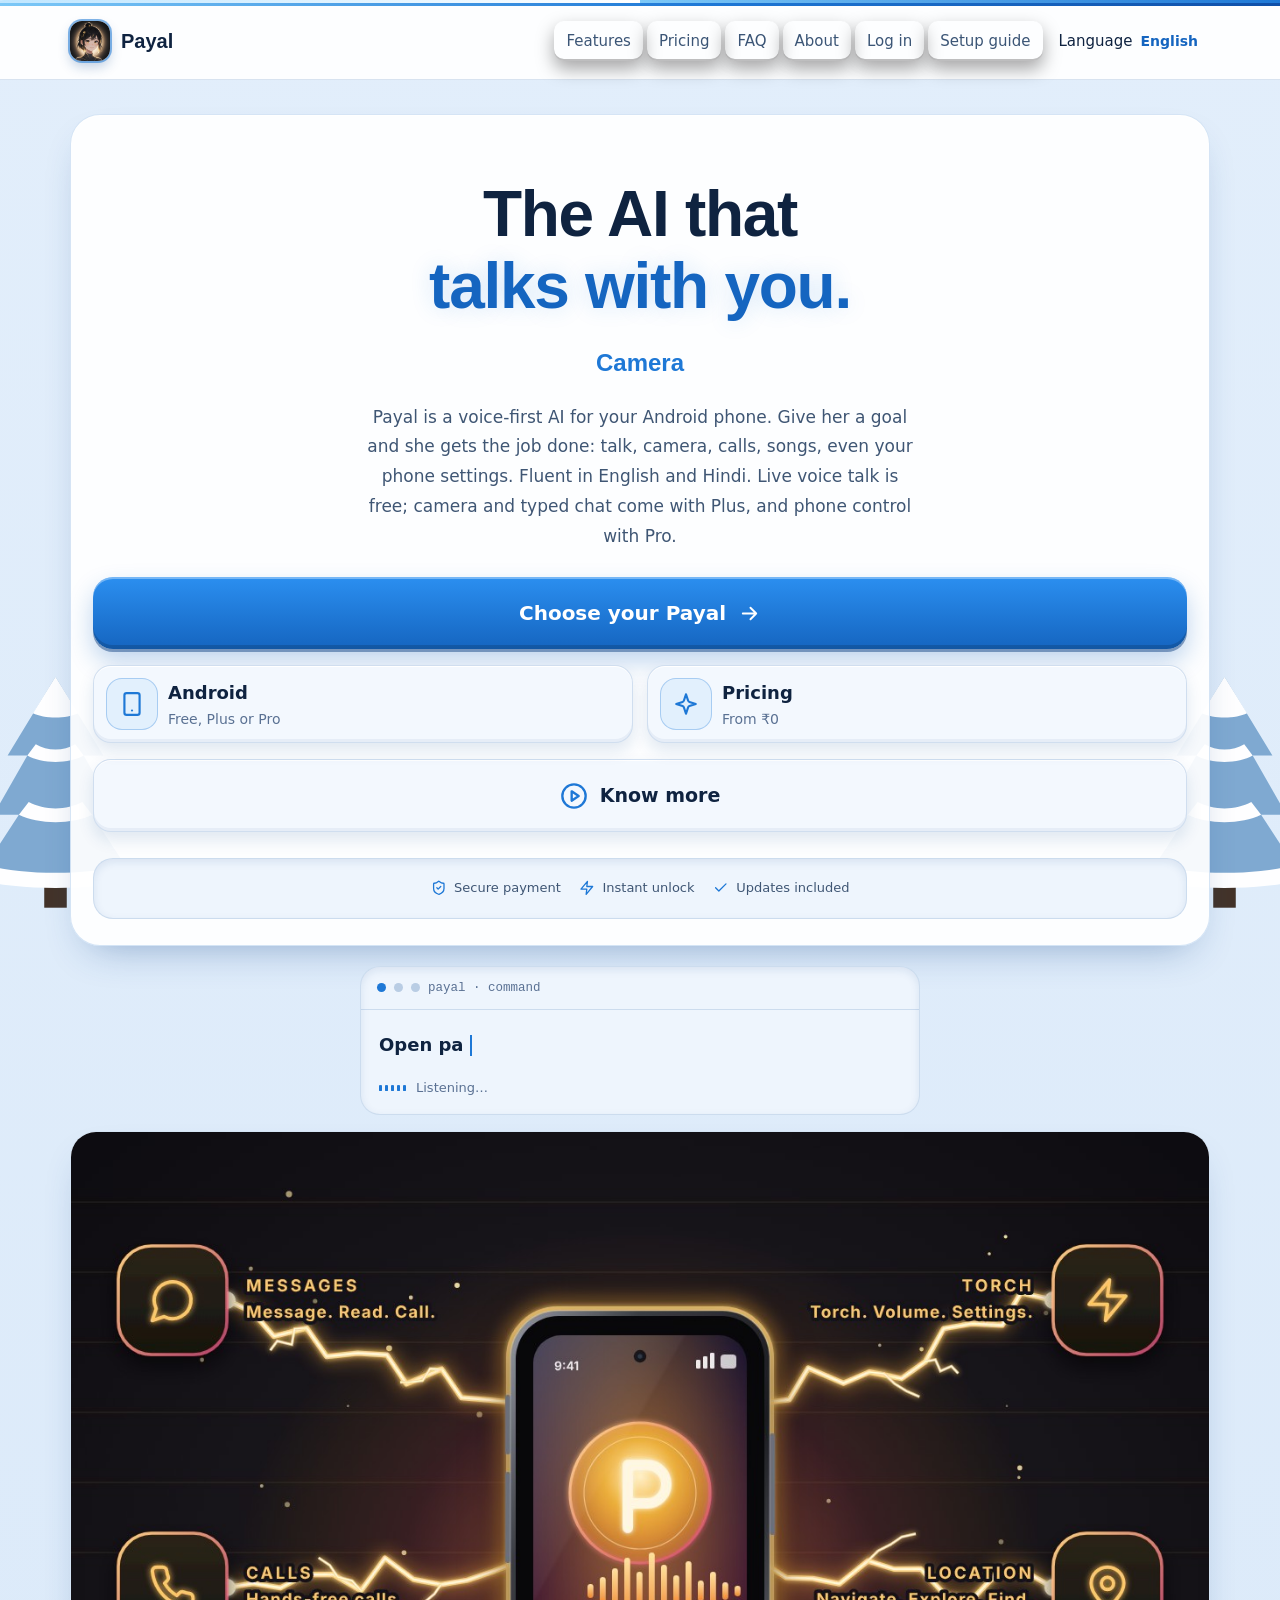
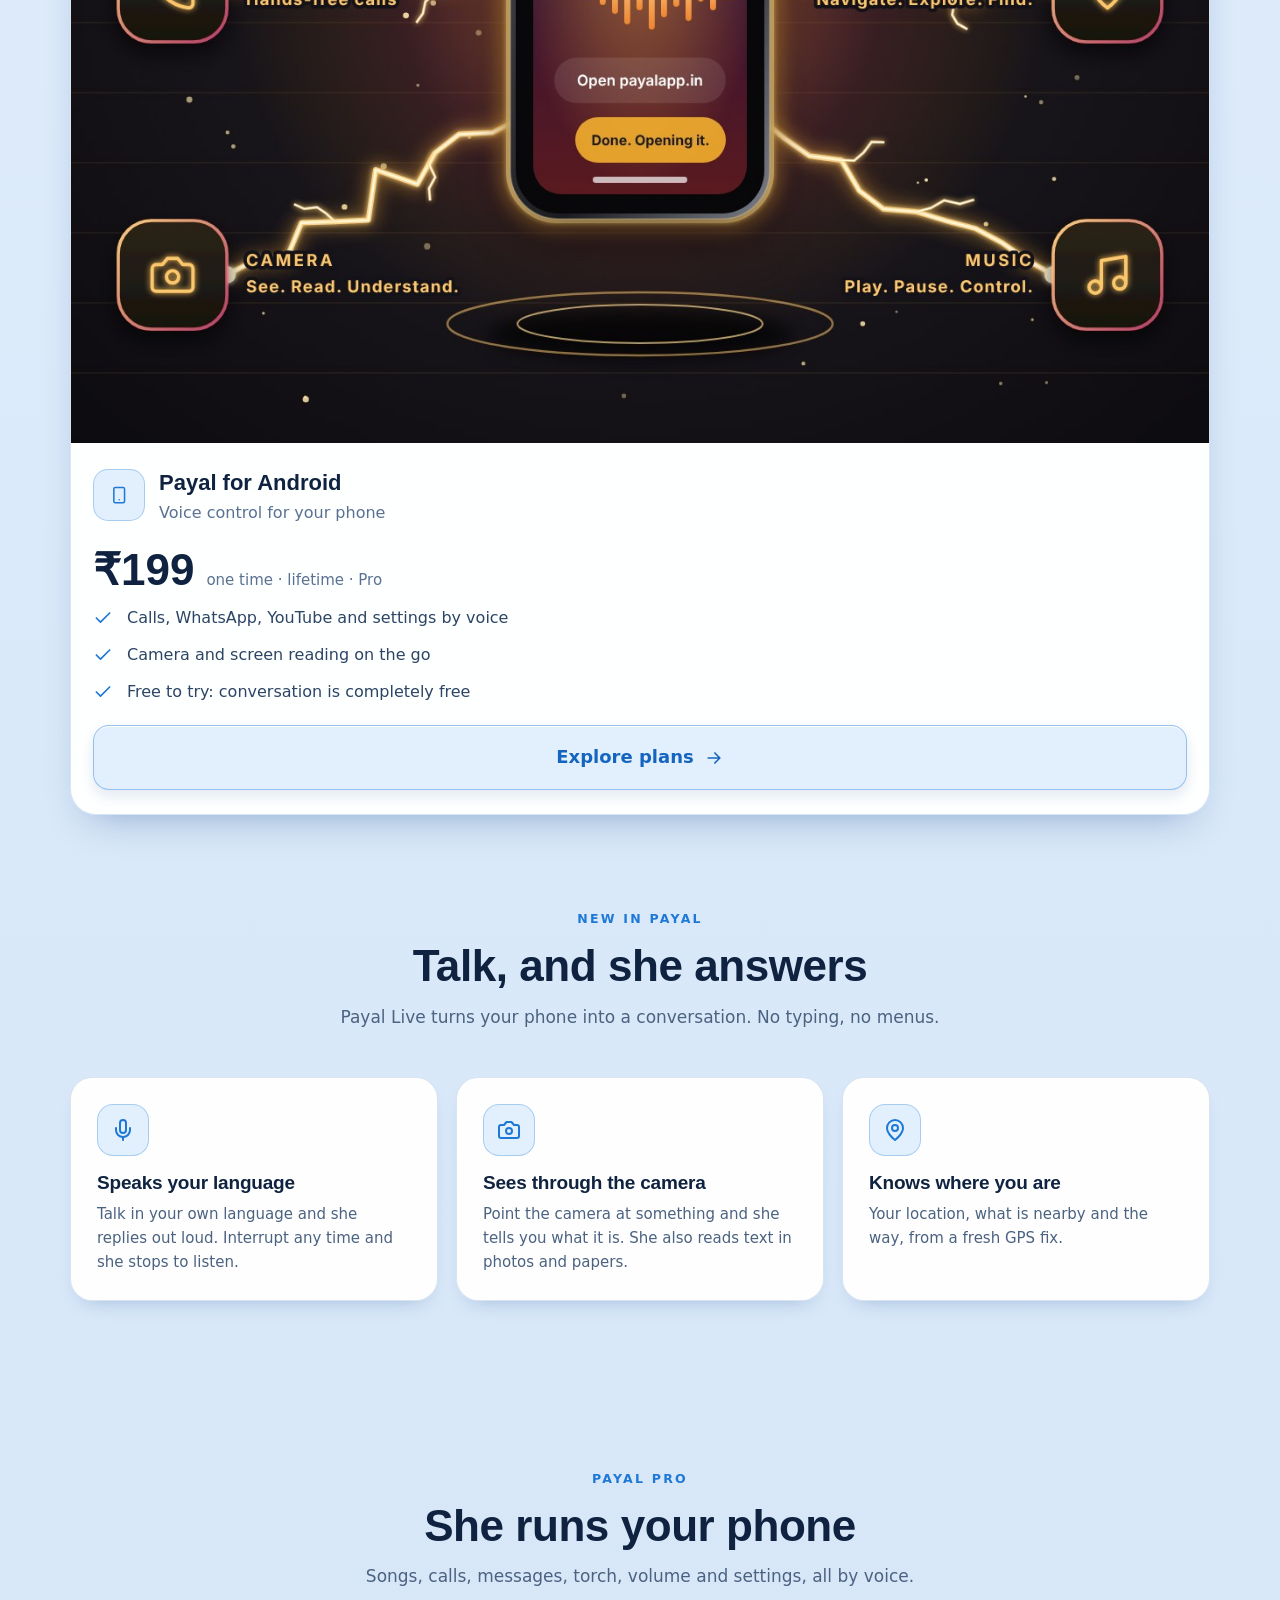
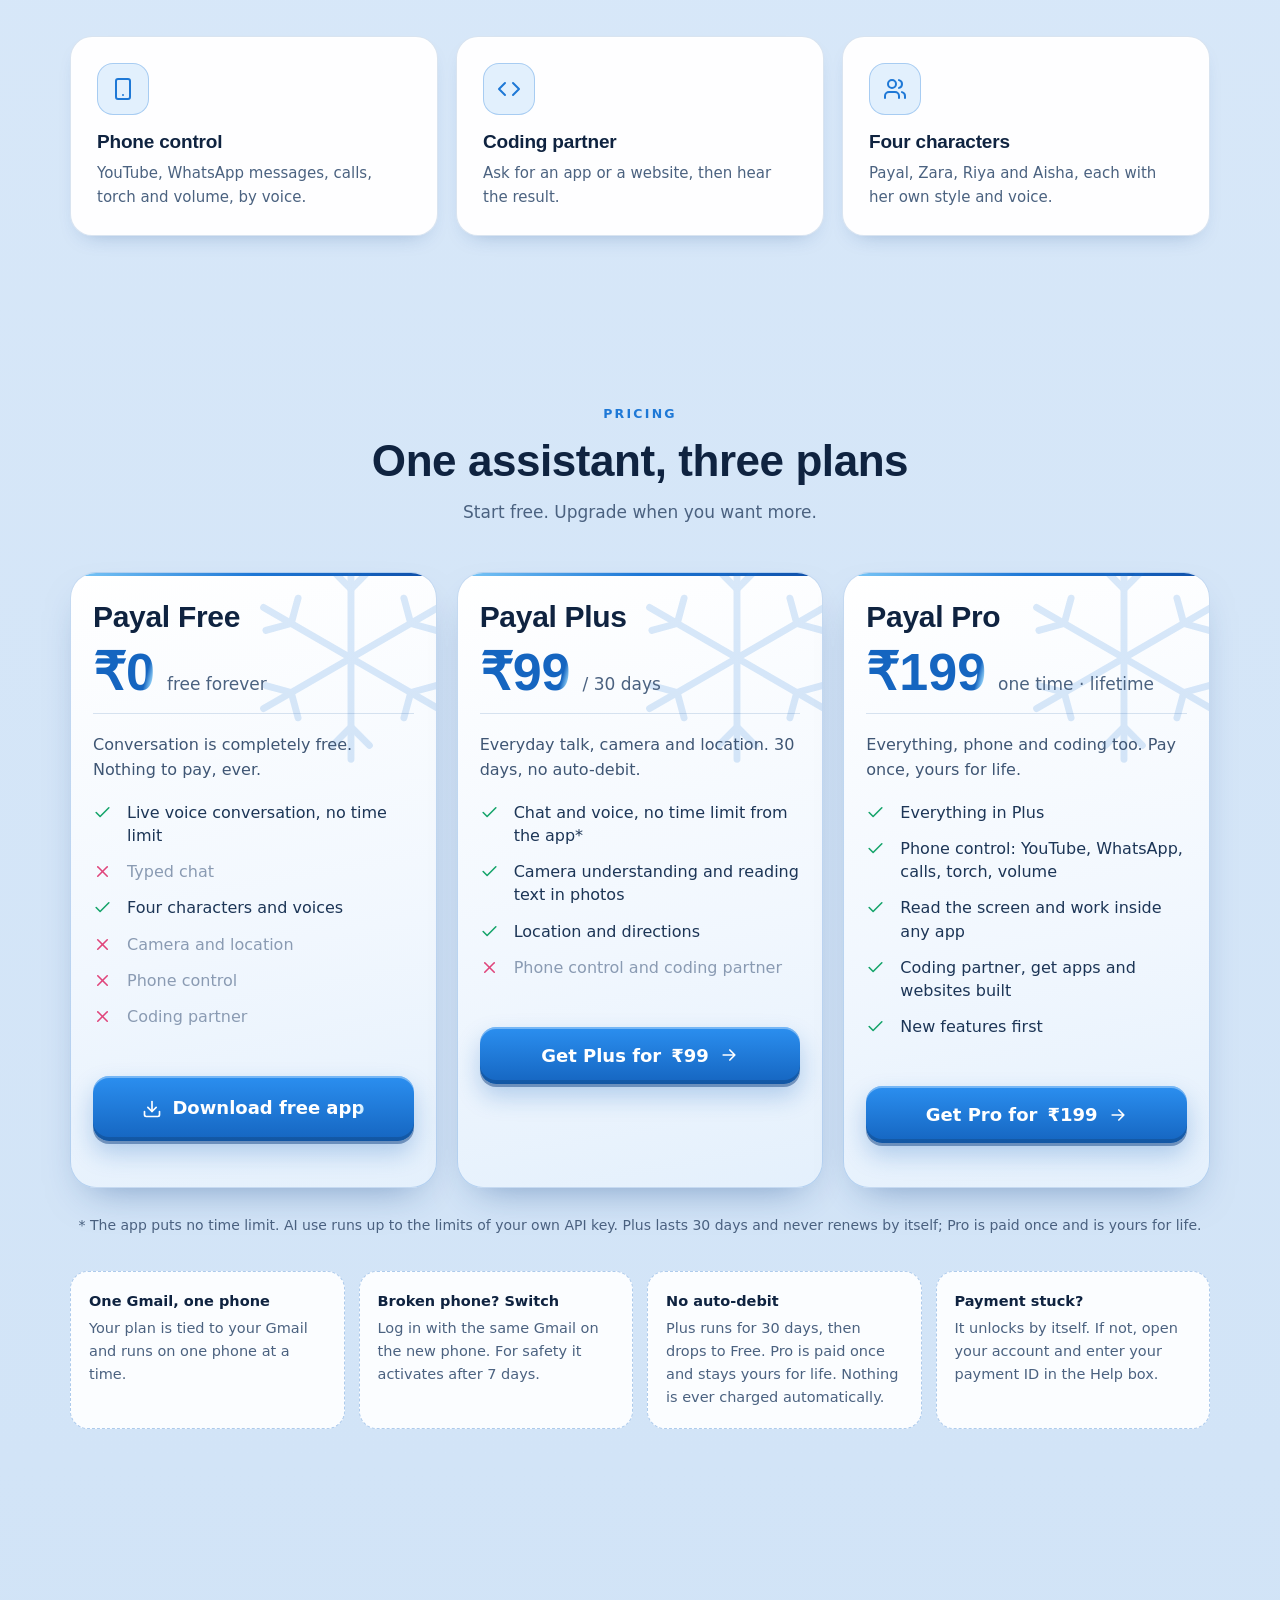
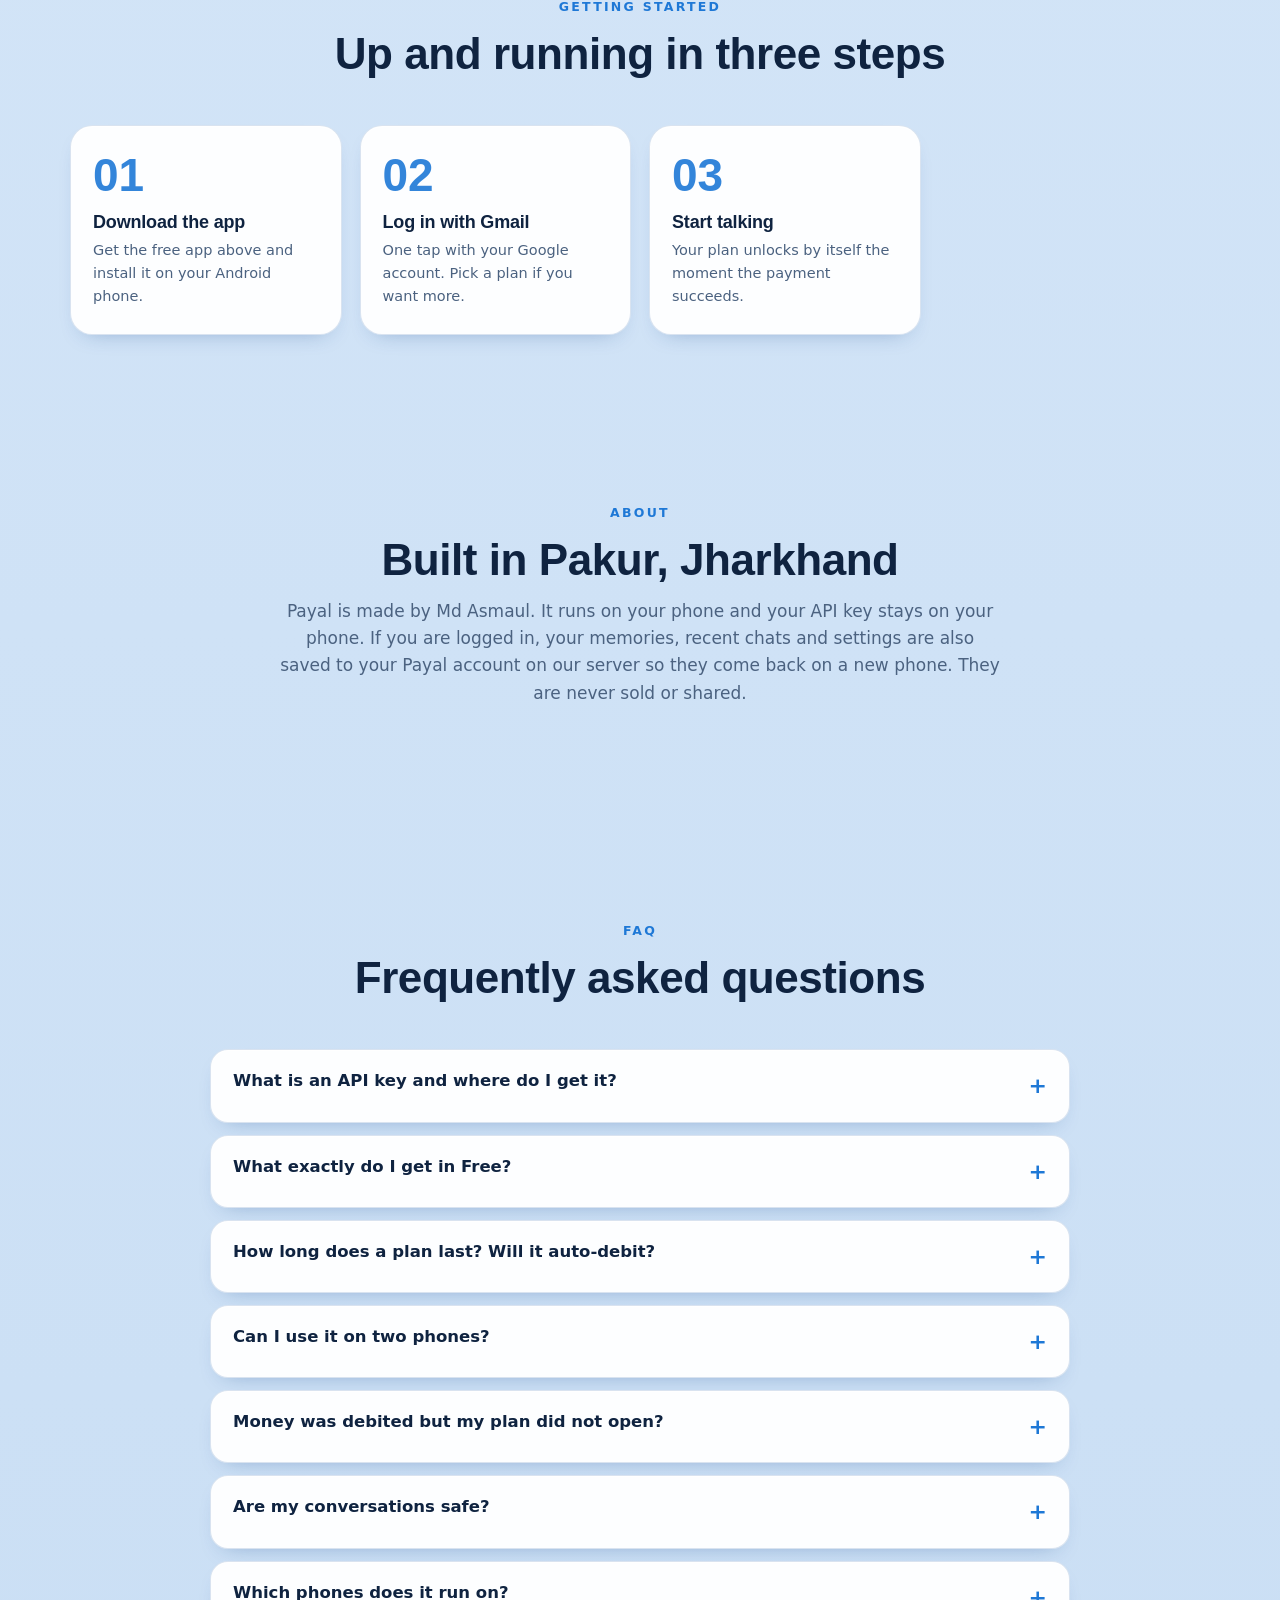
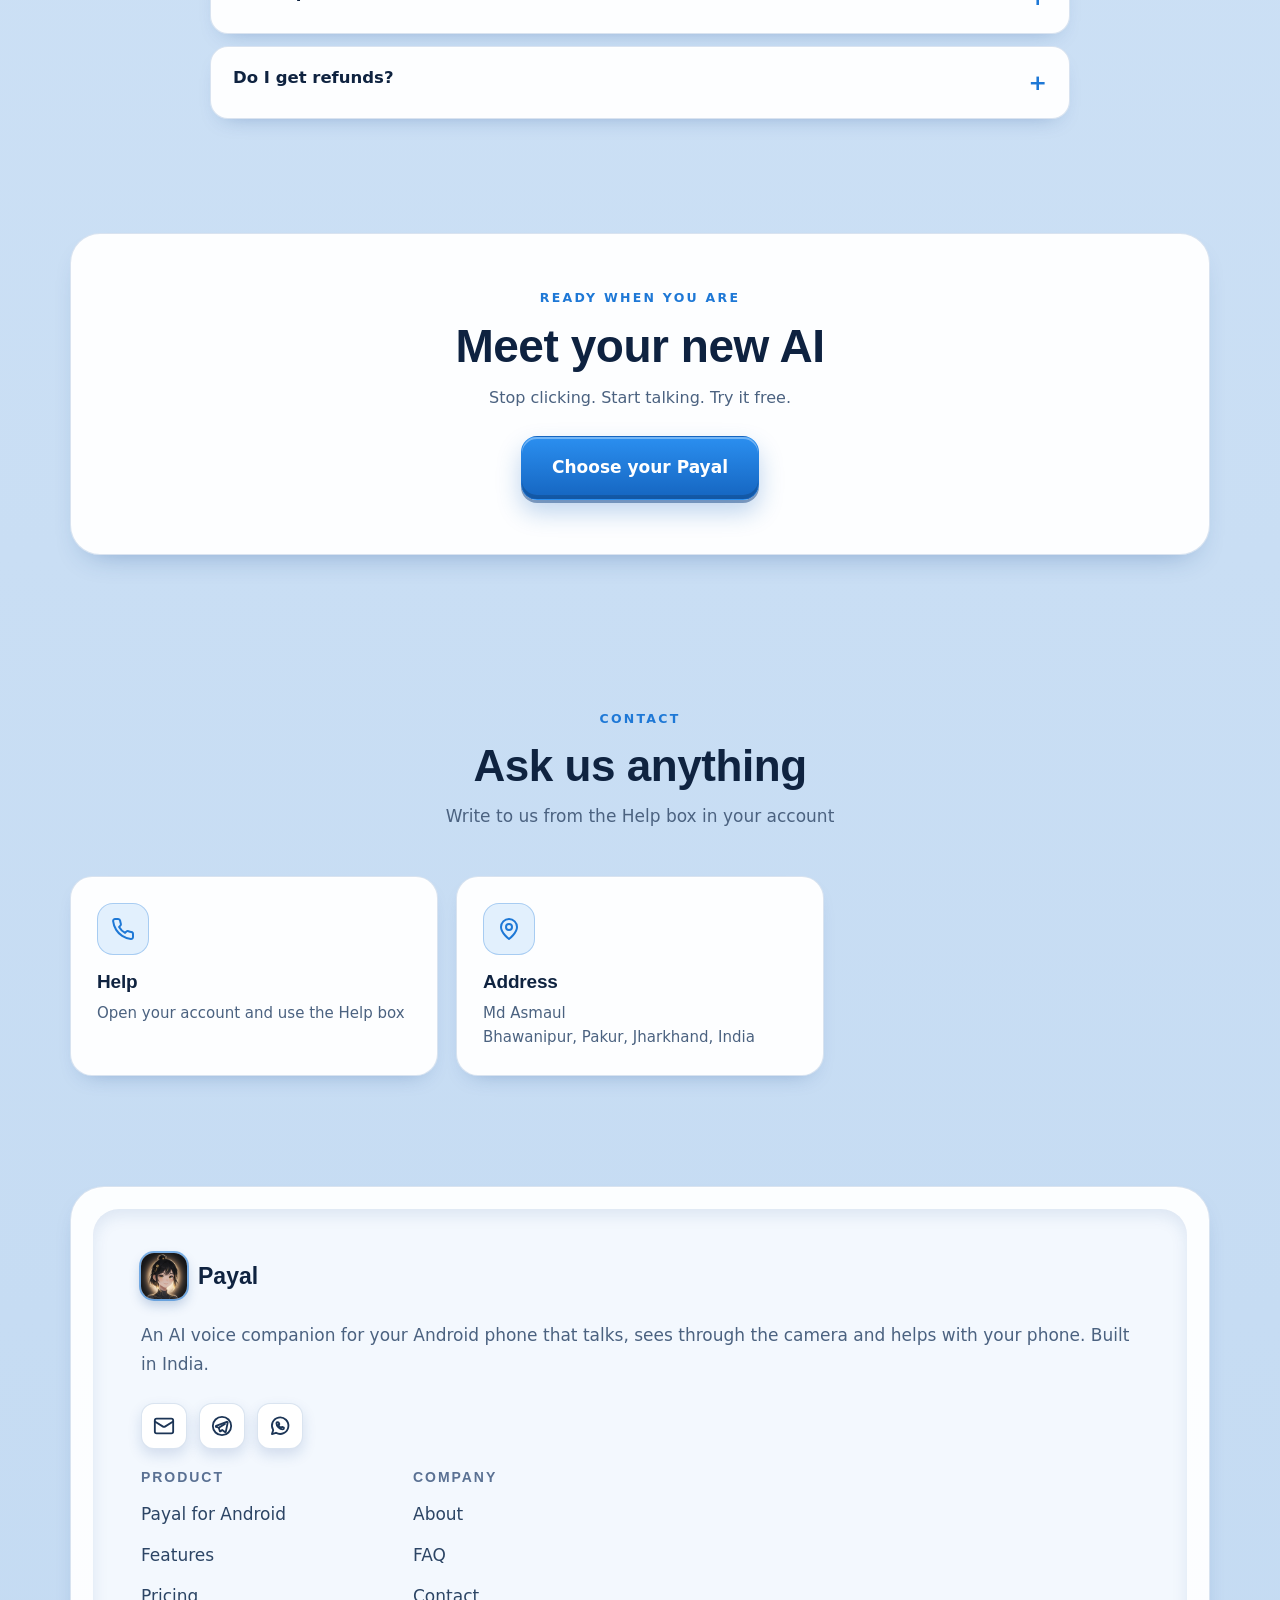
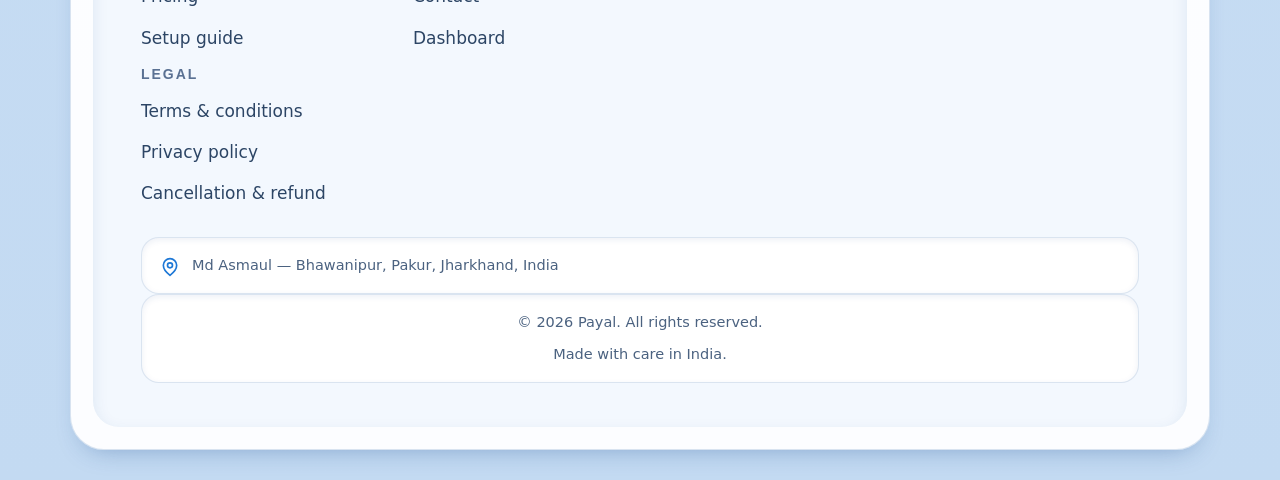
==== index.html @ 387ce3f3 "Snow now falls behind every card and text, as soft white puffs like real snow (no glass-like rings);" ====
<!doctype html>
<html lang="en">
<head>
<meta charset="utf-8">
<meta name="viewport" content="width=device-width,initial-scale=1">
<title>Payal: Your Own AI Companion | Voice, Chat, Camera</title>
<meta name="description" content="Payal is an Android AI companion: talk and chat, camera understanding and phone control. Start free, upgrade to Plus or Pro.">
<meta name="theme-color" content="#0d2342">
<meta http-equiv="Content-Security-Policy" content="default-src 'self'; script-src 'self' https://cdn.jsdelivr.net https://checkout.razorpay.com; style-src 'self' 'unsafe-inline' https://fonts.googleapis.com; font-src https://fonts.gstatic.com; img-src 'self' data: https://*.razorpay.com; connect-src 'self' https://hwfifqyssabwwdjlbqty.supabase.co https://api.razorpay.com https://lumberjack.razorpay.com; frame-src https://api.razorpay.com https://checkout.razorpay.com; base-uri 'none'; object-src 'none'; form-action 'self'">
<meta name="referrer" content="strict-origin-when-cross-origin">
<link rel="icon" href="assets/favicon.png">
<meta property="og:type" content="website">
<meta property="og:title" content="Payal: Your Own AI Companion | Voice, Chat, Camera">
<meta property="og:description" content="Payal is an Android AI companion: talk and chat, camera understanding and phone control. Start free, upgrade to Plus or Pro.">
<meta property="og:image" content="https://payalapp.in/assets/og2.jpg">
<meta property="og:image:width" content="1200">
<meta property="og:image:height" content="630">
<meta name="twitter:image" content="https://payalapp.in/assets/og2.jpg">
<meta name="twitter:card" content="summary_large_image">
<link rel="preconnect" href="https://fonts.googleapis.com">
<link rel="preconnect" href="https://fonts.gstatic.com" crossorigin>
<link href="https://fonts.googleapis.com/css2?family=Inter:wght@400;500;600;700&family=Noto+Sans+Devanagari:wght@400;500;600;700&family=Noto+Sans+Bengali:wght@400;500;600;700&family=Poppins:wght@600;700;800&display=swap" rel="stylesheet">
<link rel="stylesheet" href="assets/style.css?v=81">
<script type="application/ld+json">{"@context":"https://schema.org","@type":"SoftwareApplication","name":"Payal","operatingSystem":"Android","applicationCategory":"LifestyleApplication","offers":[{"@type":"Offer","price":"0","priceCurrency":"INR"},{"@type":"Offer","price":"99","priceCurrency":"INR"},{"@type":"Offer","price":"199","priceCurrency":"INR"}],"author":{"@type":"Person","name":"Md Asmaul"}}</script>
<link rel="stylesheet" href="assets/winter.css?v=82">
</head>
<body>
<svg width="0" height="0" style="position:absolute" aria-hidden="true"><defs>
<symbol id="i-mic" viewBox="0 0 24 24"><path d="M12 2a3 3 0 0 0-3 3v7a3 3 0 0 0 6 0V5a3 3 0 0 0-3-3Z"/><path d="M19 10v2a7 7 0 0 1-14 0v-2"/><line x1="12" x2="12" y1="19" y2="22"/></symbol>
<symbol id="i-chat" viewBox="0 0 24 24"><path d="M7.9 20A9 9 0 1 0 4 16.1L2 22Z"/></symbol>
<symbol id="i-camera" viewBox="0 0 24 24"><path d="M14.5 4h-5L7 7H4a2 2 0 0 0-2 2v9a2 2 0 0 0 2 2h16a2 2 0 0 0 2-2V9a2 2 0 0 0-2-2h-3l-2.5-3z"/><circle cx="12" cy="13" r="3"/></symbol>
<symbol id="i-phone" viewBox="0 0 24 24"><rect width="14" height="20" x="5" y="2" rx="2"/><path d="M12 18h.01"/></symbol>
<symbol id="i-code" viewBox="0 0 24 24"><polyline points="16 18 22 12 16 6"/><polyline points="8 6 2 12 8 18"/></symbol>
<symbol id="i-pin" viewBox="0 0 24 24"><path d="M20 10c0 6-8 12-8 12s-8-6-8-12a8 8 0 0 1 16 0Z"/><circle cx="12" cy="10" r="3"/></symbol>
<symbol id="i-users" viewBox="0 0 24 24"><path d="M16 21v-2a4 4 0 0 0-4-4H6a4 4 0 0 0-4 4v2"/><circle cx="9" cy="7" r="4"/><path d="M22 21v-2a4 4 0 0 0-3-3.87"/><path d="M16 3.13a4 4 0 0 1 0 7.75"/></symbol>
<symbol id="i-shield" viewBox="0 0 24 24"><path d="M20 13c0 5-3.5 7.5-7.66 8.95a1 1 0 0 1-.67-.01C7.5 20.5 4 18 4 13V6a1 1 0 0 1 1-1c2 0 4.5-1.2 6.24-2.72a1.17 1.17 0 0 1 1.52 0C14.51 3.81 17 5 19 5a1 1 0 0 1 1 1z"/><path d="m9 12 2 2 4-4"/></symbol>
<symbol id="i-download" viewBox="0 0 24 24"><path d="M21 15v4a2 2 0 0 1-2 2H5a2 2 0 0 1-2-2v-4"/><polyline points="7 10 12 15 17 10"/><line x1="12" x2="12" y1="15" y2="3"/></symbol>
<symbol id="i-zap" viewBox="0 0 24 24"><path d="M13 2 3 14h9l-1 8 10-12h-9l1-8z"/></symbol>
<symbol id="i-check" viewBox="0 0 24 24"><path d="M20 6 9 17l-5-5"/></symbol>
<symbol id="i-x" viewBox="0 0 24 24"><path d="M18 6 6 18"/><path d="m6 6 12 12"/></symbol>
<symbol id="i-eye" viewBox="0 0 24 24"><path d="M2 12s3-7 10-7 10 7 10 7-3 7-10 7-10-7-10-7Z"/><circle cx="12" cy="12" r="3"/></symbol>
<symbol id="i-call" viewBox="0 0 24 24"><path d="M22 16.92v3a2 2 0 0 1-2.18 2 19.79 19.79 0 0 1-8.63-3.07 19.5 19.5 0 0 1-6-6 19.79 19.79 0 0 1-3.07-8.67A2 2 0 0 1 4.11 2h3a2 2 0 0 1 2 1.72c.127.96.361 1.903.7 2.81a2 2 0 0 1-.45 2.11L8.09 9.91a16 16 0 0 0 6 6l1.27-1.27a2 2 0 0 1 2.11-.45c.907.339 1.85.573 2.81.7A2 2 0 0 1 22 16.92z"/></symbol>
<symbol id="i-lock" viewBox="0 0 24 24"><rect width="18" height="11" x="3" y="11" rx="2"/><path d="M7 11V7a5 5 0 0 1 10 0v4"/></symbol>
<symbol id="i-sun" viewBox="0 0 32 20"><path d="M16 10L16.00 1.40M16.00 5.01L14.51 2.88M16.00 5.01L17.49 2.88M16 10L8.55 5.70M11.68 7.51L9.09 7.73M11.68 7.51L10.58 5.15M16 10L8.55 14.30M11.68 12.49L10.58 14.85M11.68 12.49L9.09 12.27M16 10L16.00 18.60M16.00 14.99L17.49 17.12M16.00 14.99L14.51 17.12M16 10L23.45 14.30M20.32 12.49L22.91 12.27M20.32 12.49L21.42 14.85M16 10L23.45 5.70M20.32 7.51L21.42 5.15M20.32 7.51L22.91 7.73" fill="none" stroke="#7cc8f7" stroke-width="1.6" stroke-linecap="round"/><circle cx="16" cy="10" r="1.4" fill="#e8f6ff"/></symbol><symbol id="i-spark" viewBox="0 0 24 24"><path d="m12 3-1.9 5.8a2 2 0 0 1-1.3 1.3L3 12l5.8 1.9a2 2 0 0 1 1.3 1.3L12 21l1.9-5.8a2 2 0 0 1 1.3-1.3L21 12l-5.8-1.9a2 2 0 0 1-1.3-1.3z"/></symbol>
<symbol id="i-globe" viewBox="0 0 24 24"><circle cx="12" cy="12" r="10"/><path d="M2 12h20"/><path d="M12 2a15.3 15.3 0 0 1 4 10 15.3 15.3 0 0 1-4 10 15.3 15.3 0 0 1-4-10 15.3 15.3 0 0 1 4-10z"/></symbol>
<symbol id="i-menu" viewBox="0 0 24 24"><line x1="4" x2="20" y1="12" y2="12"/><line x1="4" x2="20" y1="6" y2="6"/><line x1="4" x2="20" y1="18" y2="18"/></symbol>
<symbol id="i-image" viewBox="0 0 24 24"><rect width="18" height="18" x="3" y="3" rx="2"/><circle cx="9" cy="9" r="2"/><path d="m21 15-3.1-3.1a2 2 0 0 0-2.8 0L6 21"/></symbol>
<symbol id="i-clock" viewBox="0 0 24 24"><circle cx="12" cy="12" r="10"/><polyline points="12 6 12 12 16 14"/></symbol>
<symbol id="i-play" viewBox="0 0 24 24"><circle cx="12" cy="12" r="10"/><polygon points="10 8 16 12 10 16 10 8"/></symbol><symbol id="i-telegram" viewBox="0 0 24 24"><circle cx="12" cy="12" r="10"/><path d="M17.2 7.4 5.6 11.9c-.5.2-.5.9 0 1l2.9 1 1.1 3.5c.1.4.6.5.9.3l1.7-1.4 3 2.2c.4.3.9.1 1-.4l2-9.8c.1-.6-.5-1.1-1-.9Z"/><path d="m8.5 13.9 6.7-4.2"/></symbol><symbol id="i-whatsapp" viewBox="0 0 24 24"><path d="M3.2 20.8l1.4-4.3A9 9 0 1 1 7.6 19.4Z"/><path d="M9 7.8c-.4 0-.9.5-.9 1.3 0 2.9 3.6 6.6 6.8 6.6.8 0 1.3-.5 1.3-.9v-1l-2-.9-.9 1a5.6 5.6 0 0 1-3-3l1-.9-.9-2Z"/></symbol><symbol id="i-mail" viewBox="0 0 24 24"><rect width="20" height="16" x="2" y="4" rx="2"/><path d="m22 7-8.97 5.7a1.94 1.94 0 0 1-2.06 0L2 7"/></symbol></defs></svg>
<header class="nav"><div class="wrap">
<a class="brand" href="index.html"><span class="logo"><img src="assets/favicon.png" alt="Payal"></span><span class="bt"><b>Payal</b></span></a>
<a class="btn ghost sm" id="swap" href="admin.html" hidden>Admin</a>
<button class="burger" id="burger" aria-label="Menu" aria-expanded="false"><span class="b-open"><svg class="i" aria-hidden="true"><use href="#i-menu"/></svg></span><span class="b-close"><svg class="i" aria-hidden="true"><use href="#i-x"/></svg></span></button>
<nav class="links" id="links">
<div class="mlabel">Product</div>
<a class="l pr" href="index.html#plans"><svg class="i" aria-hidden="true"><use href="#i-phone"/></svg> Payal for Android</a>
<a class="l" href="index.html#features">Features</a>
<a class="l" href="index.html#plans">Pricing</a>
<a class="l" href="index.html#faq">FAQ</a>
<a class="l" href="index.html#about">About</a>
<div class="acct" id="acct" hidden><span class="av" id="acctav">A</span><span class="an" id="acctname"></span></div>
<a class="l" id="m-dash" href="account.html">Log in</a>
<a class="l" href="help.html">Setup guide</a>
<a class="l out" id="m-out" href="#" hidden>Log out</a>
</nav></div></header>
<div class="obar" id="obar" hidden><div class="obar-in">
<div class="obar-r1"><svg class="obar-sun" viewBox="0 0 32 20" aria-hidden="true"><path d="M16 10L16.00 1.40M16.00 5.01L14.51 2.88M16.00 5.01L17.49 2.88M16 10L8.55 5.70M11.68 7.51L9.09 7.73M11.68 7.51L10.58 5.15M16 10L8.55 14.30M11.68 12.49L10.58 14.85M11.68 12.49L9.09 12.27M16 10L16.00 18.60M16.00 14.99L17.49 17.12M16.00 14.99L14.51 17.12M16 10L23.45 14.30M20.32 12.49L22.91 12.27M20.32 12.49L21.42 14.85M16 10L23.45 5.70M20.32 7.51L21.42 5.15M20.32 7.51L22.91 7.73" fill="none" stroke="#bfe6ff" stroke-width="1.6" stroke-linecap="round"/><circle cx="16" cy="10" r="1.4" fill="#ffffff"/></svg><span class="obar-t"><span>Winter Offer</span>: Payal Pro <b class="obar-p" data-p="pro" data-noi18n>&#8377;199</b></span><a class="obar-btn" href="plan.html?plan=pro"><span class="shtxt">Get it</span> <svg viewBox="0 0 24 24" aria-hidden="true"><path d="M5 12h14M13 6l6 6-6 6" fill="none" stroke="currentColor" stroke-width="2.4" stroke-linecap="round" stroke-linejoin="round"/></svg></a><button class="obar-x" type="button" aria-label="Close">&#10005;</button></div>
<div class="obar-r2"><span class="obar-pill" id="obar-after" data-noi18n></span><span class="obar-cd"><svg viewBox="0 0 24 24" aria-hidden="true"><circle cx="12" cy="13" r="8" fill="none" stroke="currentColor" stroke-width="2"/><path d="M12 9v4l2.5 2M9 2h6" fill="none" stroke="currentColor" stroke-width="2" stroke-linecap="round"/></svg><b id="obar-cd" data-noi18n>--</b></span></div>
</div></div>

<main>
<section class="hero2"><div class="wrap"><div class="herocard">
<span class="pill"><svg class="i sun" aria-hidden="true"><use href="#i-sun"/></svg> <span class="shtxt">Winter Offer</span></span>
<h1>The AI that <span class="grad">talks with you.</span></h1>
<div class="rot" id="rot" data-noi18n>Voice</div>
<p class="lead">Payal is a voice-first AI for your Android phone. Give her a goal and she gets the job done: talk, camera, calls, songs, even your phone settings. Fluent in English and Hindi. Live voice talk is free; camera and typed chat come with Plus, and phone control with Pro.</p>
<a class="bigbtn" href="#plans">Choose your Payal <svg class="i" aria-hidden="true" viewBox="0 0 24 24"><path d="M5 12h14M13 6l6 6-6 6" fill="none" stroke="currentColor" stroke-width="2" stroke-linecap="round" stroke-linejoin="round"/></svg></a>
<div class="tiles">
<a class="tile" href="#plans"><span class="tb"><svg class="i" aria-hidden="true"><use href="#i-phone"/></svg></span><span><b>Android</b><small>Free, Plus or Pro</small></span></a>
<a class="tile" href="#plans"><span class="tb"><svg class="i" aria-hidden="true"><use href="#i-spark"/></svg></span><span><b>Pricing</b><small>From ₹0</small></span></a>
</div>
<a class="wide" href="#features"><svg class="i" aria-hidden="true"><use href="#i-play"/></svg> Know more</a>
<div class="launchline" id="launchline" hidden><svg class="i sun" aria-hidden="true"><use href="#i-sun"/></svg> Winter offer ends in <b class="cd" data-cd="hms" data-noi18n>--:--:--</b></div>
<div class="badges"><span><svg class="i" aria-hidden="true"><use href="#i-shield"/></svg> Secure payment</span><span><svg class="i" aria-hidden="true"><use href="#i-zap"/></svg> Instant unlock</span><span><svg class="i" aria-hidden="true"><use href="#i-check"/></svg> Updates included</span></div>
</div></div></section>

<section class="demo"><div class="wrap"><div class="cmd" aria-hidden="true"><div class="bar"><i></i><i></i><i></i> payal &middot; command</div><div class="row1"><span id="cmdtxt" data-noi18n></span><b></b></div><div class="wv"><span><u></u><u></u><u></u><u></u><u></u></span>Listening&hellip;</div></div></div></section>

<section class="prodsec"><div class="wrap"><div class="prod rv">
<img class="prodimg" src="assets/features.jpg" width="1300" height="1040" alt="Payal handles messages, calls, camera, location, music and phone settings by voice">
<div class="prodbody">
<div class="prodhead"><span class="tb"><svg class="i" aria-hidden="true"><use href="#i-phone"/></svg></span><span><b>Payal for Android</b><small>Voice control for your phone</small></span></div>
<div class="offerlabel"><svg class="i" aria-hidden="true"><use href="#i-spark"/></svg> Winter offer</div>
<div class="prodprice"><b data-p="pro">&#8377;199</b><span>one time &middot; lifetime &middot; Pro</span></div>
<div class="after" data-after="pro" data-noi18n style="display:none"></div>
<ul class="checks"><li><svg class="i" aria-hidden="true"><use href="#i-check"/></svg><span>Calls, WhatsApp, YouTube and settings by voice</span></li><li><svg class="i" aria-hidden="true"><use href="#i-check"/></svg><span>Camera and screen reading on the go</span></li><li><svg class="i" aria-hidden="true"><use href="#i-check"/></svg><span>Free to try: conversation is completely free</span></li></ul>
<a class="exbtn" href="#plans">Explore plans <svg class="i" aria-hidden="true" viewBox="0 0 24 24"><path d="M5 12h14M13 6l6 6-6 6" fill="none" stroke="currentColor" stroke-width="2" stroke-linecap="round" stroke-linejoin="round"/></svg></a>
</div></div></div></section>

<section id="features"><div class="wrap">
<div class="sh rv"><div class="eyebrow">New in Payal</div><h2>Talk, and she answers</h2><p>Payal Live turns your phone into a conversation. No typing, no menus.</p></div>
<div class="grid g3">
<div class="card rv"><div class="ic"><svg class="i" aria-hidden="true"><use href="#i-mic"/></svg></div><h3>Speaks your language</h3><p>Talk in your own language and she replies out loud. Interrupt any time and she stops to listen.</p></div><div class="card rv"><div class="ic"><svg class="i" aria-hidden="true"><use href="#i-camera"/></svg></div><h3>Sees through the camera</h3><p>Point the camera at something and she tells you what it is. She also reads text in photos and papers.</p></div><div class="card rv"><div class="ic"><svg class="i" aria-hidden="true"><use href="#i-pin"/></svg></div><h3>Knows where you are</h3><p>Your location, what is nearby and the way, from a fresh GPS fix.</p></div>
</div>
</div></section>

<section><div class="wrap">
<div class="sh rv"><div class="eyebrow">Payal Pro</div><h2>She runs your phone</h2><p>Songs, calls, messages, torch, volume and settings, all by voice.</p></div>
<div class="grid g3">
<div class="card rv"><div class="ic"><svg class="i" aria-hidden="true"><use href="#i-phone"/></svg></div><h3>Phone control</h3><p>YouTube, WhatsApp messages, calls, torch and volume, by voice.</p></div><div class="card rv"><div class="ic"><svg class="i" aria-hidden="true"><use href="#i-code"/></svg></div><h3>Coding partner</h3><p>Ask for an app or a website, then hear the result.</p></div><div class="card rv"><div class="ic"><svg class="i" aria-hidden="true"><use href="#i-users"/></svg></div><h3>Four characters</h3><p>Payal, Zara, Riya and Aisha, each with her own style and voice.</p></div>
</div>
</div></section>

<section id="plans"><div class="wrap">
<div class="sh rv"><div class="eyebrow">Pricing</div><h2>One assistant, three plans</h2><p>Start free. Upgrade when you want more.</p></div>
<div class="grid g3 plans"><div class="plan dw rv" id="plan-free"><div class="pat"></div><div class="offer static">Free forever</div><h3>Payal Free</h3><div class="price"><span class="now" data-noi18n>&#8377;0</span><span class="mrp" data-noi18n></span><span class="per">free forever</span></div><div class="save" data-noi18n style="display:none"></div><p class="psub">Conversation is completely free. Nothing to pay, ever.</p><ul><li class=""><svg class="i" aria-hidden="true"><use href="#i-check"/></svg><span>Live voice conversation, no time limit</span></li><li class="no"><svg class="i" aria-hidden="true"><use href="#i-x"/></svg><span>Typed chat</span></li><li class=""><svg class="i" aria-hidden="true"><use href="#i-check"/></svg><span>Four characters and voices</span></li><li class="no"><svg class="i" aria-hidden="true"><use href="#i-x"/></svg><span>Camera and location</span></li><li class="no"><svg class="i" aria-hidden="true"><use href="#i-x"/></svg><span>Phone control</span></li><li class="no"><svg class="i" aria-hidden="true"><use href="#i-x"/></svg><span>Coding partner</span></li></ul><a class="btn primary cta" data-apk href="#"><svg class="i" aria-hidden="true"><use href="#i-download"/></svg> <span class="shtxt">Download free app</span></a></div><div class="plan dw rv" id="plan-plus"><div class="pat"></div><div class="offer">Winter Offer</div><h3 class="t-offer">Winter Offer: Payal Plus</h3><h3 class="t-reg">Payal Plus</h3><div class="price"><span class="now" data-noi18n>&#8377;0</span><span class="mrp" data-noi18n></span><span class="per">/ 30 days</span></div><div class="save" data-noi18n style="display:none"></div><div class="plan-cd"><small>Offer ends in</small><div class="cdl"><span><b data-cd="d" data-noi18n>00</b>d</span><span><b data-cd="h" data-noi18n>00</b>h</span><span><b data-cd="m" data-noi18n>00</b>m</span><span><b data-cd="s" data-noi18n>00</b>s</span></div><small class="endtxt" data-endtxt data-noi18n></small></div><p class="psub">Everyday talk, camera and location. 30 days, no auto-debit.</p><ul><li class=""><svg class="i" aria-hidden="true"><use href="#i-check"/></svg><span>Chat and voice, no time limit from the app*</span></li><li class=""><svg class="i" aria-hidden="true"><use href="#i-check"/></svg><span>Camera understanding and reading text in photos</span></li><li class=""><svg class="i" aria-hidden="true"><use href="#i-check"/></svg><span>Location and directions</span></li><li class="no"><svg class="i" aria-hidden="true"><use href="#i-x"/></svg><span>Phone control and coding partner</span></li></ul><button class="btn primary cta" type="button" data-buy="plus">Get Plus for <span data-p="plus">&#8377;99</span> <svg class="i" aria-hidden="true" viewBox="0 0 24 24"><path d="M5 12h14M13 6l6 6-6 6" fill="none" stroke="currentColor" stroke-width="2" stroke-linecap="round" stroke-linejoin="round"/></svg></button></div><div class="plan dw rv" id="plan-pro"><div class="pat"></div><div class="offer">Winter Offer</div><h3 class="t-offer">Winter Offer: Payal Pro</h3><h3 class="t-reg">Payal Pro</h3><div class="price"><span class="now" data-noi18n>&#8377;0</span><span class="mrp" data-noi18n></span><span class="per">one time &middot; lifetime</span></div><div class="save" data-noi18n style="display:none"></div><div class="plan-cd"><small>Offer ends in</small><div class="cdl"><span><b data-cd="d" data-noi18n>00</b>d</span><span><b data-cd="h" data-noi18n>00</b>h</span><span><b data-cd="m" data-noi18n>00</b>m</span><span><b data-cd="s" data-noi18n>00</b>s</span></div><small class="endtxt" data-endtxt data-noi18n></small></div><p class="psub">Everything, phone and coding too. Pay once, yours for life.</p><ul><li class=""><svg class="i" aria-hidden="true"><use href="#i-check"/></svg><span>Everything in Plus</span></li><li class=""><svg class="i" aria-hidden="true"><use href="#i-check"/></svg><span>Phone control: YouTube, WhatsApp, calls, torch, volume</span></li><li class=""><svg class="i" aria-hidden="true"><use href="#i-check"/></svg><span>Read the screen and work inside any app</span></li><li class=""><svg class="i" aria-hidden="true"><use href="#i-check"/></svg><span>Coding partner, get apps and websites built</span></li><li class=""><svg class="i" aria-hidden="true"><use href="#i-check"/></svg><span>New features first</span></li></ul><button class="btn primary cta" type="button" data-buy="pro">Get Pro for <span data-p="pro">&#8377;199</span> <svg class="i" aria-hidden="true" viewBox="0 0 24 24"><path d="M5 12h14M13 6l6 6-6 6" fill="none" stroke="currentColor" stroke-width="2" stroke-linecap="round" stroke-linejoin="round"/></svg></button></div></div>
<p class="fine rv">* The app puts no time limit. AI use runs up to the limits of your own API key. Plus lasts 30 days and never renews by itself; Pro is paid once and is yours for life.</p>
<div class="rules"><div class="rule rv"><b>One Gmail, one phone</b>Your plan is tied to your Gmail and runs on one phone at a time.</div><div class="rule rv"><b>Broken phone? Switch</b>Log in with the same Gmail on the new phone. For safety it activates after 7 days.</div><div class="rule rv"><b>No auto-debit</b>Plus runs for 30 days, then drops to Free. Pro is paid once and stays yours for life. Nothing is ever charged automatically.</div><div class="rule rv"><b>Payment stuck?</b>It unlocks by itself. If not, open your account and enter your payment ID in the Help box.</div></div>
</div></section>

<section id="how"><div class="wrap">
<div class="sh rv"><div class="eyebrow">Getting started</div><h2>Up and running in three steps</h2></div>
<div class="steps">
<div class="step rv"><span class="n">01</span><h3>Download the app</h3><p>Get the free app above and install it on your Android phone.</p></div>
<div class="step rv"><span class="n">02</span><h3>Log in with Gmail</h3><p>One tap with your Google account. Pick a plan if you want more.</p></div>
<div class="step rv"><span class="n">03</span><h3>Start talking</h3><p>Your plan unlocks by itself the moment the payment succeeds.</p></div>
</div>
</div></section>

<section id="about"><div class="wrap">
<div class="sh rv"><div class="eyebrow">About</div><h2>Built in Pakur, Jharkhand</h2><p>Payal is made by Md Asmaul. It runs on your phone and your API key stays on your phone. If you are logged in, your memories, recent chats and settings are also saved to your Payal account on our server so they come back on a new phone. They are never sold or shared.</p></div>
</div></section>

<section id="faq"><div class="wrap">
<div class="sh rv"><div class="eyebrow">FAQ</div><h2>Frequently asked questions</h2></div>
<div class="faq"><details class="rv"><summary>What is an API key and where do I get it?</summary><p>Payal has to connect with Google to work, so she needs your own free key from there. You can create one for free at aistudio.google.com with your Google account and paste it once in the AI Brain tab. Usage and its daily limits belong to that key.</p></details><details class="rv"><summary>What exactly do I get in Free?</summary><p>Live voice conversation is free with no time limit. Typed chat, camera, location, phone control and the coding partner come with Plus and Pro.</p></details><details class="rv"><summary>How long does a plan last? Will it auto-debit?</summary><p>Plus lasts 30 days; then your account becomes Free again and you can buy it again whenever you want. Pro is paid once and lasts for life. Nothing is ever charged automatically.</p></details><details class="rv"><summary>Can I use it on two phones?</summary><p>No. One Gmail runs on one phone at a time. If your phone breaks or you switch, log in with the same Gmail on the new phone. For safety the new phone activates after 7 days.</p></details><details class="rv"><summary>Money was debited but my plan did not open?</summary><p>Wait a little: it unlocks automatically once the payment succeeds, even after a network drop. If not, enter your payment ID or UTR number and it opens right after verification. If it still does not, open your account and write to us in the Help box, and we will fix it ourselves.</p></details><details class="rv"><summary>Are my conversations safe?</summary><p>Your API key stays on your phone. To create the reply, what you say goes through your own key to the AI service. If you are logged in, your memories, recent chats and settings are also saved to your Payal account on our server so they come back on a new phone. They are never sold or shared. Our server also keeps your account details: Gmail, Google name and photo, a device ID, your plan, payments and help messages. The full list is in the Privacy Policy.</p></details><details class="rv"><summary>Which phones does it run on?</summary><p>Android 8 or newer, with internet. Some jobs (phone control) need the Accessibility permission.</p></details><details class="rv"><summary>Do I get refunds?</summary><p>Once a digital plan is active we normally do not refund. But if you were charged twice, or charged without the plan opening and it cannot be resolved, you get a refund. See the Refund Policy.</p></details></div>
</div></section>

<section class="ready"><div class="wrap"><div class="readycard rv">
<div class="eb">Ready when you are</div><h2>Meet your new AI</h2><p>Stop clicking. Start talking. Try it free.</p>
<div class="cdbox" id="cdbox" hidden><div><b data-cd="d" data-noi18n>00</b><small>Days</small></div><div><b data-cd="h" data-noi18n>00</b><small>Hours</small></div><div><b data-cd="m" data-noi18n>00</b><small>Min</small></div><div><b data-cd="s" data-noi18n>00</b><small>Sec</small></div></div>
<div class="cta" style="justify-content:center;margin-bottom:0"><a class="btn primary lg" href="#plans">Choose your Payal</a></div>
</div></div></section>

<section id="contact"><div class="wrap">
<div class="sh rv"><div class="eyebrow">Contact</div><h2>Ask us anything</h2><p>Write to us from the Help box in your account</p></div>
<div class="grid g3">
<div class="card rv"><div class="ic"><svg class="i" aria-hidden="true"><use href="#i-call"/></svg></div><h3>Help</h3><p>Open your account and use the Help box</p></div>
<div class="card rv"><div class="ic"><svg class="i" aria-hidden="true"><use href="#i-pin"/></svg></div><h3>Address</h3><p>Md Asmaul<br>Bhawanipur, Pakur, Jharkhand, India</p></div>
</div>
</div></section>
</main>

<footer><div class="wrap"><div class="footouter"><div class="footin">
<a class="brand fbrand" href="index.html"><span class="logo"><img src="assets/favicon.png" alt="Payal"></span><span class="bt"><b>Payal</b></span></a>
<p class="fdesc">An AI voice companion for your Android phone that talks, sees through the camera and helps with your phone. Built in India.</p>
<div class="soc">
<a data-mail href="contact.html" aria-label="Email"><svg class="i" aria-hidden="true"><use href="#i-mail"/></svg></a>
<a href="https://t.me/payalapp_updates" target="_blank" rel="noopener" aria-label="Telegram: Payal App Updates"><svg class="i" aria-hidden="true"><use href="#i-telegram"/></svg></a>
<a href="https://whatsapp.com/channel/0029Vb8r6Ro65yD2i7689K3W" target="_blank" rel="noopener" aria-label="WhatsApp channel: Payal AI"><svg class="i" aria-hidden="true"><use href="#i-whatsapp"/></svg></a>
</div>
<div class="fcols">
<div><h4>Product</h4><a href="index.html#plans">Payal for Android</a><a href="index.html#features">Features</a><a href="index.html#plans">Pricing</a><a href="help.html">Setup guide</a></div>
<div><h4>Company</h4><a href="index.html#about">About</a><a href="index.html#faq">FAQ</a><a href="contact.html">Contact</a><a href="account.html">Dashboard</a></div>
</div>
<div class="flegal"><h4>Legal</h4><a href="terms.html">Terms &amp; conditions</a><a href="privacy.html">Privacy policy</a><a href="refund.html">Cancellation &amp; refund</a></div>
<div class="addrcard"><svg class="i" aria-hidden="true"><use href="#i-pin"/></svg><div class="at">Md Asmaul &mdash; Bhawanipur, Pakur, Jharkhand, India</div></div>
<div class="festive"><svg class="i sun" aria-hidden="true"><use href="#i-sun"/></svg> Winter Offer</div>
<div class="copycard"><span>&copy; <span data-year></span> Payal. All rights reserved.</span><span>Made with care in India.</span></div>
</div></div></div></footer>
<script src="assets/config.js?v=81"></script>
<script src="assets/login.js?v=81"></script>
<script src="assets/i18n-data.js?v=81"></script>
<script src="assets/i18n.js?v=81"></script>
<script src="assets/app.js?v=81"></script>
<script src="assets/orb.js?v=81"></script>
<script src="assets/home.js?v=81"></script>
<script src="assets/snow.js?v=82"></script>
</body></html>
---- assets/style.css ----
:root{
  --bg:#1b1a1e;--bg2:#222126;--card:#2a292f;--card2:#222126;--line:rgba(255,255,255,.09);--line2:rgba(255,138,42,.30);
  --text:#f3efe8;--muted:#a7a3ad;--cyan:#ff8a2a;--violet:#d9531c;--pink:#ffc46e;--gold:#ff8a2a;--gold2:#ffc46e;--green:#3ddc97;
  --grad:linear-gradient(180deg,#ffa046,#e8601c);
  --shadow:0 24px 50px -22px rgba(0,0,0,.75),0 2px 0 rgba(255,255,255,.04) inset;
  --r:22px;--max:1180px;
}
*{box-sizing:border-box;margin:0;padding:0}
html{scroll-behavior:smooth;-webkit-text-size-adjust:100%;scroll-padding-top:78px}
body{background:var(--bg);color:var(--text);font-family:'Inter','Noto Sans Devanagari',system-ui,sans-serif;line-height:1.6;overflow-x:hidden}
body:before{content:"";position:fixed;inset:0;z-index:-2;background:radial-gradient(circle 60vw at 85% 0%,rgba(255,138,42,.10),transparent),radial-gradient(circle 55vw at 0% 60%,rgba(255,196,110,.05),transparent),linear-gradient(180deg,#201f24,#1b1a1e 60%,#18171b)}
img{max-width:100%;display:block}
a{color:inherit;text-decoration:none}
h1,h2,h3,h4{font-family:'Poppins','Noto Sans Devanagari',sans-serif;line-height:1.15;letter-spacing:-.01em}
.wrap{max-width:var(--max);margin:0 auto;padding:0 20px}
html[lang=hi] .en{display:none!important}
html[lang=en] .hi{display:none!important}
.grad{background:linear-gradient(180deg,#ffc88a,#ff8a2a);-webkit-background-clip:text;background-clip:text;color:transparent;-webkit-text-fill-color:transparent}
.mono{font-family:ui-monospace,Menlo,Consolas,monospace}
.i{width:1.15em;height:1.15em;stroke:currentColor;fill:none;stroke-width:2;stroke-linecap:round;stroke-linejoin:round;flex:none}

/* nav */
.nav{position:sticky;top:0;z-index:50;backdrop-filter:blur(18px);-webkit-backdrop-filter:blur(18px);background:rgba(34,33,38,.86);border-bottom:1px solid var(--line)}
.nav .wrap{display:flex;align-items:center;gap:14px;height:68px}
.brand{display:flex;align-items:center;gap:11px;font-family:'Poppins',sans-serif;font-weight:700;font-size:20px}
.brand img{width:38px;height:38px;border-radius:12px;box-shadow:0 0 0 2px rgba(255,138,42,.55)}
.links{display:flex;gap:4px;margin-left:auto;align-items:center}
.links a.l{padding:8px 12px;border-radius:10px;color:var(--muted);font-size:15px;font-weight:500;transition:.2s}
.links a.l:hover{color:#fff;background:rgba(255,255,255,.06)}
.lang{border:1px solid var(--line);background:transparent;color:var(--text);padding:7px 12px;border-radius:999px;font-size:13px;cursor:pointer;font-weight:600}
.lang:hover{border-color:var(--gold)}
.burger{display:none;margin-left:8px;background:var(--card);border:1px solid var(--line);color:#fff;border-radius:14px;width:48px;height:48px;font-size:22px;cursor:pointer;box-shadow:var(--shadow)}
.dl-top{display:none;margin-left:auto}
.btn{display:inline-flex;align-items:center;justify-content:center;gap:9px;padding:14px 24px;border-radius:14px;font-weight:700;font-size:15.5px;border:1px solid transparent;cursor:pointer;transition:transform .15s,box-shadow .2s,background .2s,filter .2s;font-family:inherit;white-space:nowrap}
.btn:active{transform:scale(.97)}
.btn.primary{background:var(--grad);color:#1c1403;box-shadow:0 12px 26px -10px rgba(255,138,42,.65),0 1px 0 rgba(255,255,255,.45) inset}
.btn.primary:hover{filter:brightness(1.07);transform:translateY(-1px)}
.btn.ghost{background:var(--card);border-color:var(--line);color:#fff;box-shadow:var(--shadow)}
.btn.ghost:hover{background:#34333a}
.btn.outline{background:transparent;border-color:var(--line2);color:var(--gold2)}
.btn.green{background:#25d366;color:#06240f}
.btn.sm{padding:9px 15px;font-size:14px;border-radius:12px}
.btn.lg{padding:17px 30px;font-size:17px;border-radius:16px}

/* hero */
.hero{padding:62px 0 34px}
.hero .wrap{display:grid;grid-template-columns:1.05fr .95fr;gap:34px;align-items:center}
.chip{display:inline-flex;align-items:center;gap:9px;padding:7px 14px;border-radius:999px;border:1px solid var(--line2);background:rgba(255,138,42,.07);font-size:12.5px;color:var(--gold2);font-weight:700;letter-spacing:.12em;text-transform:uppercase}
.chip i{width:8px;height:8px;border-radius:50%;background:var(--green);box-shadow:0 0 0 0 rgba(61,220,151,.7);animation:pulse 1.8s infinite}
@keyframes pulse{70%{box-shadow:0 0 0 9px rgba(61,220,151,0)}100%{box-shadow:0 0 0 0 rgba(61,220,151,0)}}
.hero h1{font-size:clamp(40px,6.4vw,72px);margin:20px 0 16px;font-weight:800}
.hero p.lead{font-size:clamp(16px,2vw,19px);color:var(--muted);max-width:560px}
.cta{display:flex;flex-wrap:wrap;gap:12px;margin:26px 0 20px}
.badges{display:flex;flex-wrap:wrap;gap:10px;padding:12px 14px;border-radius:18px;background:var(--card2);border:1px solid var(--line);max-width:560px}
.badges span{display:inline-flex;align-items:center;gap:8px;font-size:13.5px;color:var(--muted);padding:3px 8px}
.badges .i{color:var(--gold);width:1.2em;height:1.2em}
.cmd{margin-top:18px;max-width:560px;border-radius:20px;background:#17161a;border:1px solid var(--line);box-shadow:var(--shadow);overflow:hidden}
.cmd .bar{display:flex;align-items:center;gap:8px;padding:11px 16px;border-bottom:1px solid var(--line);font-size:12.5px;color:var(--muted);font-family:ui-monospace,Menlo,Consolas,monospace}
.cmd .bar i{width:9px;height:9px;border-radius:50%;background:#4a4852}
.cmd .bar i:first-child{background:var(--gold)}
.cmd .row1{padding:18px 18px 8px;font-size:18px;font-weight:600;min-height:62px;display:flex;align-items:center;gap:6px}
.cmd .row1 b{display:inline-block;width:2px;height:1.2em;background:var(--gold);animation:blink 1s steps(2) infinite}
@keyframes blink{50%{opacity:0}}
.cmd .wv{display:flex;align-items:center;gap:10px;padding:6px 18px 16px;color:var(--muted);font-size:13px}
.cmd .wv span{display:inline-flex;gap:3px;align-items:center;height:18px}
.cmd .wv u{display:block;width:3px;border-radius:3px;background:var(--gold);height:6px;animation:bar 1.1s ease-in-out infinite}
.cmd .wv u:nth-child(2){animation-delay:.15s}.cmd .wv u:nth-child(3){animation-delay:.3s}.cmd .wv u:nth-child(4){animation-delay:.45s}.cmd .wv u:nth-child(5){animation-delay:.6s}
@keyframes bar{50%{height:18px}}
.stage{position:relative;aspect-ratio:1/1.12;max-width:520px;margin:0 auto;width:100%}
.stage .photo{position:absolute;inset:0 0 14% 0;-webkit-mask-image:radial-gradient(circle at 50% 46%,#000 52%,transparent 74%);mask-image:radial-gradient(circle at 50% 46%,#000 52%,transparent 74%);animation:float 7s ease-in-out infinite}
.stage .photo img{width:100%;height:100%;object-fit:cover}
@keyframes float{50%{transform:translateY(-8px)}}
.stage canvas{position:absolute;left:50%;bottom:-2%;transform:translateX(-50%);width:62%;aspect-ratio:1;cursor:pointer}
.stage .tag{position:absolute;display:inline-flex;align-items:center;gap:8px;padding:8px 13px;border-radius:14px;background:rgba(27,26,30,.82);border:1px solid var(--line2);backdrop-filter:blur(10px);font-size:13px;font-weight:600;box-shadow:0 10px 30px -10px #000}
.stage .tag .i{color:var(--gold)}
.t1{left:-2%;top:16%;animation:float 6s ease-in-out infinite}.t2{right:-3%;top:34%;animation:float 8s ease-in-out infinite .6s}.t3{left:2%;bottom:30%;animation:float 7s ease-in-out infinite 1.2s}
.hint{position:absolute;bottom:-26px;left:0;right:0;text-align:center;font-size:12px;color:var(--muted)}

/* sections */
section{padding:84px 0;position:relative}
.sh{text-align:center;max-width:720px;margin:0 auto 46px}
.sh .eyebrow,.eb{color:var(--gold);font-weight:700;letter-spacing:.18em;font-size:12.5px;text-transform:uppercase}
.sh h2{font-size:clamp(28px,4.4vw,44px);margin:12px 0 12px;font-weight:800}
.sh p{color:var(--muted);font-size:17px}
.grid{display:grid;gap:18px}
.g2{grid-template-columns:repeat(2,1fr)}.g3{grid-template-columns:repeat(3,1fr)}.g4{grid-template-columns:repeat(4,1fr)}
.card{background:var(--card);border:1px solid var(--line);border-radius:var(--r);padding:26px;box-shadow:var(--shadow);transition:transform .25s,border-color .25s}
.card:hover{transform:translateY(-3px);border-color:var(--line2)}
.ic{width:52px;height:52px;border-radius:16px;display:grid;place-items:center;font-size:24px;margin-bottom:16px;background:#1b1a1e;border:1px solid var(--line2);color:var(--gold);box-shadow:inset 0 1px 0 rgba(255,255,255,.05)}
.ic .i{width:24px;height:24px}
.card h3{font-size:19px;margin-bottom:8px}
.card p{color:var(--muted);font-size:15px}
.card .ex{display:block;margin-top:14px;color:var(--gold2);font-size:14px;font-weight:600}

/* download strip */
.dlstrip{padding:20px 0 6px}
.dlcard{display:grid;grid-template-columns:auto 1fr auto;gap:22px;align-items:center;padding:26px 28px;border-radius:26px;background:linear-gradient(135deg,#2c2a31,#25232a);border:1px solid var(--line2);box-shadow:var(--shadow)}
.dlcard .ico{width:64px;height:64px;border-radius:18px;background:var(--grad);display:grid;place-items:center;color:#1c1403}
.dlcard .ico .i{width:30px;height:30px}
.dlcard h2{font-size:clamp(22px,3vw,30px);margin-bottom:6px}
.dlcard p{color:var(--muted);font-size:15px}
.dlmeta{display:flex;flex-wrap:wrap;gap:8px 18px;margin-top:12px;font-size:13.5px;color:var(--muted)}
.dlmeta b{color:#fff;font-weight:600}
.dlcard .acts{display:grid;gap:10px;justify-items:stretch;min-width:230px}
.dlcard .small{font-size:13px;color:var(--muted);text-align:center}

/* feature groups */
.fg{margin-top:44px}
.fg:first-of-type{margin-top:0}
.fg>.eb{display:block;margin:0 0 16px 4px}

/* plans */
.plans{align-items:stretch}
.plan{position:relative;display:flex;flex-direction:column;padding:30px 26px;border-radius:26px;background:var(--card);border:1px solid var(--line);box-shadow:var(--shadow)}
.plan.pop{background:linear-gradient(180deg,#34302a,#2a292f);border-color:var(--gold)}
.ribbon{position:absolute;top:-13px;left:50%;transform:translateX(-50%);background:var(--grad);color:#1c1403;font-weight:800;font-size:12.5px;padding:6px 14px;border-radius:999px;white-space:nowrap}
.plan h3{font-size:22px}
.plan .sub{color:var(--muted);font-size:14.5px;min-height:44px;margin-top:4px}
.price{margin:18px 0 4px;display:flex;align-items:baseline;gap:10px;flex-wrap:wrap}
.price .now{font-family:'Poppins',sans-serif;font-size:46px;font-weight:800}
.price .mrp{color:var(--muted);text-decoration:line-through;font-size:20px}
.price .per{color:var(--muted);font-size:15px}
.save{display:inline-block;background:rgba(61,220,151,.12);color:var(--green);border:1px solid rgba(61,220,151,.3);padding:4px 11px;border-radius:999px;font-size:13px;font-weight:700;margin-bottom:6px}
.offer{font-size:13px;color:var(--gold2);font-weight:600;margin-bottom:14px;min-height:20px}
.plan ul{list-style:none;margin:16px 0 24px;display:grid;gap:11px;flex:1}
.plan li{display:flex;gap:10px;font-size:15px}
.plan li:before{content:"✓";color:var(--green);font-weight:800}
.plan li.no{color:#78747f}.plan li.no:before{content:"✕";color:#625e69}
.plan .btn{width:100%}
.fine{margin-top:26px;text-align:center;color:var(--muted);font-size:14px}
.rules{display:grid;grid-template-columns:repeat(4,1fr);gap:14px;margin-top:34px}
.rule{padding:18px;border-radius:18px;border:1px dashed rgba(255,255,255,.16);font-size:14.5px;color:var(--muted)}
.rule b{display:block;color:#fff;margin-bottom:4px}

/* compare */
.cmp{margin:46px auto 0;max-width:900px;border-radius:24px;background:var(--card);border:1px solid var(--line);box-shadow:var(--shadow);overflow:hidden}
.cmp h3{padding:22px 24px 6px;font-size:22px}
.cmp>p{padding:0 24px 16px;color:var(--muted);font-size:14.5px}
.cmp table{width:100%;border-collapse:collapse;font-size:14.5px}
.cmp th,.cmp td{padding:13px 12px;border-top:1px solid var(--line);text-align:center}
.cmp th:first-child,.cmp td:first-child{text-align:left;padding-left:24px;color:#e8e4dd}
.cmp thead th{border-top:0;color:var(--muted);font-weight:700;font-size:13px;letter-spacing:.1em;text-transform:uppercase;background:#242329}
.cmp .c-plus{background:rgba(255,138,42,.08)}
.cmp thead .c-plus{color:var(--gold2)}
.cmp .yes{color:var(--green)}.cmp .no{color:#625e69}
.cmp .yes .i,.cmp .no .i{width:20px;height:20px}
.cmp td small{display:block;color:var(--muted);font-size:12px}

/* steps */
.steps{display:grid;grid-template-columns:repeat(4,1fr);gap:18px}
.step{position:relative;padding:26px 22px;border-radius:var(--r);background:var(--card);border:1px solid var(--line);box-shadow:var(--shadow)}
.step .n{font-family:'Poppins',sans-serif;font-weight:800;font-size:46px;line-height:1;color:var(--gold);opacity:.9;margin-bottom:14px;display:block}
.step h3{font-size:18px;margin:0 0 6px}.step p{color:var(--muted);font-size:14.5px}

/* old download block (kept for other pages) */
.dl{display:grid;grid-template-columns:1.1fr .9fr;gap:26px;align-items:center;padding:36px;border-radius:30px;background:var(--card);border:1px solid var(--line)}
.meta{display:grid;grid-template-columns:1fr 1fr;gap:12px;margin:18px 0}
.meta div{padding:12px 14px;border-radius:14px;background:rgba(0,0,0,.25);border:1px solid var(--line);font-size:13.5px;color:var(--muted)}
.meta b{display:block;color:#fff;font-size:15px}
.sha{word-break:break-all;font-size:11.5px;color:var(--muted);margin-top:10px}
.install{padding:22px;border-radius:20px;background:rgba(0,0,0,.25);border:1px solid var(--line)}
.install ol{padding-left:20px;display:grid;gap:9px;color:var(--muted);font-size:15px}

/* faq */
.faq{max-width:860px;margin:0 auto;display:grid;gap:12px}
details{border:1px solid var(--line);border-radius:18px;background:var(--card);padding:0 22px;box-shadow:var(--shadow)}
summary{cursor:pointer;padding:18px 0;font-weight:700;font-size:16.5px;list-style:none;display:flex;justify-content:space-between;gap:12px}
summary::-webkit-details-marker{display:none}
summary:after{content:"+";font-size:22px;color:var(--gold);transition:.2s}
details[open] summary:after{transform:rotate(45deg)}
details p{padding:0 0 18px;color:var(--muted);font-size:15.5px}

/* ready cta */
.ready{padding:30px 0 70px}
.readycard{text-align:center;padding:54px 24px;border-radius:30px;background:linear-gradient(180deg,#2e2c33,#252429);border:1px solid var(--line);box-shadow:var(--shadow)}
.readycard h2{font-size:clamp(28px,4.6vw,46px);margin:12px 0 12px}
.readycard p{color:var(--muted);max-width:520px;margin:0 auto 26px}

/* creator */
.creator{display:grid;grid-template-columns:auto 1fr;gap:34px;align-items:center;padding:36px;border-radius:30px;background:linear-gradient(135deg,#2c2a31,#25232a);border:1px solid var(--line);box-shadow:var(--shadow)}
.cp{position:relative;width:200px;height:200px}
.cp img{position:absolute;inset:16px;width:168px;height:168px;border-radius:50%;object-fit:cover}
.cp .r1,.cp .r2{position:absolute;inset:0;border-radius:50%;animation:spin 4.2s linear infinite;
 background:conic-gradient(from 0deg,transparent 0 55%,#ff8a2a 88%,#ffe3a6 98%,transparent 100%);
 -webkit-mask:radial-gradient(circle,transparent calc(50% - 3px),#000 calc(50% - 2px));mask:radial-gradient(circle,transparent calc(50% - 3px),#000 calc(50% - 2px))}
.cp .r2{inset:6px;animation:spin 2.6s linear infinite reverse;background:conic-gradient(from 0deg,transparent 0 75%,#ffc46e 95%,transparent 100%);-webkit-mask:radial-gradient(circle,transparent calc(50% - 2px),#000 calc(50% - 1px));mask:radial-gradient(circle,transparent calc(50% - 2px),#000 calc(50% - 1px))}
@keyframes spin{to{transform:rotate(360deg)}}
.creator .role{color:var(--gold);font-weight:700;letter-spacing:.2em;font-size:12px}
.creator h3{font-size:34px;margin:6px 0}
.creator p{color:#c9c4cd}

/* footer */
footer{border-top:1px solid var(--line);padding:50px 0 36px;background:#16151a}
.fgrid{display:grid;grid-template-columns:1.5fr 1fr 1fr 1fr;gap:30px}
.fgrid h4{font-size:13px;margin-bottom:12px;color:var(--muted);letter-spacing:.14em;text-transform:uppercase;font-weight:700}
.fgrid a{display:block;color:#d8d4dc;font-size:14.5px;padding:5px 0}
.fgrid a:hover{color:var(--gold2)}
.fgrid .fb p{color:var(--muted);margin-top:12px;max-width:340px;font-size:14.5px}
.soc{display:flex;gap:10px;margin:16px 0 12px}
.soc a{width:46px;height:46px;border-radius:13px;background:var(--card);border:1px solid var(--line);display:grid;place-items:center;padding:0;box-shadow:var(--shadow);color:#e6e2ea}
.soc a:hover{border-color:var(--gold)}
.fgrid a.fline{display:flex;align-items:center;gap:9px;color:#d8d4dc;font-size:14px}
.fgrid a.fline .i{color:#3ddc97}
.addr{margin-top:14px;padding:14px 16px;border-radius:16px;background:var(--card);border:1px solid var(--line);font-size:13.5px;color:var(--muted);display:flex;gap:10px;max-width:360px}
.addr .i{color:var(--gold);margin-top:3px}
.addr b{color:#fff;font-weight:600}
.copy{margin-top:30px;padding-top:20px;border-top:1px solid var(--line);color:var(--muted);font-size:13.5px;display:flex;justify-content:space-between;gap:12px;flex-wrap:wrap}

/* modal */
.modal{position:fixed;inset:0;z-index:100;display:none;place-items:center;background:rgba(8,8,10,.72);backdrop-filter:blur(8px);padding:20px}
.modal.on{display:grid}
.mbox{max-width:460px;width:100%;background:#25242a;border:1px solid var(--line2);border-radius:24px;padding:30px;text-align:center;box-shadow:0 30px 80px -20px #000}
.mbox h3{font-size:24px;margin-bottom:10px}
.mbox p{color:var(--muted);margin-bottom:20px}
.mbox .row{display:grid;gap:10px}

/* legal pages */
.doc{max-width:820px;margin:0 auto;padding:60px 20px 90px}
.doc h1{font-size:clamp(30px,5vw,44px);margin-bottom:8px}
.doc .upd{color:var(--muted);font-size:14px;margin-bottom:30px}
.doc h2{font-size:22px;margin:30px 0 10px}
.doc p,.doc li{color:#cfcad4;font-size:16px;margin-bottom:10px}
.doc ul{padding-left:22px}

/* floating download pill (phones) */
.fdl{position:fixed;left:50%;bottom:16px;transform:translate(-50%,120px);z-index:45;transition:transform .35s ease;display:none}
.fdl.on{transform:translate(-50%,0)}

/* reveal */
.rv{opacity:0;transform:translateY(22px);transition:opacity .7s ease,transform .7s ease}
.rv.in{opacity:1;transform:none}
@media (prefers-reduced-motion:reduce){*{animation:none!important;transition:none!important}.rv{opacity:1;transform:none}}

@media (max-width:980px){
  .hero .wrap,.dl,.creator{grid-template-columns:1fr}
  .g3,.steps,.rules,.g4{grid-template-columns:1fr 1fr}
  .fgrid{grid-template-columns:1fr 1fr}
  .creator{justify-items:center;text-align:center}
  .dlcard{grid-template-columns:auto 1fr}
  .dlcard .acts{grid-column:1/-1}
}
@media (max-width:720px){
  .burger{display:block}
  .dl-top{display:inline-flex}
  .links{display:none;position:absolute;top:68px;left:0;right:0;flex-direction:column;align-items:stretch;gap:8px;padding:14px 16px 20px;background:rgba(27,26,30,.98);border-bottom:1px solid var(--line);margin:0}
  .links.open{display:flex}
  .links a.l{padding:15px 16px;border-radius:14px;background:var(--card);border:1px solid var(--line);color:#f3efe8;font-size:16px}
  .links .lang{padding:13px;border-radius:14px}
  .links .btn.primary{padding:15px}
  .g2,.g3,.steps,.rules,.g4,.fgrid{grid-template-columns:1fr}
  section{padding:62px 0}
  .hero{padding-top:30px}
  .stage .tag{font-size:12px;padding:6px 10px}
  .dl,.creator{padding:24px}
  .meta{grid-template-columns:1fr 1fr}
  .dlcard{grid-template-columns:1fr;padding:22px;gap:16px}
  .dlcard .ico{width:54px;height:54px}
  .cmp th,.cmp td{padding:11px 6px;font-size:13px}
  .cmp th:first-child,.cmp td:first-child{padding-left:14px}
  .fdl{display:inline-flex}
}
[hidden]{display:none!important}

/* ---- Maya-style header and centred hero card ---- */
.nav{background:#2a292e;border-bottom:1px solid rgba(255,255,255,.08)}
.nav::before{content:"";position:absolute;left:0;right:0;top:0;height:3px;background:linear-gradient(90deg,#ff8a2a 0,#f0852e 55%,#e0457b 100%)}
.brand .logo{width:40px;height:40px;border-radius:12px;background:linear-gradient(180deg,#ffa046,#ff8a2a);color:#1b1a1e;display:inline-flex;align-items:center;justify-content:center;font-family:'Poppins',sans-serif;font-weight:800;font-size:22px;box-shadow:none}
.brand .bt{font-weight:400;color:#cfcdd4}.brand .bt b{font-weight:700;color:#fff}
.nav .dl-top{display:none}
.hero2{padding:22px 0 14px}
.herocard{background:#353438;border:1px solid rgba(255,255,255,.1);border-radius:30px;padding:36px 22px 26px;text-align:center;box-shadow:0 18px 50px rgba(0,0,0,.35)}
.pill{display:inline-flex;align-items:center;gap:10px;padding:10px 26px;border-radius:999px;border:1px solid rgba(255,138,42,.4);background:#3b2430;color:#f3ecf5;font-weight:700;font-size:15px}
.pill .i{color:var(--gold)}
.herocard h1{font-size:clamp(38px,9vw,64px);font-weight:800;margin:28px 0 12px;line-height:1.12;letter-spacing:-.02em}
.herocard h1 .grad{display:block;-webkit-text-fill-color:#ffa046;color:#ffa046;background:none;text-shadow:0 0 28px rgba(255,138,42,.45)}
.rot{font-family:'Poppins',sans-serif;font-weight:600;font-size:24px;color:var(--gold);margin:22px 0 20px;min-height:36px}
.herocard .lead{margin:0 auto 26px;max-width:560px;color:#9c9aa3;font-size:17px;line-height:1.75}
.bigbtn{display:flex;align-items:center;justify-content:center;gap:12px;width:100%;padding:20px 18px;border-radius:20px;background:linear-gradient(180deg,#ff9a3a,#f2701c);color:#1b1a1e;font-weight:700;font-size:20px;box-shadow:0 10px 26px rgba(255,138,42,.25)}
.tiles{display:grid;grid-template-columns:1fr 1fr;gap:14px;margin:16px 0}
.tile{display:flex;align-items:center;gap:14px;padding:14px;border-radius:18px;background:#3d3c41;border:1px solid rgba(255,255,255,.06);text-align:left;min-width:0}
.tile .tb{flex:none;width:60px;height:60px;border-radius:16px;background:#4a4437;border:1px solid rgba(255,138,42,.25);display:flex;align-items:center;justify-content:center;color:var(--gold)}
.tile .tb .i{width:26px;height:26px}
.tile b{display:block;font-size:18px;font-weight:700;color:#fff}
.tile small{display:block;font-size:14px;color:#a4a2ab;white-space:nowrap;overflow:hidden;text-overflow:ellipsis}
.wide{display:flex;align-items:center;justify-content:center;gap:12px;width:100%;padding:20px;border-radius:18px;background:#3d3c41;color:#fff;font-weight:700;font-size:19px;border:1px solid rgba(255,255,255,.06)}
.wide .i{color:var(--gold);width:28px;height:28px}
.herocard .badges{margin:26px auto 0;justify-content:center;max-width:none;background:#1f1e23;border-radius:20px;padding:16px}
.herocard .cmd{margin:22px auto 0;text-align:left}
@media(max-width:420px){.tile b{font-size:16px}.tile .tb{width:52px;height:52px}}
.nav .burger{margin-left:auto;width:54px;height:54px}
.nav .wrap{height:76px}
.tile{padding:12px;gap:10px}.tile .tb{width:52px;height:52px}
.herocard .badges{gap:4px 6px}.herocard .badges span{padding:3px 6px;font-size:13px}

/* ---- phone sizing to match the reference (everything smaller, one screen shows the whole hero) ---- */
.brand .logo{background:none;border:0;padding:0;overflow:hidden;box-shadow:0 0 0 2px rgba(255,138,42,.6)}
.brand .logo img{width:100%;height:100%;object-fit:cover;border-radius:0;box-shadow:none}
.demo{padding:6px 0 10px}.demo .cmd{margin:0 auto}
@media(max-width:720px){
html{zoom:.72}
.nav .wrap{height:64px;padding-left:20px;padding-right:20px}
.brand .logo{width:38px;height:38px;border-radius:11px}
.brand{font-size:19px}
.nav .burger{width:46px;height:46px;border-radius:12px}
.hero2{padding:16px 0 10px}.hero2 .wrap{padding-left:24px;padding-right:24px}
.herocard{padding:28px 20px 22px;border-radius:26px}
.pill{padding:8px 22px;font-size:15px}
.herocard h1{font-size:38px;margin:22px 0 8px}
.rot{font-size:20px;margin:14px 0 14px;min-height:28px}
.herocard .lead{font-size:17px;line-height:1.65;margin-bottom:20px}
.bigbtn{padding:16px;font-size:17px;border-radius:16px}
.tiles{gap:12px;margin:14px 0}
.tile{padding:10px 12px;border-radius:15px}.tile .tb{width:44px;height:44px;border-radius:12px}.tile .tb .i{width:22px;height:22px}
.tile b{font-size:16px}.tile small{font-size:13px}
.wide{padding:16px;font-size:16px;border-radius:15px}.wide .i{width:22px;height:22px}
.herocard .badges{margin-top:20px;padding:12px}.herocard .badges span{font-size:14px}
}

/* ---- offer strip and countdown ---- */
.offerbar{display:flex;flex-wrap:wrap;align-items:center;justify-content:center;gap:4px 10px;padding:9px 14px;background:linear-gradient(90deg,#3b2430,#4a3520);border-bottom:1px solid rgba(255,138,42,.35);color:#ffe3a8;font-size:14px;text-align:center}
.offerbar .i{color:var(--gold)}.offerbar b{color:#fff}.offerbar .cd{font-variant-numeric:tabular-nums;color:var(--gold2)}
.offerbar .ofsep{opacity:.5}
.launchline{display:flex;align-items:center;justify-content:center;gap:8px;margin:18px 0 0;color:#ffc88a;font-size:15px;font-weight:600}
.launchline .i{color:var(--gold)}.launchline .cd{font-variant-numeric:tabular-nums;color:#fff}
.cdbox{display:flex;justify-content:center;gap:12px;margin:6px 0 22px}
.cdbox div{min-width:64px;padding:12px 8px;border-radius:14px;background:#17161a;border:1px solid rgba(255,255,255,.09)}
.cdbox b{display:block;font-family:'Poppins',sans-serif;font-size:26px;color:var(--gold2);font-variant-numeric:tabular-nums;line-height:1.1}
.cdbox small{font-size:11px;letter-spacing:.1em;text-transform:uppercase;color:var(--muted)}
.cdbox[hidden],.launchline[hidden],.offerbar[hidden]{display:none!important}

/* ---- Maya-style footer ---- */
footer{padding:26px 0 30px;border:0;background:transparent}
.footouter{background:#353438;border:1px solid rgba(255,255,255,.08);border-radius:34px;padding:22px}
.footin{background:#1f1e23;border-radius:26px;padding:34px 26px 26px;box-shadow:inset 0 0 0 1px rgba(255,255,255,.04)}
.fbrand{margin-bottom:22px}.fbrand .logo{width:46px;height:46px;border-radius:13px}.fbrand .bt{font-size:23px}
.fdesc{color:#a7a5ae;font-size:17px;line-height:1.7;margin:0 0 24px}
.footin .soc{display:flex;gap:12px;flex-wrap:wrap;margin:0 0 20px}
.footin .soc a{width:46px;height:46px;border-radius:13px;background:#2b2a30;border:1px solid rgba(255,255,255,.06);box-shadow:0 6px 14px rgba(0,0,0,.35);display:flex;align-items:center;justify-content:center;color:#d9d7de}
.footin .soc .i{width:22px;height:22px}
.footin .fline{display:flex;align-items:center;gap:10px;color:#c2c0c9;font-size:16px;margin-bottom:30px}.footin .fline .i{color:var(--gold)}
.fcols{display:grid;grid-template-columns:1fr 1fr;gap:24px}
.footin h4{font-family:'Inter',sans-serif;font-size:14px;letter-spacing:.14em;text-transform:uppercase;color:#bfbdc6;margin:0 0 16px;font-weight:700}
.footin .fcols a,.footin .flegal a{display:block;color:#bdbbc4;font-size:17px;margin-bottom:14px}
.flegal{margin-top:26px}
.addrcard{margin-top:30px;padding:16px 18px;border-radius:18px;background:#2b2a30;border:1px solid rgba(255,255,255,.07);color:#b4b2bb;font-size:14.5px;line-height:1.55;display:grid;grid-template-columns:22px 1fr;gap:4px 10px}
.addrcard .i{color:var(--gold);width:20px;height:20px;margin-top:3px}.addrcard .ap{grid-column:2;margin-top:2px}
.festive{display:flex;align-items:center;justify-content:center;gap:14px;margin:34px 0 22px;font-family:'Poppins',sans-serif;font-weight:700;font-size:23px;color:#ffb066}
.festive .i{color:var(--gold);width:24px;height:24px}
.copycard{padding:16px;border-radius:18px;background:#2b2a30;border:1px solid rgba(255,255,255,.07);text-align:center;color:#a7a5ae;font-size:14.5px;display:grid;gap:8px}
@media(min-width:900px){.footin{padding:44px 48px}.flegal{margin-top:0}.fcols{max-width:520px}}

/* ---- Maya-style mobile menu ---- */
.mlabel,.acct,.b-close{display:none}
.links .l .i{width:20px;height:20px}
@media(max-width:720px){
  .burger .b-open,.burger .b-close{display:inline-flex}
  .burger .b-close{display:none}
  .burger.open .b-open{display:none}.burger.open .b-close{display:inline-flex}
  .links{top:100%;background:#37363a;border-bottom:1px solid rgba(255,255,255,.08);padding:20px 16px 24px;gap:9px;box-shadow:0 20px 40px rgba(0,0,0,.5);max-height:calc(100vh - 70px);overflow:auto}
  .mlabel{display:block;font-size:14px;letter-spacing:.1em;text-transform:uppercase;color:#a9a7b0;margin:2px 2px 4px}
  .links a.l{display:flex;align-items:center;gap:14px;padding:15px 16px;border-radius:14px;background:#202024;border:1px solid rgba(255,255,255,.06);box-shadow:0 4px 10px rgba(0,0,0,.35);color:#d6d4db;font-size:17px;font-weight:500}
  .links a.l.pr{color:#e8e6ec}.links a.l.pr .i{color:#e8e6ec}
  .links a.l.out{color:#d92d2d}
  .acct{display:flex;align-items:center;gap:12px;margin:14px 2px 4px;color:#e8e6ec;font-size:18px}
  .acct[hidden]{display:none}
  .acct .av{width:38px;height:38px;border-radius:10px;background:#c2185b;color:#fff;display:inline-flex;align-items:center;justify-content:center;font-weight:700;font-size:18px}
  .links a.l[hidden]{display:none}
}
@media(min-width:721px){.links a.l.pr{display:none}.links a.l.out{display:none}}

/* ---- product card + offer pill (matches reference) ---- */
.prodsec{padding:6px 0 10px}
.prod{background:#353438;border:1px solid rgba(255,255,255,.08);border-radius:26px;overflow:hidden;box-shadow:0 18px 50px rgba(0,0,0,.35)}
.prodimg{display:block;width:100%;height:auto}
.prodbody{padding:22px 22px 24px}
.prodhead{display:flex;align-items:center;gap:14px;margin-bottom:22px}
.prodhead .tb{flex:none;width:52px;height:52px;border-radius:15px;background:#2a2930;border:1px solid rgba(255,255,255,.1);display:flex;align-items:center;justify-content:center;color:var(--gold)}
.prodhead b{display:block;font-family:'Poppins',sans-serif;font-size:22px;color:#fff}
.prodhead small{display:block;color:#a9a7b0;font-size:16px}
.offerlabel,.plan .offer{display:flex;align-items:center;gap:8px;font-weight:700;font-size:14px;letter-spacing:.14em;text-transform:uppercase;color:var(--gold);margin:0 0 10px}
.offerlabel .i{width:16px;height:16px}
.prodprice{display:flex;align-items:baseline;gap:12px;margin-bottom:14px}
.prodprice b{font-family:'Poppins',sans-serif;font-size:44px;color:#fff;line-height:1}
.prodprice span{color:#a9a7b0;font-size:15px}
.after,.plan .save{display:inline-block;padding:8px 16px;border-radius:999px;background:linear-gradient(90deg,#3a1f3d,#1f2240);border:1px solid rgba(255,138,42,.45);color:#ffc88a;font-weight:700;font-size:15px;box-shadow:0 0 18px rgba(255,138,42,.12);margin:0 0 18px}
.checks{list-style:none;padding:0;margin:0 0 22px;display:grid;gap:14px}
.checks li{display:grid;grid-template-columns:22px 1fr;gap:12px;color:#c9c7d0;font-size:16px;line-height:1.45}
.checks .i{color:var(--gold);width:20px;height:20px;margin-top:2px}
.exbtn{display:flex;align-items:center;justify-content:center;gap:10px;padding:17px;border-radius:16px;background:#3b3425;border:1px solid rgba(255,138,42,.4);color:var(--gold2);font-weight:700;font-size:18px}
.exbtn .i{width:20px;height:20px}
.plan .mrp{display:none!important}
.offer-over .after,.offer-over .plan .save,.offer-over .plan .offer,.offer-over .offerlabel,.offer-over [data-after],.offer-over .herocard>.pill,.offer-over .festive{display:none!important}
.plan .save{width:fit-content;max-width:100%}

/* ---- heavy Diwali plan cards ---- */
.plans{grid-template-columns:1fr;gap:20px}
@media(min-width:900px){.plans{grid-template-columns:repeat(3,1fr)}}
.plan.dw{position:relative;overflow:hidden;padding:26px 22px 24px;border-radius:26px;border:1px solid rgba(255,138,42,.35);background:linear-gradient(160deg,#5a1233 0%,#35173f 48%,#1c2050 100%);box-shadow:0 20px 50px rgba(0,0,0,.4),0 0 0 1px rgba(255,255,255,.03) inset;transform:none}
.plan.dw::before{content:"";position:absolute;left:0;right:0;top:0;height:3px;background:linear-gradient(90deg,#ff8a2a,#f0852e,#e0457b)}
.plan.dw .pat{position:absolute;right:-30px;top:-30px;width:230px;height:230px;background:url(rangoli.svg) center/contain no-repeat;opacity:.28;pointer-events:none}
.plan.dw>*{position:relative}.plan.dw>.pat{position:absolute}
.plan.dw .offer{display:flex;align-items:center;gap:10px;margin:0 0 14px;font-size:15px;letter-spacing:.16em;text-transform:uppercase;font-weight:700;color:#ffb066}
.plan.dw .offer::before{content:"";width:30px;height:19px;flex:0 0 auto;background:url("data:image/svg+xml,<svg xmlns='http://www.w3.org/2000/svg' viewBox='0 0 32 20'><circle cx='16' cy='12' r='7' fill='%23ffb347'/><circle cx='16' cy='12' r='4.2' fill='%23ffe08a'/><path d='M3 15h26M6 18.5h20' stroke='%23ff8a2a' stroke-width='1.8' stroke-linecap='round' fill='none'/></svg>") center/contain no-repeat;filter:drop-shadow(0 0 6px rgba(255,138,42,.6))}
.plan.dw h3{font-family:'Poppins',sans-serif;font-size:30px;line-height:1.18;color:#fff;margin:0 0 6px;padding-right:46px}
.plan.dw .price{display:flex;align-items:baseline;gap:12px;margin:6px 0 14px}
.plan.dw .now{font-family:'Poppins',sans-serif;font-weight:800;font-size:52px;line-height:1;color:#ffb066;text-shadow:0 0 22px rgba(255,138,42,.4)}
.plan.dw .per{color:#cfc8d8;font-size:17px}
.plan.dw .save{margin:0 0 16px;font-size:16px}
.plan-cd{margin:0 0 18px;padding:16px 18px;border-radius:18px;border:1px solid rgba(255,255,255,.14);background:rgba(10,8,20,.35)}
.plan-cd small{display:block;color:#cbc4d6;font-size:15px}
.plan-cd .cdl{display:flex;gap:10px;margin:12px 0}
.plan-cd .cdl span{display:inline-flex;align-items:baseline;gap:4px;padding:10px 12px;border-radius:12px;border:1px solid rgba(255,255,255,.16);background:rgba(255,255,255,.04);color:#a9a2b6;font-size:15px}
.plan-cd .cdl b{font-family:'JetBrains Mono',ui-monospace,Menlo,monospace;font-size:21px;color:#fff;font-variant-numeric:tabular-nums}
.psub{margin:0 0 18px;padding-top:18px;border-top:1px solid rgba(255,255,255,.12);color:#cfc8d8;font-size:16px;line-height:1.6}
.plan.dw ul{list-style:none;padding:0;margin:0 0 22px;display:grid;gap:13px}
.plan.dw li{display:grid;grid-template-columns:22px 1fr;gap:12px;color:#ece8f3;font-size:16px;line-height:1.45}
.plan.dw li .i{width:19px;height:19px;margin-top:2px;color:#3ddc97}
.plan.dw li.no{color:#8f88a0}.plan.dw li.no .i{color:#e0457b}
.plan.dw .cta{display:flex;align-items:center;justify-content:center;gap:10px;width:100%;padding:18px;border-radius:16px;font-size:18px;font-weight:700;border:0;cursor:pointer;background:linear-gradient(180deg,#ff9a3a,#f2701c);color:#1b1a1e;box-shadow:0 10px 26px rgba(255,138,42,.28)}
.plan.dw .cta .i{width:20px;height:20px}
.plan.dw .t-reg{display:none}
.offer-over .plan.dw .t-offer{display:none}.offer-over .plan.dw .t-reg{display:block}
.offer-over .plan-cd,.offer-over .plan.dw .offer:not(.static){display:none!important}
.plan.dw li:before,.plan.dw li.no:before{content:none!important;display:none!important}
.plan.dw li{display:grid;grid-template-columns:22px minmax(0,1fr);align-items:start}
.plan.dw ul{flex:none;margin:0 0 22px}

/* ---- soft 3D look: raised parts get a light top edge, recessed parts get an inner shadow ---- */
.herocard,.prod,.footouter{box-shadow:inset 0 1px 0 rgba(255,255,255,.14),inset 0 -2px 0 rgba(0,0,0,.25),0 26px 60px rgba(0,0,0,.5)}
.plan.dw{box-shadow:inset 0 1px 0 rgba(255,255,255,.16),inset 0 -2px 0 rgba(0,0,0,.3),0 26px 60px rgba(0,0,0,.5)}
.bigbtn,.exbtn,.plan.dw .cta,.btn.primary{box-shadow:inset 0 2px 0 rgba(255,255,255,.5),inset 0 -4px 0 rgba(0,0,0,.2),0 12px 24px rgba(255,138,42,.28),0 3px 0 rgba(120,70,0,.5)}
.exbtn{box-shadow:inset 0 1px 0 rgba(255,255,255,.18),inset 0 -3px 0 rgba(0,0,0,.25),0 8px 18px rgba(0,0,0,.4)}
.tile,.wide,.prodhead .tb,.tile .tb{box-shadow:inset 0 1px 0 rgba(255,255,255,.14),inset 0 -3px 0 rgba(0,0,0,.28),0 8px 16px rgba(0,0,0,.4)}
.herocard .badges,.cmd,.plan-cd,.footin,.addrcard,.copycard{background-image:linear-gradient(180deg,rgba(0,0,0,.18),rgba(0,0,0,0) 40%);box-shadow:inset 0 8px 18px rgba(0,0,0,.65),inset 0 -1px 0 rgba(255,255,255,.08),inset 0 0 0 1px rgba(0,0,0,.35)}
.footin{box-shadow:inset 0 14px 34px rgba(0,0,0,.7),inset 0 -1px 0 rgba(255,255,255,.06)}
.addrcard,.copycard{box-shadow:inset 0 5px 12px rgba(0,0,0,.45),inset 0 -1px 0 rgba(255,255,255,.07)}
.cdbox div,.plan-cd .cdl span{box-shadow:inset 0 3px 8px rgba(0,0,0,.5),inset 0 -1px 0 rgba(255,255,255,.1)}
.links a.l,.card,.step,.rule,.faq details{box-shadow:inset 0 1px 0 rgba(255,255,255,.08),inset 0 -2px 0 rgba(0,0,0,.25),0 8px 18px rgba(0,0,0,.35)}
.burger{box-shadow:inset 0 1px 0 rgba(255,255,255,.14),inset 0 -3px 0 rgba(0,0,0,.3),0 6px 14px rgba(0,0,0,.4)}
.brand .logo{box-shadow:0 0 0 2px rgba(255,138,42,.6),0 6px 12px rgba(0,0,0,.45)}

/* Big slowly-turning blurred rangoli wheel behind the whole page */
body:after{content:"";position:fixed;left:50%;top:50%;width:115vmax;height:115vmax;margin:-57.5vmax 0 0 -57.5vmax;z-index:-1;pointer-events:none;background:url(rangoli.svg) center/contain no-repeat;opacity:.38;filter:blur(2.5px) drop-shadow(0 0 6px rgba(255,138,42,.35));animation:wheelturn 45s linear infinite;will-change:transform}
@keyframes wheelturn{to{transform:rotate(360deg)}}
@media (prefers-reduced-motion:reduce){body:after{animation:none}}

/* Page background = same colours as the plan cards, full screen (corners differ) */
body:before{background:
 radial-gradient(circle 75vmax at 0% 0%,rgba(122,24,66,.95),transparent 70%),
 radial-gradient(circle 70vmax at 100% 100%,rgba(30,40,120,.95),transparent 70%),
 radial-gradient(circle 60vmax at 100% 0%,rgba(80,30,100,.8),transparent 70%),
 radial-gradient(circle 60vmax at 0% 100%,rgba(48,26,92,.85),transparent 70%),
 linear-gradient(160deg,#4a0f2b 0%,#2c1236 48%,#161a45 100%)}
body:after{opacity:.30;animation-duration:80s}

/* Wheel: small, same size as on the plan card, fixed in the top-right corner */
body:after{width:170px;height:170px;margin:0;left:auto;top:78px;right:-34px;opacity:.55;filter:blur(1.2px);animation-duration:60s}

/* ===== GLASS-LOOK (solid grey/black parts become see-through like .rule). Remove this block to go back to the solid look. ===== */
.nav{background:rgba(25,14,34,.55)!important;backdrop-filter:blur(16px);-webkit-backdrop-filter:blur(16px)}
.herocard,.prod,.footouter,.card,.step,.faq details,.tile,.wide{background-color:rgba(255,255,255,.07)!important;backdrop-filter:blur(10px);-webkit-backdrop-filter:blur(10px)}
.tile,.wide{background-color:rgba(255,255,255,.08)!important}
.herocard .badges,.cmd,.footin,.addrcard,.copycard{background-color:rgba(8,4,16,.34)!important}
.footouter{background-color:rgba(255,255,255,.06)!important}

/* Ready section = glass like the other cards */
.readycard{background:rgba(255,255,255,.07)!important;backdrop-filter:blur(10px);-webkit-backdrop-filter:blur(10px)}

/* Language chooser in menu */
.langbox{display:block}
.langbtn{display:flex;justify-content:space-between;align-items:center;width:100%;text-align:left;cursor:pointer;font-family:inherit}
.langbtn .lcur{color:var(--gold2);font-weight:600;font-size:14px}
.langlist{display:grid;gap:8px;margin-top:8px}
.langlist button{padding:13px 16px;border-radius:12px;border:1px solid var(--line);background:rgba(255,255,255,.05);color:#f3efe8;font-size:16px;font-family:inherit;text-align:left;cursor:pointer}
.langlist button.on{border-color:rgba(255,138,42,.6);color:var(--gold2)}
@media(min-width:721px){.langbox{position:relative}.langlist{position:absolute;right:0;top:100%;min-width:160px;z-index:60;background:#26242b;padding:8px;border-radius:14px}}
@media(max-width:720px){.langbtn{padding:15px 16px;border-radius:14px;background:var(--card);border:1px solid var(--line);color:#f3efe8;font-size:16px;font-weight:500;box-shadow:inset 0 1px 0 rgba(255,255,255,.08),inset 0 -2px 0 rgba(0,0,0,.25),0 8px 18px rgba(0,0,0,.35)}}
@media(min-width:721px){.langbtn{padding:8px 12px;border-radius:10px;background:none;border:0;color:var(--muted);font-size:15px;gap:8px}}

/* Language list = same look as the other menu items */
.langlist button{background:var(--card);border:1px solid var(--line);color:#f3efe8;box-shadow:inset 0 1px 0 rgba(255,255,255,.08),inset 0 -2px 0 rgba(0,0,0,.25),0 8px 18px rgba(0,0,0,.35)}
.langlist button.on{border-color:rgba(255,138,42,.55);color:var(--gold2)}
.langlist button.on:after{content:"\2713";float:right;color:var(--gold2)}

/* Smooth scrolling: no live blur on phones (it was heavy). Same see-through colours, just no blur. */
.nav,.herocard,.prod,.footouter,.card,.step,.faq details,.tile,.wide,.readycard{backdrop-filter:none!important;-webkit-backdrop-filter:none!important}
body:after{filter:none!important;will-change:auto}
.nav{background:rgba(32,18,42,.94)!important}

/* ===== SMOOTH SCROLL (phone speed): same look, lighter work for the phone ===== */
html,body{overflow-x:clip}
/* waveform bars: animate with transform (cheap) instead of height (re-layout every frame) */
.cmd .wv u{height:18px;transform:scaleY(.34);animation:barY 1.1s ease-in-out infinite}
@keyframes barY{50%{transform:scaleY(1)}}
/* smaller shadows = much cheaper to paint */
.herocard,.prod,.footouter{box-shadow:inset 0 1px 0 rgba(255,255,255,.14),inset 0 -2px 0 rgba(0,0,0,.25),0 12px 26px rgba(0,0,0,.45)}
.plan.dw{box-shadow:inset 0 1px 0 rgba(255,255,255,.16),inset 0 -2px 0 rgba(0,0,0,.3),0 12px 28px rgba(0,0,0,.45)}
/* cards that scroll in: keep them on the GPU only while they animate */
.rv{will-change:auto}
@media (max-width:720px){
  .card:hover,.step:hover{transform:none}
  *{-webkit-tap-highlight-color:transparent}
}

/* Kartik Purnima season: moonlit blue-gold tint on the festive patterns */
body:after{filter:hue-rotate(28deg) saturate(1.1)}
.plan.dw .pat{filter:hue-rotate(28deg) saturate(1.1)}

/* ---- festival sale strip (under the header, scrolls away with the page) ---- */
body{border-top:3px solid transparent;border-image:linear-gradient(90deg,#9fb4ff 0%,#fff1c2 50%,#f4c560 50%,#e8892c 100%) 1}
.obar[hidden]{display:none!important}
.obar{background:linear-gradient(100deg,#141a3d 0%,#1c1f4a 45%,#2a1e3c 100%);border-bottom:1px solid rgba(244,197,96,.35)}
.obar-in{max-width:var(--max);margin:0 auto;padding:10px 16px 11px;display:flex;flex-direction:column;gap:8px}
.obar-r1,.obar-r2{display:flex;align-items:center;gap:10px}
.obar-sun{width:30px;height:20px;flex:0 0 auto}
.obar-t{flex:1;min-width:0;font-family:'Poppins',sans-serif;font-weight:700;font-size:16px;color:#fff;line-height:1.25}
.obar-p{color:#ffd76a;font-weight:800}
.obar-btn{display:inline-flex;align-items:center;gap:6px;flex:0 0 auto;padding:9px 16px;border-radius:12px;background:linear-gradient(180deg,#ffe08a,#f0b43c);color:#2a1a00;font-weight:800;font-size:15px;text-decoration:none;box-shadow:0 6px 18px -8px rgba(255,120,30,.8)}
.obar-btn svg{width:17px;height:17px}
.obar-x{flex:0 0 auto;width:34px;height:34px;border:0;background:transparent;color:#c9bcc4;font-size:18px;cursor:pointer;border-radius:50%}
.obar-x:hover{background:rgba(255,255,255,.08);color:#fff}
.obar-r2{justify-content:space-between}
.obar-pill{display:inline-block;padding:3px 12px;border-radius:999px;background:linear-gradient(90deg,#1e2a5a,#3a2a1a);border:1px solid rgba(244,197,96,.6);color:#ffe7a3;font-weight:700;font-size:13.5px;white-space:nowrap}
.obar-pill:empty{display:none}
.obar-cd{display:inline-flex;align-items:center;gap:6px;margin-left:auto;color:#fff;font-family:ui-monospace,'SFMono-Regular',Menlo,monospace;font-weight:700;font-size:15px;font-variant-numeric:tabular-nums;white-space:nowrap}
.obar-cd svg{width:18px;height:18px;color:#ffd76a}
@media (min-width:760px){.obar-in{flex-direction:row;align-items:center}.obar-r1{flex:1}.obar-r2{order:-1;flex:0 0 auto;display:none}.obar-in .obar-r2{display:flex;order:0}}
@media (min-width:760px){.obar-in{position:relative;padding-right:58px}.obar-x{position:absolute;right:12px;top:50%;transform:translateY(-50%)}}

.i.sun{width:1.6em;height:1em;flex:0 0 auto}

/* moving shine: exactly ONE thin, soft light runs through each line of letters; the next starts only when it has left.
   Same steady speed everywhere (app.js sets each line's time from its width). Never over a whole button or box. */
@keyframes payalSweep{from{background-position:100% 0}to{background-position:0% 0}}
.shtxt,.festive,.plan.dw .offer,.plan .now,.price .now,.obar-t,.obar-p,.launchline,.plan.dw .t-offer{
  --bw:3%;
  background-image:linear-gradient(105deg,var(--c1) 0,var(--c1) calc(50% - var(--bw)),var(--c2) 50%,var(--c1) calc(50% + var(--bw)),var(--c1) 100%);
  -webkit-background-clip:text;background-clip:text;-webkit-text-fill-color:transparent;
  background-size:200% 100%;background-repeat:repeat-x;animation:payalSweep 4s linear infinite}
.festive,.plan.dw .offer,.plan .now,.price .now{--c1:#ffb066;--c2:#ffe3c6}
.plan.dw .t-offer,.obar-t,.pill .shtxt{--c1:#f6f2ec;--c2:#8f8a93}
.obar-p{--c1:#ffa046;--c2:#ffe1c0}
.launchline{--c1:#ffc88a;--c2:#fff0dc}
.launchline b{-webkit-text-fill-color:#fff}
.obar-btn .shtxt,[data-apk] .shtxt{--c1:#2a1100;--c2:#a8602c}
@media (prefers-reduced-motion:reduce){.shtxt,.festive,.plan.dw .offer,.plan .now,.price .now,.obar-t,.obar-p,.launchline,.plan.dw .t-offer{animation:none}}
---- assets/winter.css ----
/* ===== WINTER LOOK (light, icy blue, snow). Loaded after style.css and account.css on every page.
   To go back to the old look, remove the winter.css line from the pages. ===== */
:root{
  --bg:#e9f2fc;--bg2:#dfeaf8;--card:#ffffff;--card2:#f3f8fe;--line:rgba(30,90,160,.16);--line2:rgba(30,110,200,.35);
  --text:#0e2240;--muted:#4b6280;--cyan:#1e78d6;--violet:#1565c0;--pink:#4fb3f6;--gold:#1e78d6;--gold2:#1565c0;--green:#15a46a;
  --grad:linear-gradient(180deg,#2b8ff0,#1565c0);
  --shadow:0 14px 30px -18px rgba(20,70,140,.45);
  --ice:#7cc8f7;--navy:#0f2340;
}
html{color-scheme:light;background:
 linear-gradient(180deg,#e2eefb 0%,#d2e4f7 55%,#c3daf2 100%) #d6e7f8}
/* body is its own layer above the corner trees, so the trees always stay behind every card and line of text */
body{background:transparent!important;color:var(--text);position:relative;z-index:1}
body:before{display:none!important}
body{border-image:linear-gradient(90deg,#bfe6ff 0%,#ffffff 50%,#7cc8f7 50%,#1e78d6 100%) 1}

/* falling snow is drawn by snow.js on one small canvas (light for phones) */
body:after{display:none!important;animation:none!important}

/* snowy pine trees in the bottom corners */
html:before,html:after{content:"";position:fixed;bottom:-8px;width:84px;height:120px;z-index:0;pointer-events:none;opacity:.95;
 background:url("data:image/svg+xml,%3Csvg xmlns='http://www.w3.org/2000/svg' viewBox='0 0 120 170'%3E%3Cpath d='M60 6 26 62h14L16 104h18L4 150h112L86 104h18L80 62h14Z' fill='%237aa6cf'/%3E%3Crect x='52' y='148' width='16' height='22' fill='%233a2a1e'/%3E%3Cpath d='M60 6 44 32c8 4 24 4 32 0Z M40 62c10 6 30 6 40 0l-6-8c-8 5-20 5-28 0Z M34 104c14 7 38 7 52 0l-7-9c-11 6-27 6-38 0Z M4 150c30 8 82 8 112 0l-8-10c-26 7-70 7-96 0Z' fill='%23ffffff'/%3E%3C/svg%3E") bottom/contain no-repeat}
@media(max-width:720px){html:before,html:after{width:66px;height:96px;opacity:.8}}
html:before{left:-30px}
html:after{right:-30px;transform:scaleX(-1)}
@media(min-width:900px){html:before,html:after{width:170px;height:240px}}

/* header */
.nav{background:rgba(255,255,255,.92)!important;border-bottom:1px solid var(--line)}
.nav::before{background:linear-gradient(90deg,#7cc8f7 0,#1e78d6 55%,#0f4fa8 100%)}
.brand .bt{color:#3b5576}.brand .bt b{color:var(--navy)}
.brand .logo{box-shadow:0 0 0 2px rgba(30,120,214,.55),0 6px 12px rgba(20,70,140,.25)}
.burger{background:#fff;border:1px solid var(--line);color:var(--navy);box-shadow:inset 0 1px 0 #fff,inset 0 -3px 0 rgba(20,70,140,.08),0 6px 14px rgba(20,70,140,.18)}
.links a.l{color:#3b5576}.links a.l:hover{color:var(--navy);background:rgba(30,120,214,.08)}
.lang,.langbtn{color:var(--text)}
@media(max-width:720px){
  .links{background:#f4f9ff!important;border-bottom:1px solid var(--line);box-shadow:0 20px 40px rgba(20,70,140,.25)}
  .mlabel{color:#5a7193}
  .links a.l{background:#fff;border:1px solid var(--line);color:#1c3556;box-shadow:inset 0 1px 0 #fff,inset 0 -2px 0 rgba(20,70,140,.06),0 6px 14px rgba(20,70,140,.12)}
  .links a.l.pr,.links a.l.pr .i{color:var(--navy)}
  .acct{color:var(--navy)}
  .acct .amail{color:#5a7193}
  .langbtn{background:#fff!important;border:1px solid var(--line)!important;color:#1c3556!important;box-shadow:0 6px 14px rgba(20,70,140,.12)!important}
}
.langlist button{background:#fff;border:1px solid var(--line);color:#1c3556;box-shadow:0 6px 14px rgba(20,70,140,.12)}
.langlist button.on{border-color:rgba(30,120,214,.6);color:var(--gold2)}
@media(min-width:721px){.langlist{background:#fff}}

/* offer strip: dark navy like a winter night, icicles hanging under it */
.obar{position:relative;background:linear-gradient(100deg,#0d2342 0%,#123259 55%,#0f2a4d 100%);border-bottom:0;z-index:2}
.obar::after{content:"";position:absolute;left:0;right:0;top:100%;height:34px;pointer-events:none;
 background:url("data:image/svg+xml,%3Csvg xmlns='http://www.w3.org/2000/svg' viewBox='0 0 120 34'%3E%3Cpath d='M0 0h120v6h-3l-3 16-3-16h-5l-2 9-2-9h-6l-4 26-4-26h-5l-2 9-2-9h-7l-3 18-3-18h-5l-2 8-2-8h-6l-4 24-4-24h-5l-2 11-2-11h-6l-3 15-3-15h-4l-2 7-2-7H0Z' fill='%23f4fbff' stroke='%239cc9ee' stroke-width='1'/%3E%3Cpath d='M0 0h120v4H0Z' fill='%23ffffff'/%3E%3C/svg%3E") top left/120px 34px repeat-x;filter:drop-shadow(0 4px 4px rgba(20,70,140,.22))}
.obar-t{color:#fff}
.obar-p{color:#ffd76a}
.obar-btn{background:linear-gradient(180deg,#9bd8fb,#6cbdf3);color:#0b2547;box-shadow:inset 0 1px 0 rgba(255,255,255,.7),0 6px 16px -8px rgba(124,200,247,.9)}
.obar-x{color:#b9cde4}.obar-x:hover{background:rgba(255,255,255,.1);color:#fff}
.obar-pill{background:#0b1d38;border:1px solid rgba(124,200,247,.65);color:#e3f3ff}
.obar-cd svg{color:#7cc8f7}
.obar-btn .shtxt{--c1:#0b2547;--c2:#3e7fbf}

/* hero */
.hero2{padding-top:34px}
.herocard{background:rgba(255,255,255,.93)!important;border:1px solid rgba(30,110,200,.18);
 box-shadow:inset 0 1px 0 #fff,0 18px 40px -20px rgba(20,70,140,.45)!important}
.pill{background:#e2f0fd;border:1px solid rgba(30,120,214,.35);color:var(--navy)}
.pill .shtxt{--c1:#123259;--c2:#7cc8f7}
.herocard h1{color:var(--navy)}
.herocard h1 .grad{-webkit-text-fill-color:#1565c0;color:#1565c0;text-shadow:0 0 22px rgba(30,120,214,.18)}
.rot{color:var(--gold)}
.herocard .lead{color:#3f5674}
.bigbtn{background:linear-gradient(180deg,#2b8ff0,#1565c0);color:#fff}
.bigbtn,.exbtn,.plan.dw .cta,.btn.primary{box-shadow:inset 0 2px 0 rgba(255,255,255,.35),inset 0 -4px 0 rgba(0,0,0,.15),0 12px 24px rgba(21,101,192,.28),0 3px 0 rgba(10,50,110,.45)}
.btn.primary{background:var(--grad);color:#fff}
.btn.ghost{background:#fff;border-color:var(--line);color:var(--navy)}
.btn.outline{color:var(--gold2)}
.tile,.wide{background:#f3f8fe!important;border:1px solid var(--line);box-shadow:inset 0 1px 0 #fff,inset 0 -3px 0 rgba(20,70,140,.06),0 8px 16px rgba(20,70,140,.12)!important}
.tile .tb,.prodhead .tb{background:#e2f0fd;border:1px solid rgba(30,120,214,.3);color:var(--gold);box-shadow:none!important}
.tile b,.wide{color:var(--navy)}
.tile small{color:#5a7193}
.herocard .badges,.cmd{background:#eef5fd!important;background-image:none!important;border:1px solid var(--line);box-shadow:inset 0 3px 8px rgba(20,70,140,.1)!important}
.badges span{color:#3f5674}
.cmd .bar{color:#5a7193}.cmd .bar i{background:#b9cde4}.cmd .row1{color:var(--navy)}.cmd .wv{color:#5a7193}
.launchline{--c1:#1565c0;--c2:#9bd8fb}
.launchline b{-webkit-text-fill-color:var(--navy)}
.cdbox div{background:#fff;border:1px solid var(--line);box-shadow:inset 0 3px 8px rgba(20,70,140,.1)}
.cdbox b{color:var(--gold2)}

/* product card */
.prod{background:rgba(255,255,255,.96)!important;border:1px solid rgba(30,110,200,.18);box-shadow:inset 0 1px 0 #fff,0 18px 40px -20px rgba(20,70,140,.45)!important}
.prodhead b{color:var(--navy)}.prodhead small{color:#5a7193}
.offerlabel{color:var(--gold)}
.prodprice b{color:var(--navy)}.prodprice span{color:#5a7193}
.after,.plan .save{background:#0f2340;border:1px solid rgba(124,200,247,.6);color:#e3f3ff;box-shadow:0 6px 14px -8px rgba(15,35,64,.6)}
.checks li{color:#2c4565}
.checks .i{color:var(--gold)}
.exbtn{background:#e2f0fd;border:1px solid rgba(30,120,214,.4);color:var(--gold2);box-shadow:inset 0 1px 0 #fff,0 6px 14px rgba(20,70,140,.12)!important}

/* sections and cards */
.sh p,.card p,.step p,.rule,details p,.fine{color:#4b6280}
.card,.step,.faq details,details{background:rgba(255,255,255,.96)!important;border:1px solid var(--line);box-shadow:inset 0 1px 0 #fff,0 10px 22px -14px rgba(20,70,140,.4)!important}
.ic{background:#e2f0fd;border:1px solid rgba(30,120,214,.3);color:var(--gold)}
.rule{border:1px dashed rgba(30,110,200,.35);background:rgba(255,255,255,.9);box-shadow:none!important}
.rule b{color:var(--navy)}
.card h3,.step h3,summary,.sh h2{color:var(--navy)}
.dlcard{background:linear-gradient(135deg,#ffffff,#eef5fd);border:1px solid var(--line)}
.dlmeta b,.meta b,.addr b{color:var(--navy)}
.meta div,.install{background:#f3f8fe}
.cmp{background:#fff}
.cmp th:first-child,.cmp td:first-child{color:#1c3556}
.cmp thead th{background:#eef5fd}
.cmp .c-plus{background:rgba(30,120,214,.06)}
.readycard{background:rgba(255,255,255,.96)!important;border:1px solid var(--line)}
.readycard p{color:#4b6280}
.stage .tag{background:rgba(255,255,255,.9);color:var(--navy);box-shadow:0 10px 30px -12px rgba(20,70,140,.5)}
.creator{background:linear-gradient(135deg,#ffffff,#eef5fd)}
.creator p{color:#3f5674}
.mbox{background:#fff;color:var(--text);box-shadow:0 30px 80px -20px rgba(20,70,140,.5)}
.modal{background:rgba(15,35,64,.55)}
.doc p,.doc li{color:#2c4565}

/* plan cards: frosted white with an icy top line and a faint big snowflake */
.plan.dw{background:linear-gradient(170deg,#ffffff 0%,#f1f7fe 60%,#e4f0fc 100%);border:1px solid rgba(30,110,200,.25);
 box-shadow:inset 0 1px 0 #fff,0 18px 40px -20px rgba(20,70,140,.5)!important}
.plan.dw::before{background:linear-gradient(90deg,#7cc8f7,#1e78d6,#0f4fa8)}
.plan.dw .pat{filter:none!important;opacity:.16;background:url("data:image/svg+xml,%3Csvg xmlns='http://www.w3.org/2000/svg' viewBox='0 0 100 100'%3E%3Cg stroke='%231e78d6' stroke-width='3' stroke-linecap='round' fill='none'%3E%3Cpath d='M50 6v88M12 28l76 44M12 72l76-44'/%3E%3Cpath d='M50 20l-8-8M50 20l8-8M50 80l-8 8M50 80l8 8M24 35l-11 3M24 35l3-11M76 65l11-3M76 65l-3 11M24 65l-11-3M24 65l3 11M76 35l11 3M76 35l-3-11'/%3E%3C/g%3E%3C/svg%3E") center/contain no-repeat}
.plan.dw .offer{color:var(--gold)}
.plan.dw .offer::before{background:url("data:image/svg+xml,%3Csvg xmlns='http://www.w3.org/2000/svg' viewBox='0 0 24 24'%3E%3Cg stroke='%231e78d6' stroke-width='2' stroke-linecap='round' fill='none'%3E%3Cpath d='M12 2v20M3.3 7l17.4 10M3.3 17L20.7 7'/%3E%3Cpath d='M12 6l-2.5-2.5M12 6l2.5-2.5M12 18l-2.5 2.5M12 18l2.5 2.5'/%3E%3C/g%3E%3C/svg%3E") center/contain no-repeat;width:22px;height:22px;filter:none}
.plan.dw h3{color:var(--navy)}
.plan.dw .now{color:#1565c0;text-shadow:none}
.plan.dw .per{color:#4b6280}
.plan-cd{background:#eef5fd!important;background-image:none!important;border:1px solid var(--line);box-shadow:inset 0 3px 8px rgba(20,70,140,.08)!important}
.plan-cd small{color:#4b6280}
.plan-cd .cdl span{background:#fff;border:1px solid var(--line);color:#5a7193;box-shadow:inset 0 2px 6px rgba(20,70,140,.08)}
.plan-cd .cdl b{color:var(--navy)}
.psub{color:#3f5674;border-top:1px solid var(--line)}
.plan.dw li{color:#1c3556}
.plan.dw li .i{color:var(--green)}
.plan.dw li.no{color:#8a9bb3}.plan.dw li.no .i{color:#e0457b}
.plan.dw .cta{background:linear-gradient(180deg,#2b8ff0,#1565c0);color:#fff}
.plan li.no{color:#8a9bb3}

/* moving shine colours for a light page */
.festive,.plan.dw .offer,.plan .now,.price .now{--c1:#1565c0;--c2:#9bd8fb}
.plan.dw .t-offer{--c1:#0f2340;--c2:#7cc8f7}
.obar-t{--c1:#ffffff;--c2:#7cc8f7}
.obar-p{--c1:#ffd76a;--c2:#fff6d6}

/* footer */
.footouter{background:rgba(255,255,255,.95)!important;border:1px solid var(--line);box-shadow:inset 0 1px 0 #fff,0 12px 26px -14px rgba(20,70,140,.4)!important}
.footin{background:#f3f8fe!important;background-image:none!important;box-shadow:inset 0 6px 16px rgba(20,70,140,.1)!important}
.fdesc{color:#4b6280}
.footin .soc a{background:#fff;border:1px solid var(--line);box-shadow:0 6px 14px rgba(20,70,140,.15);color:#1c3556}
.footin .fline{color:#3f5674}
.footin h4{color:#5a7193}
.footin .fcols a,.footin .flegal a{color:#2c4565}
.addrcard,.copycard{background:#fff!important;background-image:none!important;border:1px solid var(--line);color:#4b6280;box-shadow:inset 0 2px 6px rgba(20,70,140,.08)!important}
.festive{color:var(--gold2)}
.festive .i{width:30px;height:22px}

/* account and plan pages */
.acc .card p{color:#3f5674}
.frm select,.frm input,.frm textarea{border:1px solid var(--line);background:#fff;color:var(--text)}
.mini{color:#4b6280}.mini b{color:var(--navy)}
.mini .plink,.plink,.planpg .back{color:var(--gold2)}
.planbig .rows li{color:#1c3556}
.planbig .rows li.no{color:#8a9bb3}
.planbig .psub{color:#3f5674}
.planbig .pnote{color:#5a7193}
.planbig .cdh{color:var(--gold2)}
.pstat{border:1px solid var(--line);background:#fff;color:var(--text)}
.pstat.err{background:#fdecee;border-color:rgba(220,60,60,.45);color:#9b1c1c}
.pstat.ok{background:#e6f8ef;border-color:rgba(21,164,106,.45);color:#0d6b45}
.pstat.info{background:#e2f0fd;border-color:rgba(30,120,214,.45);color:#123259}
.qrbox{border-top:1px solid var(--line)}
.qrbox h4{color:var(--navy)}.qrhelp,.qrcd{color:#3f5674}.qramt{color:var(--gold2)}
.gift{border-color:rgba(30,120,214,.45)}

/* help page */
.hstep{border:1px solid var(--line)!important;background:rgba(255,255,255,.75)!important}
.hstep b.n{background:linear-gradient(135deg,#7cc8f7,#1e78d6)!important;color:#fff!important}
.note{border-left-color:#1e78d6!important;background:rgba(30,120,214,.07)!important}
.obar-btn .shtxt{--c1:#0b2547;--c2:#3e7fbf}[data-apk] .shtxt,.btn.primary .shtxt{--c1:#ffffff;--c2:#bfe6ff}
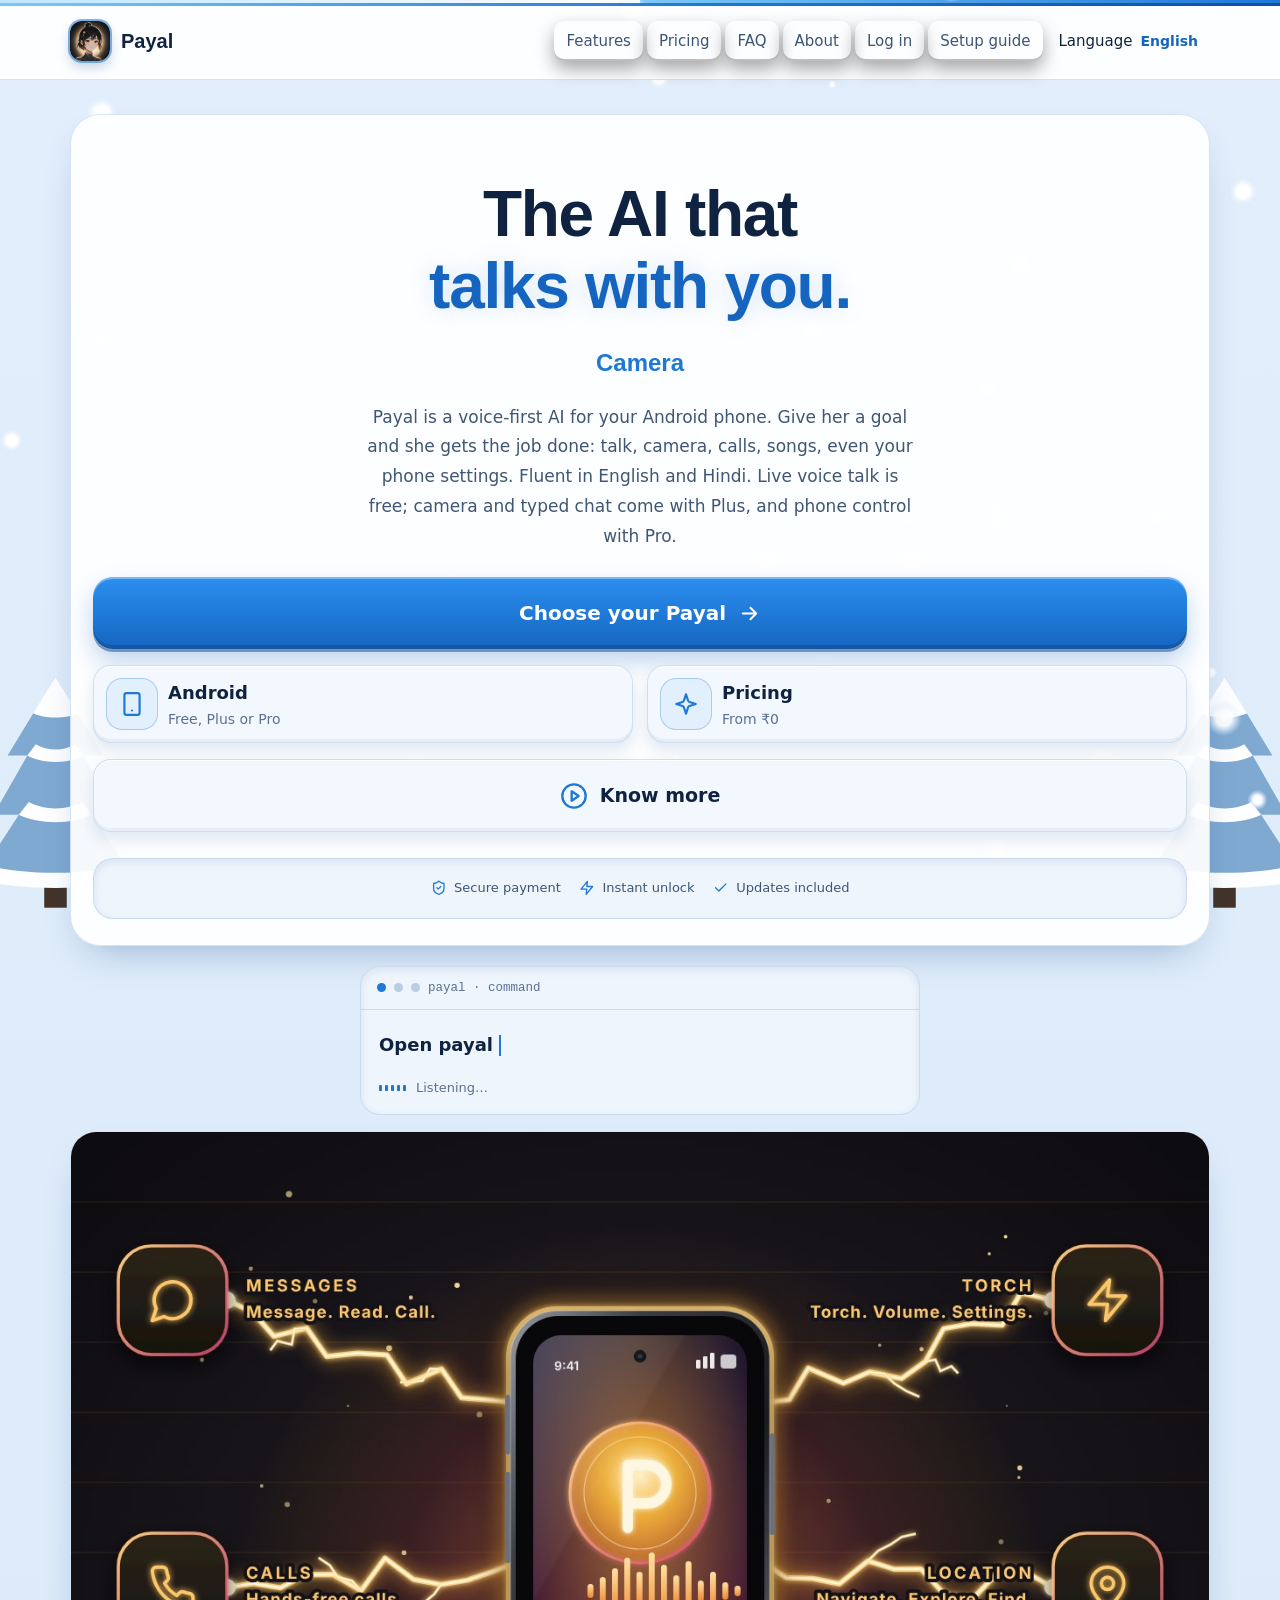
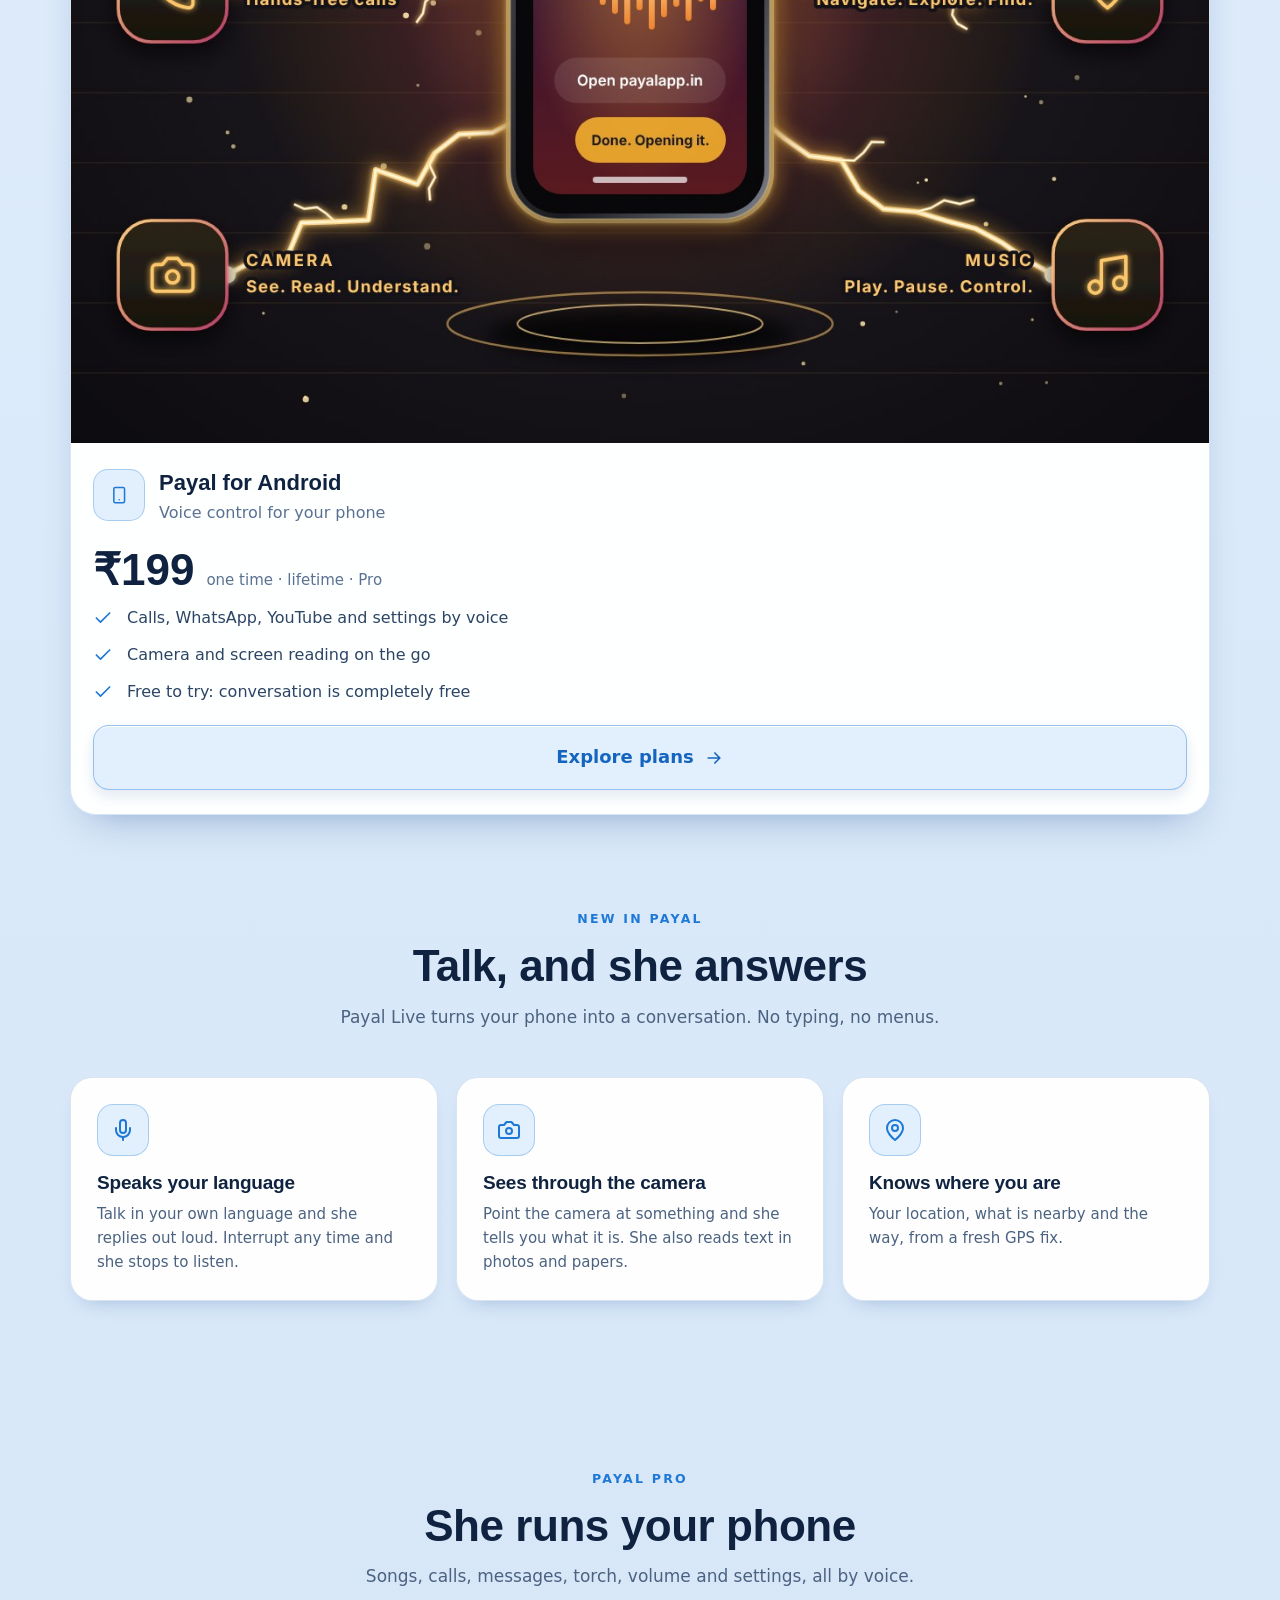
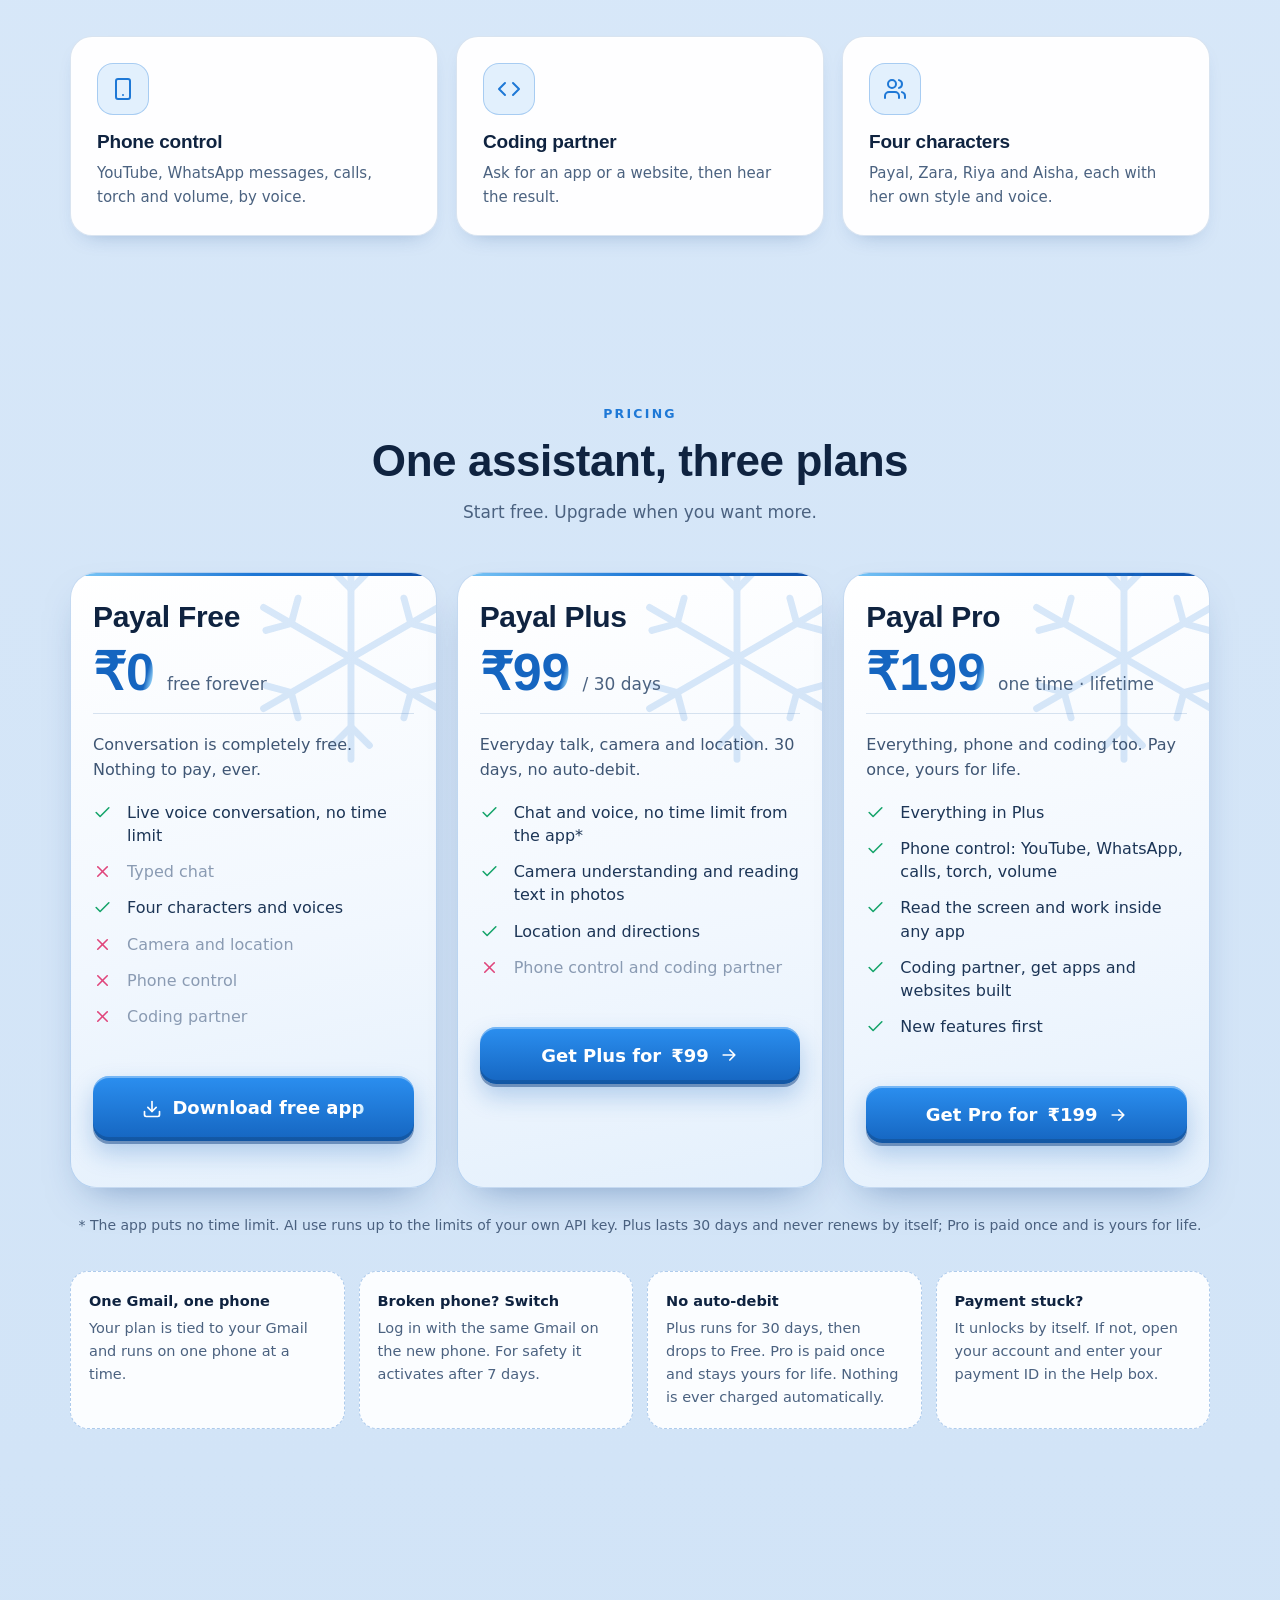
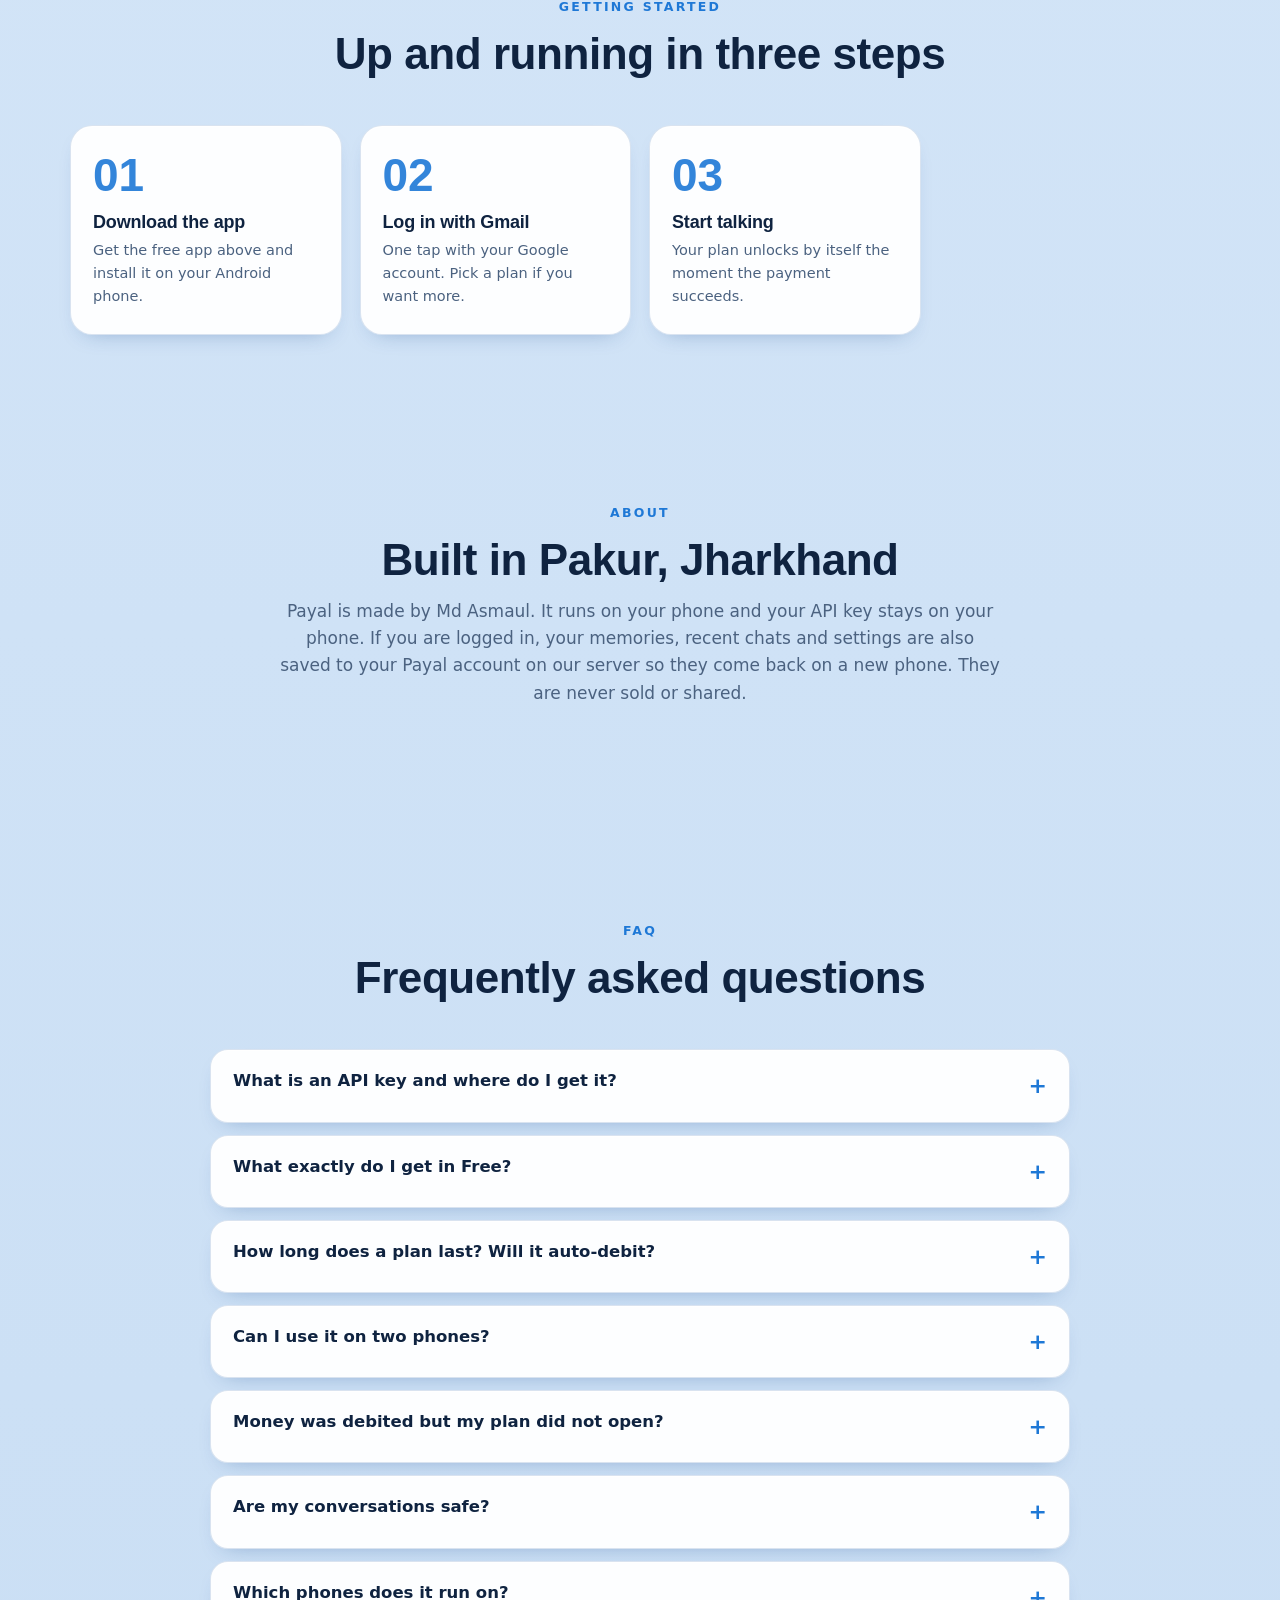
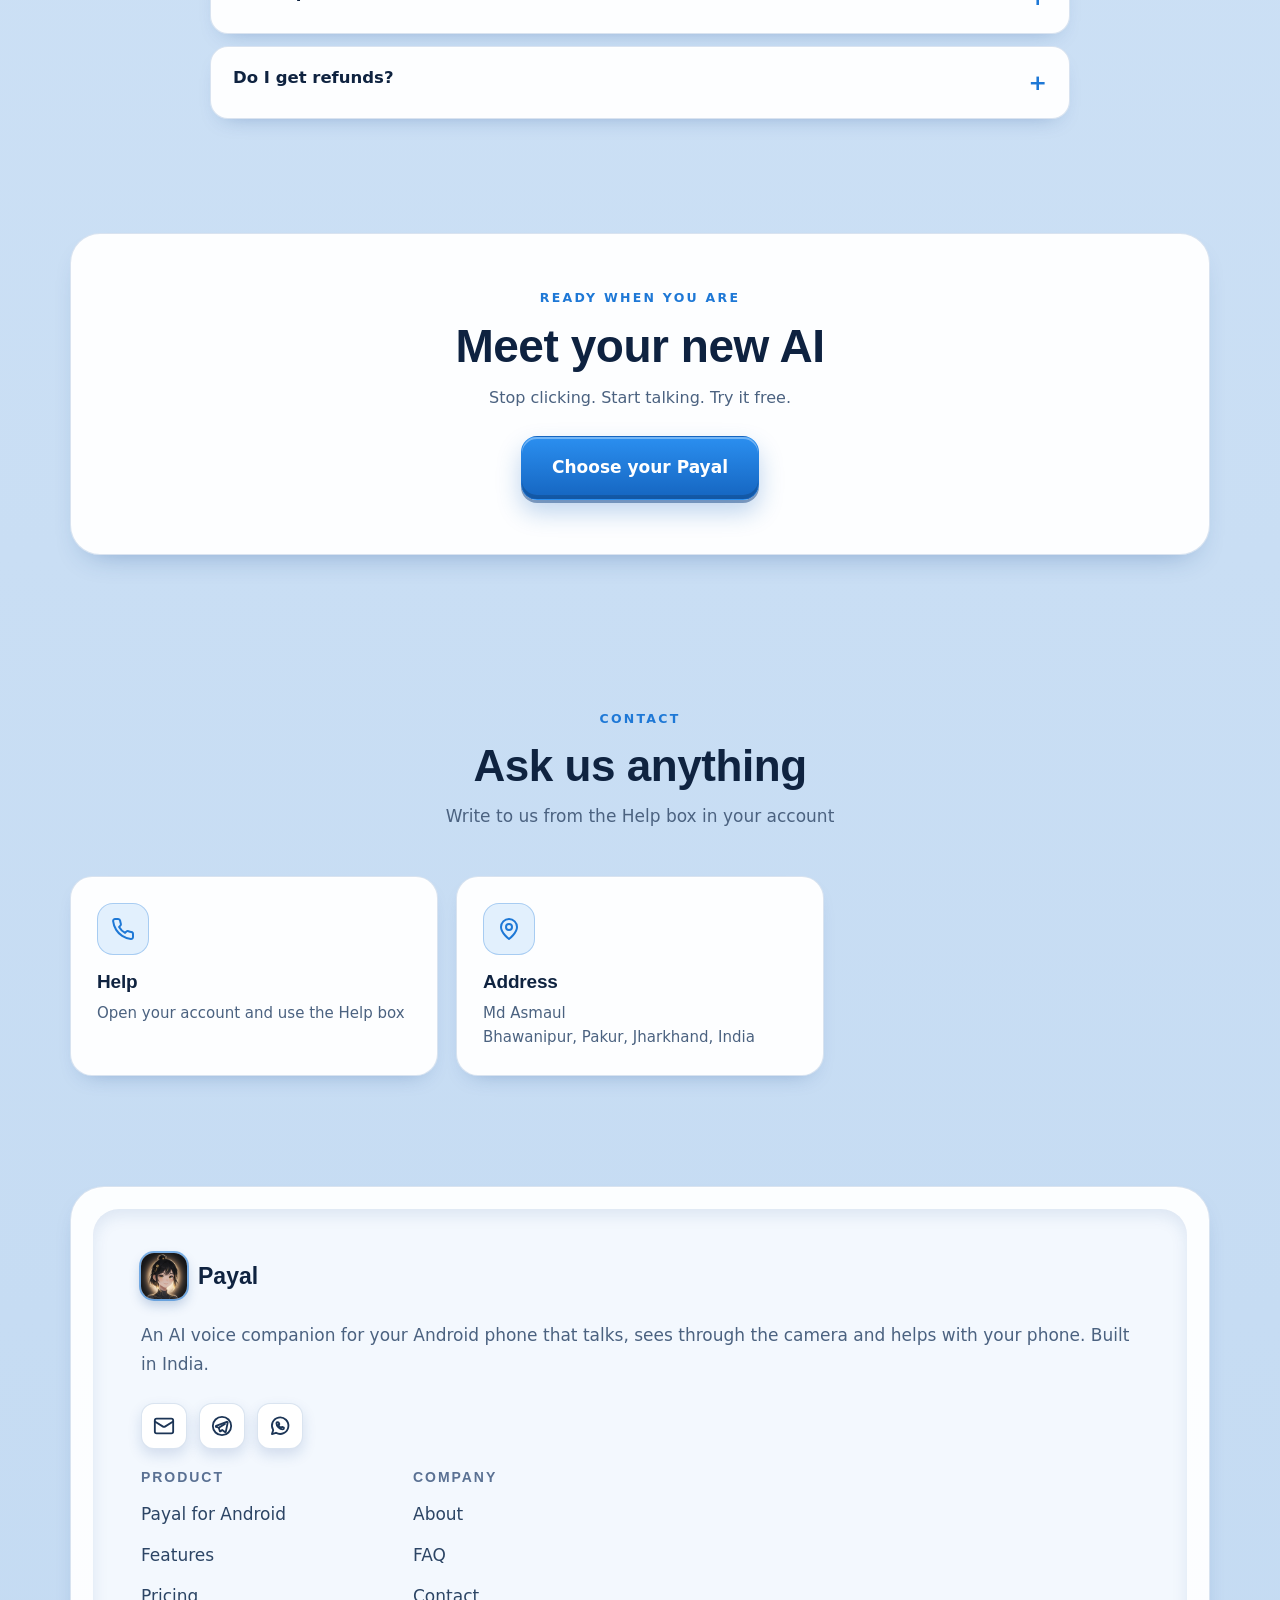
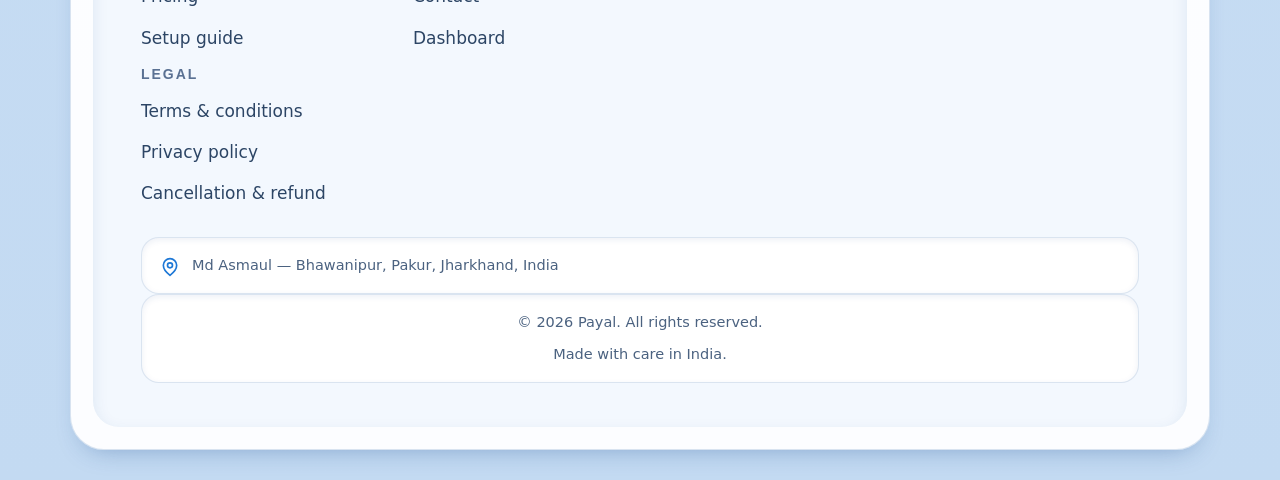
==== commit bb048dd7: "Site gives the new app: Payal 1.0.49 (payal153), 28 MB, new SHA-256; FAQ says the key goes on the Br" ====
--- a/index.html
+++ b/index.html
@@ -133,7 +133,7 @@
 
 <section id="faq"><div class="wrap">
 <div class="sh rv"><div class="eyebrow">FAQ</div><h2>Frequently asked questions</h2></div>
-<div class="faq"><details class="rv"><summary>What is an API key and where do I get it?</summary><p>Payal has to connect with Google to work, so she needs your own free key from there. You can create one for free at aistudio.google.com with your Google account and paste it once in the AI Brain tab. Usage and its daily limits belong to that key.</p></details><details class="rv"><summary>What exactly do I get in Free?</summary><p>Live voice conversation is free with no time limit. Typed chat, camera, location, phone control and the coding partner come with Plus and Pro.</p></details><details class="rv"><summary>How long does a plan last? Will it auto-debit?</summary><p>Plus lasts 30 days; then your account becomes Free again and you can buy it again whenever you want. Pro is paid once and lasts for life. Nothing is ever charged automatically.</p></details><details class="rv"><summary>Can I use it on two phones?</summary><p>No. One Gmail runs on one phone at a time. If your phone breaks or you switch, log in with the same Gmail on the new phone. For safety the new phone activates after 7 days.</p></details><details class="rv"><summary>Money was debited but my plan did not open?</summary><p>Wait a little: it unlocks automatically once the payment succeeds, even after a network drop. If not, enter your payment ID or UTR number and it opens right after verification. If it still does not, open your account and write to us in the Help box, and we will fix it ourselves.</p></details><details class="rv"><summary>Are my conversations safe?</summary><p>Your API key stays on your phone. To create the reply, what you say goes through your own key to the AI service. If you are logged in, your memories, recent chats and settings are also saved to your Payal account on our server so they come back on a new phone. They are never sold or shared. Our server also keeps your account details: Gmail, Google name and photo, a device ID, your plan, payments and help messages. The full list is in the Privacy Policy.</p></details><details class="rv"><summary>Which phones does it run on?</summary><p>Android 8 or newer, with internet. Some jobs (phone control) need the Accessibility permission.</p></details><details class="rv"><summary>Do I get refunds?</summary><p>Once a digital plan is active we normally do not refund. But if you were charged twice, or charged without the plan opening and it cannot be resolved, you get a refund. See the Refund Policy.</p></details></div>
+<div class="faq"><details class="rv"><summary>What is an API key and where do I get it?</summary><p>Payal has to connect with Google to work, so she needs your own free key from there. You can create one for free at aistudio.google.com with your Google account and paste it once on the Brain page (tap Payal's photo at the top of the app's home screen). Usage and its daily limits belong to that key.</p></details><details class="rv"><summary>What exactly do I get in Free?</summary><p>Live voice conversation is free with no time limit. Typed chat, camera, location, phone control and the coding partner come with Plus and Pro.</p></details><details class="rv"><summary>How long does a plan last? Will it auto-debit?</summary><p>Plus lasts 30 days; then your account becomes Free again and you can buy it again whenever you want. Pro is paid once and lasts for life. Nothing is ever charged automatically.</p></details><details class="rv"><summary>Can I use it on two phones?</summary><p>No. One Gmail runs on one phone at a time. If your phone breaks or you switch, log in with the same Gmail on the new phone. For safety the new phone activates after 7 days.</p></details><details class="rv"><summary>Money was debited but my plan did not open?</summary><p>Wait a little: it unlocks automatically once the payment succeeds, even after a network drop. If not, enter your payment ID or UTR number and it opens right after verification. If it still does not, open your account and write to us in the Help box, and we will fix it ourselves.</p></details><details class="rv"><summary>Are my conversations safe?</summary><p>Your API key stays on your phone. To create the reply, what you say goes through your own key to the AI service. If you are logged in, your memories, recent chats and settings are also saved to your Payal account on our server so they come back on a new phone. They are never sold or shared. Our server also keeps your account details: Gmail, Google name and photo, a device ID, your plan, payments and help messages. The full list is in the Privacy Policy.</p></details><details class="rv"><summary>Which phones does it run on?</summary><p>Android 8 or newer, with internet. Some jobs (phone control) need the Accessibility permission.</p></details><details class="rv"><summary>Do I get refunds?</summary><p>Once a digital plan is active we normally do not refund. But if you were charged twice, or charged without the plan opening and it cannot be resolved, you get a refund. See the Refund Policy.</p></details></div>
 </div></section>
 
 <section class="ready"><div class="wrap"><div class="readycard rv">
@@ -168,9 +168,9 @@
 <div class="festive"><svg class="i sun" aria-hidden="true"><use href="#i-sun"/></svg> Winter Offer</div>
 <div class="copycard"><span>&copy; <span data-year></span> Payal. All rights reserved.</span><span>Made with care in India.</span></div>
 </div></div></div></footer>
-<script src="assets/config.js?v=81"></script>
+<script src="assets/config.js?v=83"></script>
 <script src="assets/login.js?v=81"></script>
-<script src="assets/i18n-data.js?v=81"></script>
+<script src="assets/i18n-data.js?v=83"></script>
 <script src="assets/i18n.js?v=81"></script>
 <script src="assets/app.js?v=81"></script>
 <script src="assets/orb.js?v=81"></script>
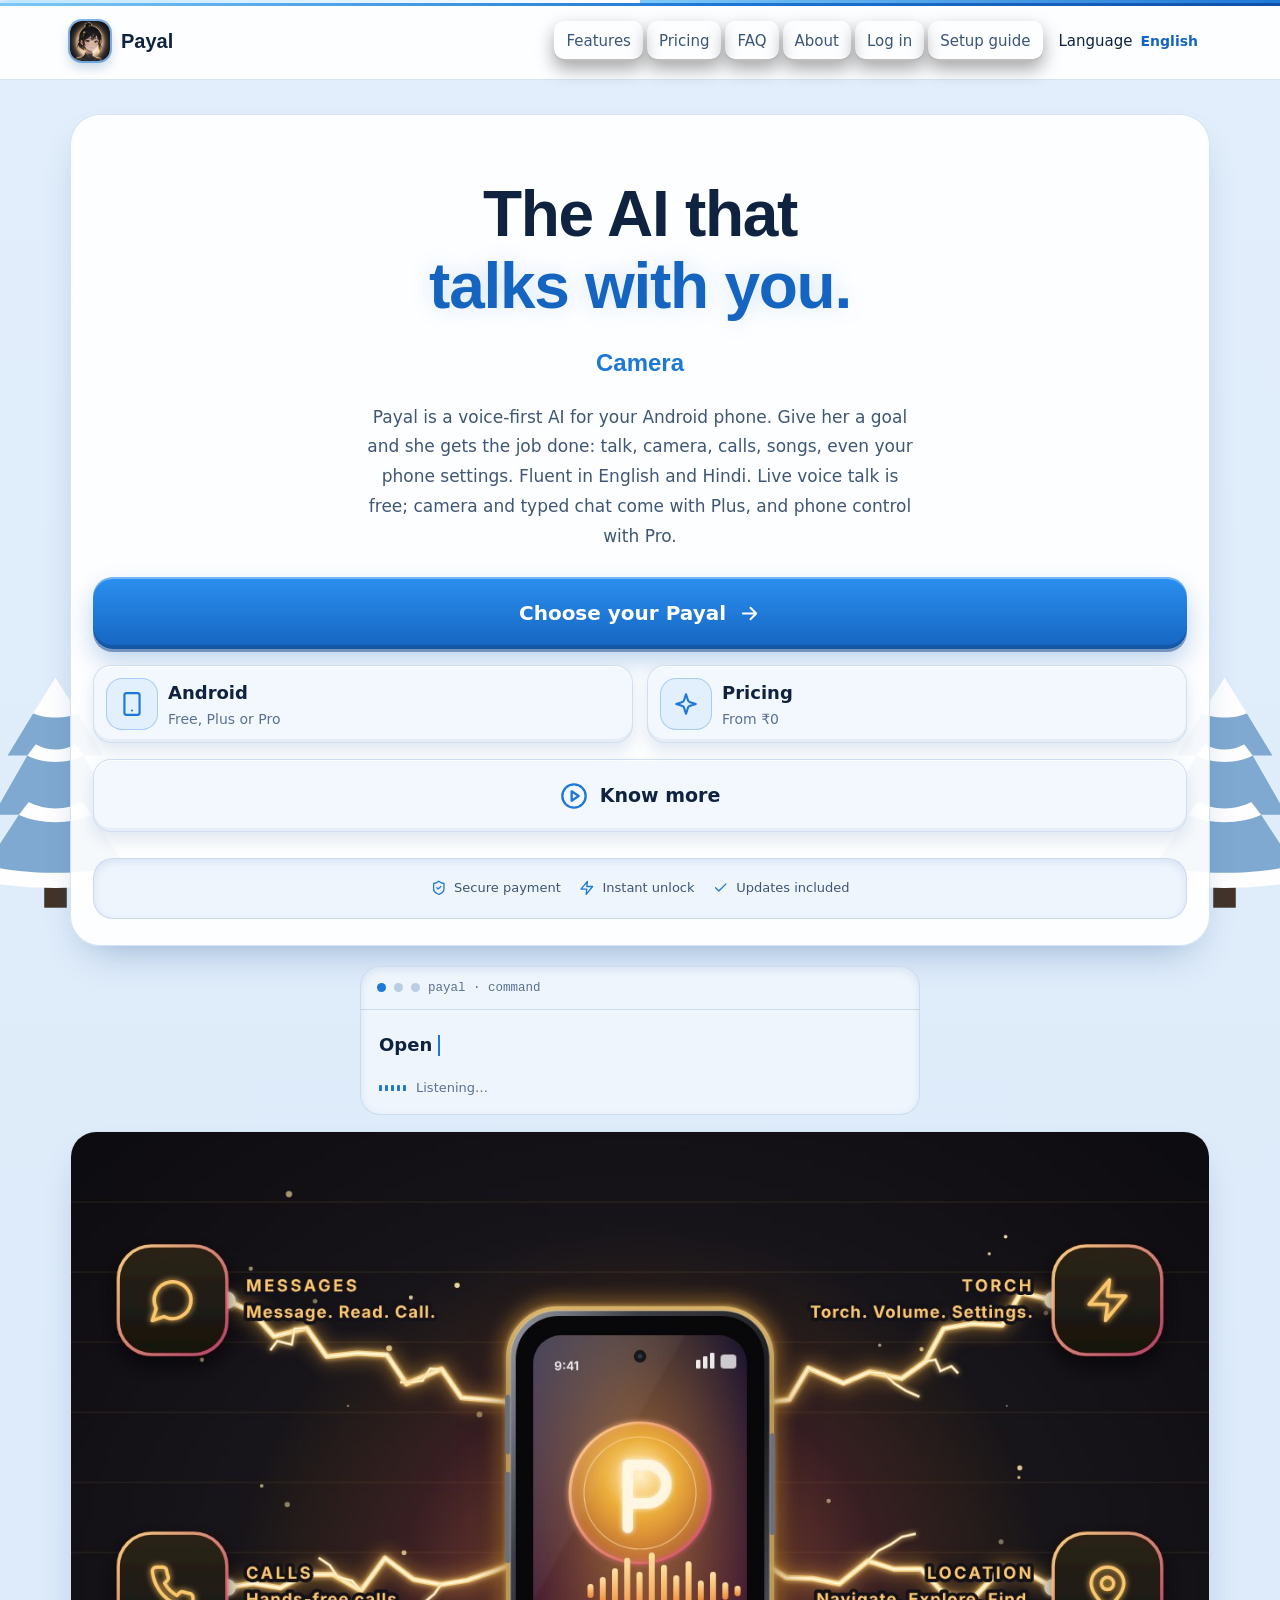
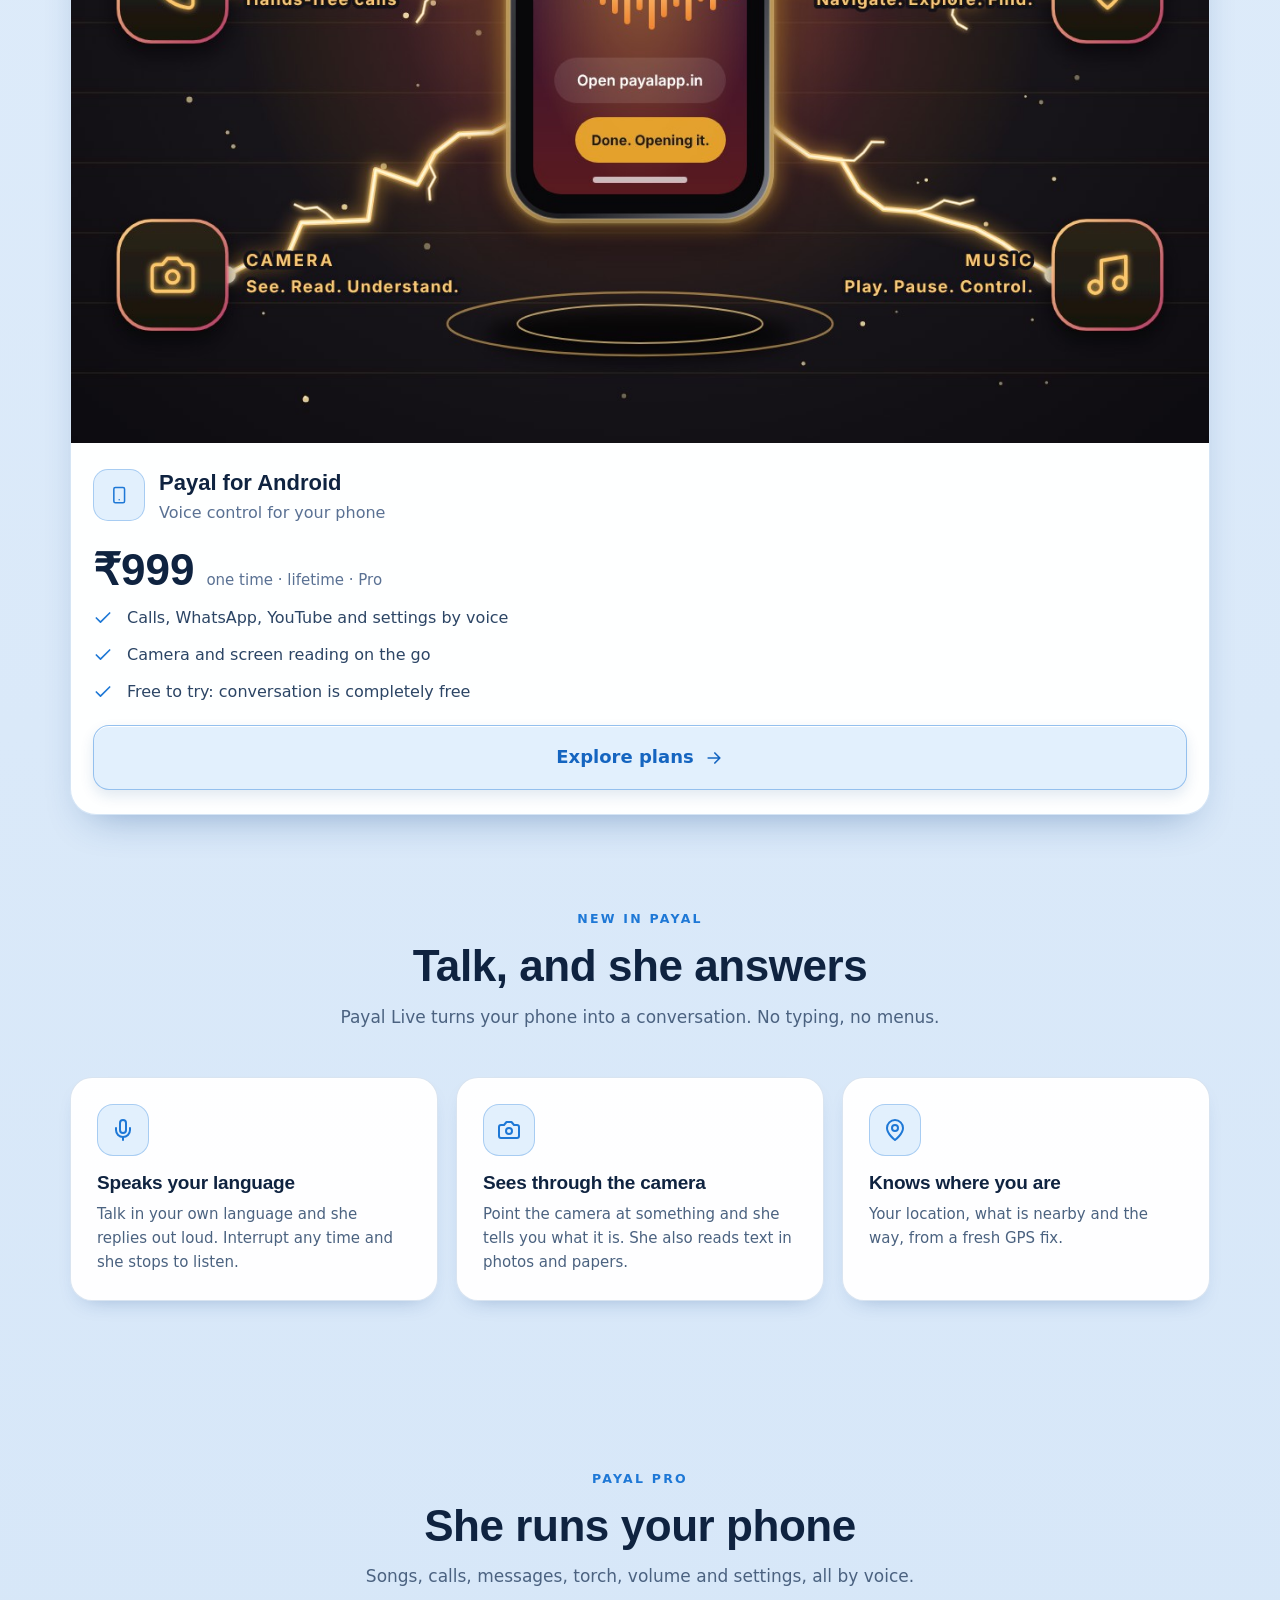
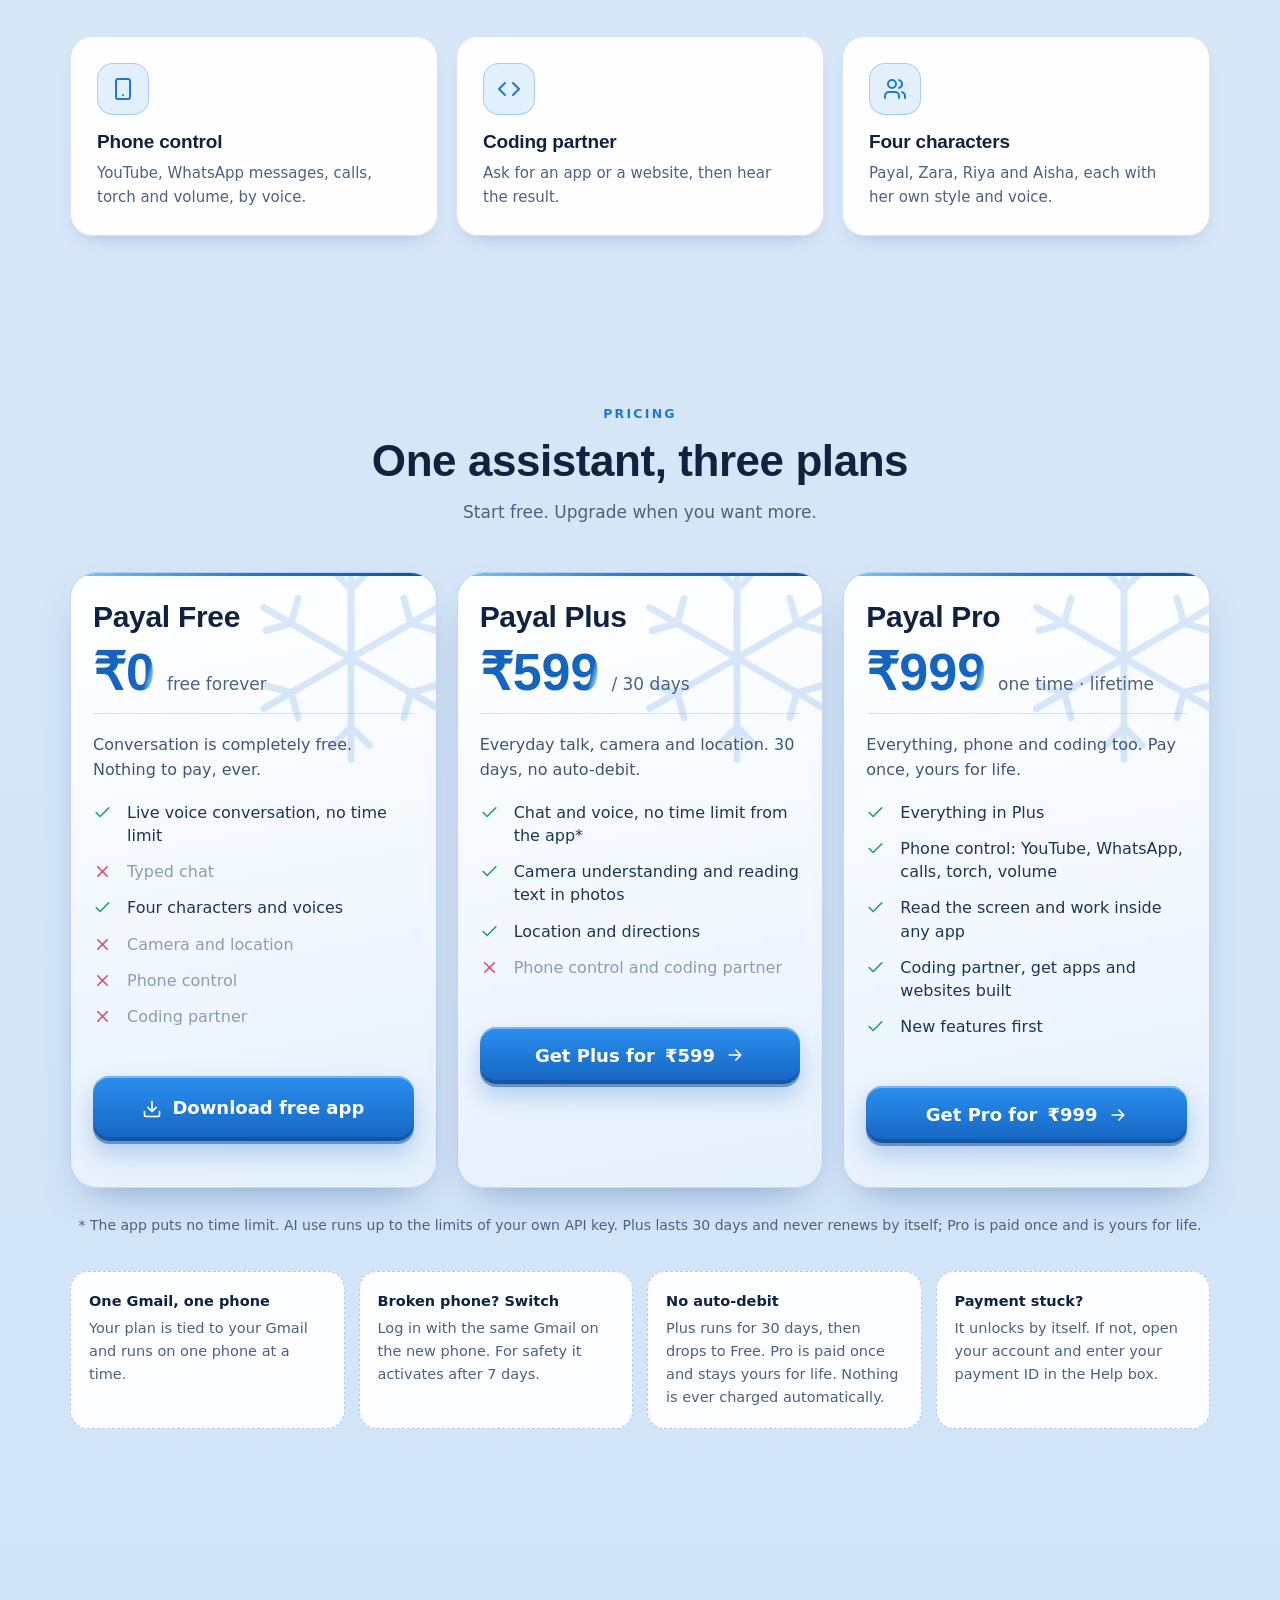
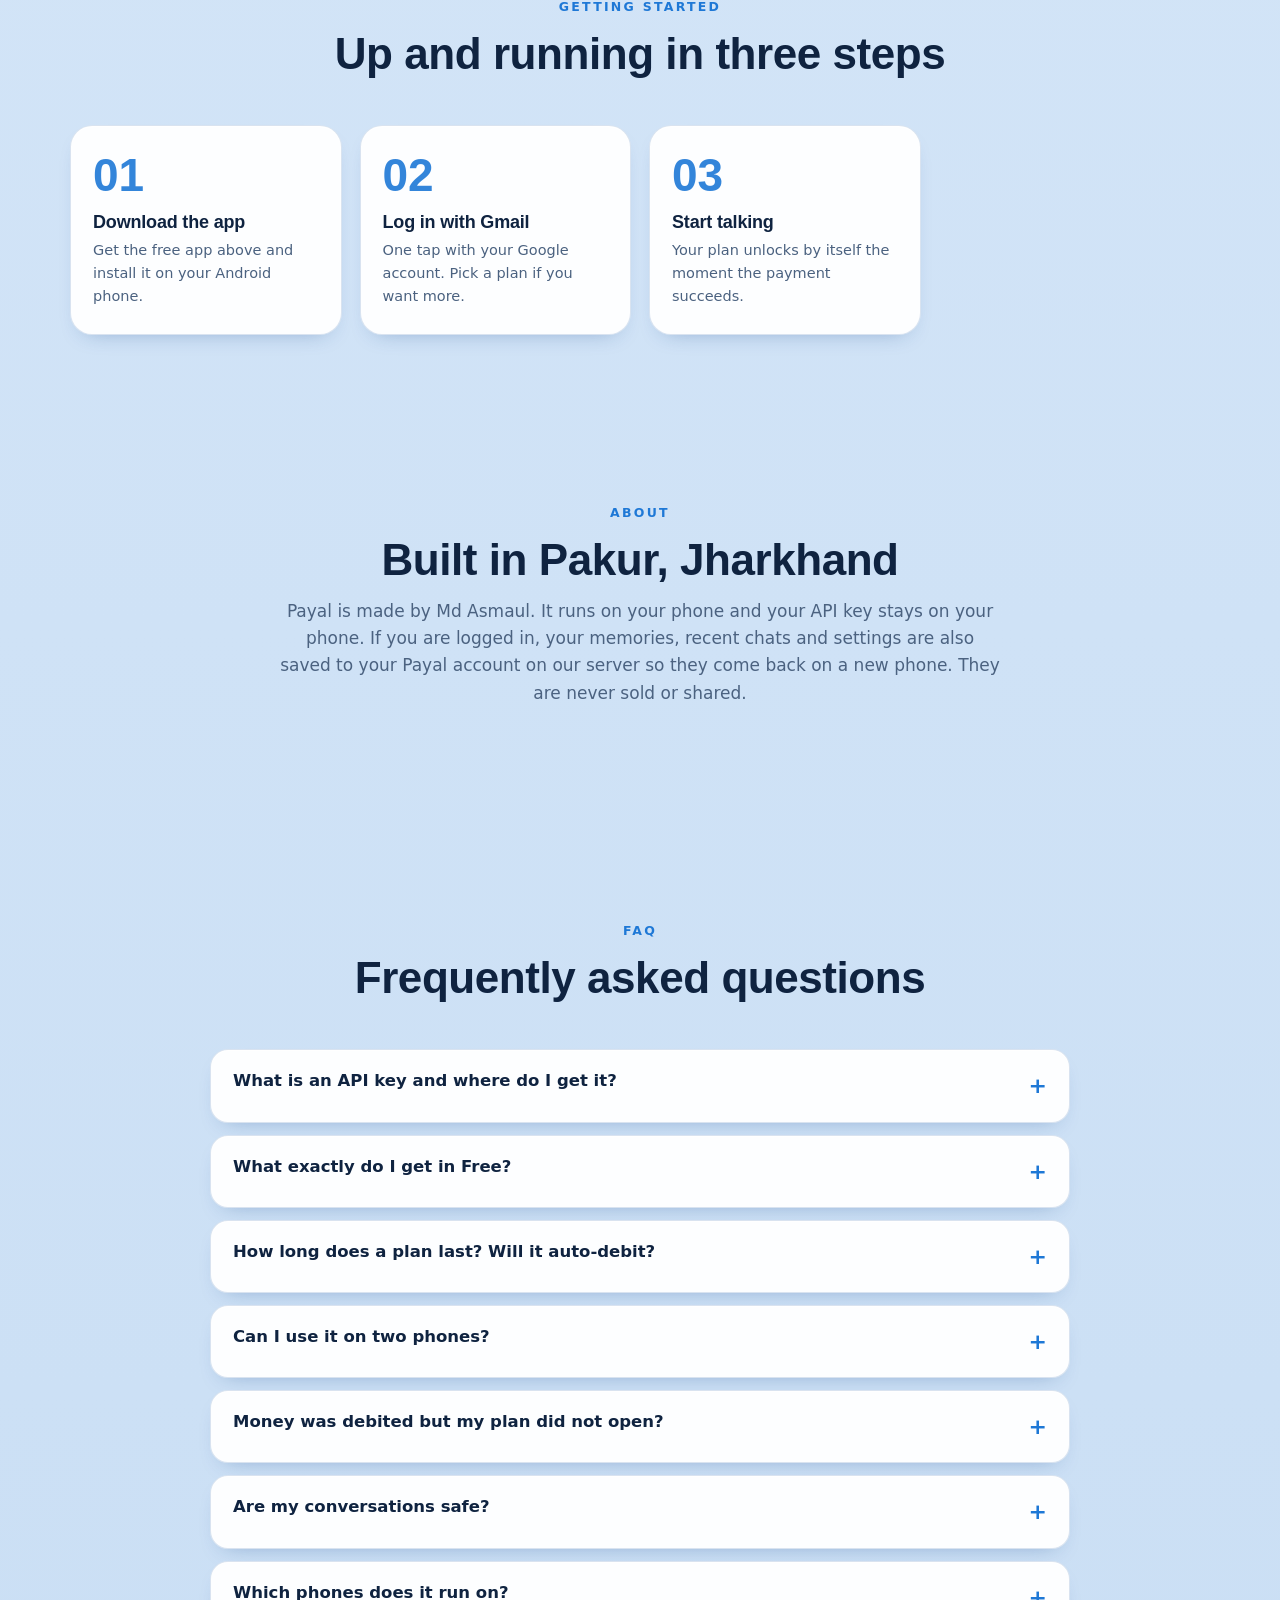
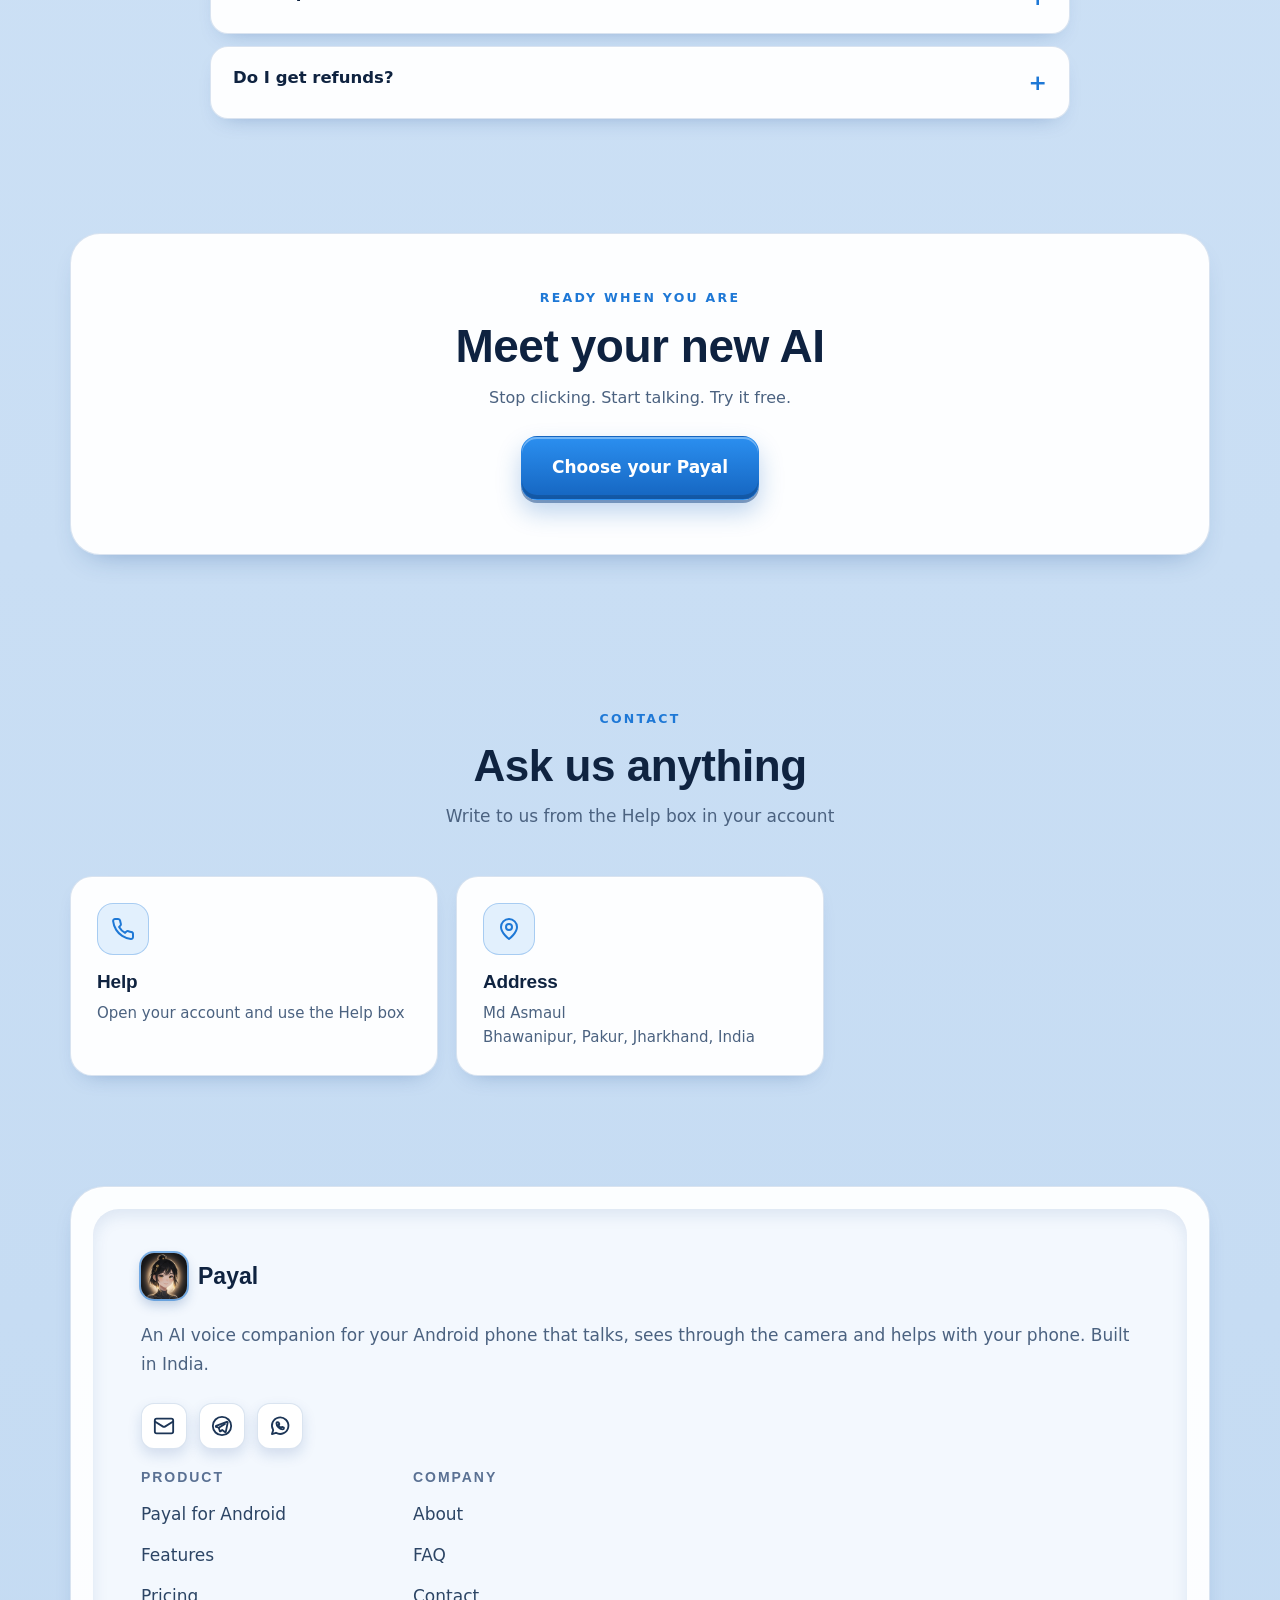
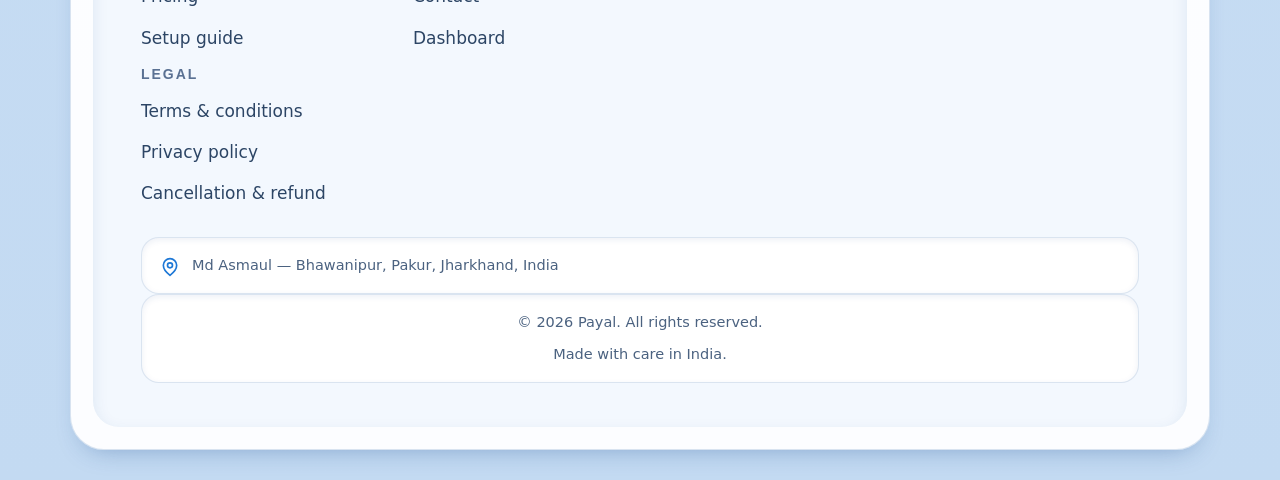
==== commit 28008daf: "Website fixes from the full check: offer strip translated in Hindi/Bangla, terms date, after the off" ====
--- a/index.html
+++ b/index.html
@@ -20,9 +20,9 @@
 <link rel="preconnect" href="https://fonts.googleapis.com">
 <link rel="preconnect" href="https://fonts.gstatic.com" crossorigin>
 <link href="https://fonts.googleapis.com/css2?family=Inter:wght@400;500;600;700&family=Noto+Sans+Devanagari:wght@400;500;600;700&family=Noto+Sans+Bengali:wght@400;500;600;700&family=Poppins:wght@600;700;800&display=swap" rel="stylesheet">
-<link rel="stylesheet" href="assets/style.css?v=81">
-<script type="application/ld+json">{"@context":"https://schema.org","@type":"SoftwareApplication","name":"Payal","operatingSystem":"Android","applicationCategory":"LifestyleApplication","offers":[{"@type":"Offer","price":"0","priceCurrency":"INR"},{"@type":"Offer","price":"99","priceCurrency":"INR"},{"@type":"Offer","price":"199","priceCurrency":"INR"}],"author":{"@type":"Person","name":"Md Asmaul"}}</script>
-<link rel="stylesheet" href="assets/winter.css?v=82">
+<link rel="stylesheet" href="assets/style.css?v=84">
+<script type="application/ld+json">{"@context":"https://schema.org","@type":"SoftwareApplication","name":"Payal","operatingSystem":"Android","applicationCategory":"LifestyleApplication","offers":[{"@type":"Offer","price":"0","priceCurrency":"INR"},{"@type":"Offer","name":"Payal Plus (30 days)","price":"99","priceCurrency":"INR","priceValidUntil":"2026-11-30"},{"@type":"Offer","name":"Payal Pro (lifetime)","price":"199","priceCurrency":"INR","priceValidUntil":"2026-11-30"}],"author":{"@type":"Person","name":"Md Asmaul"}}</script>
+<link rel="stylesheet" href="assets/winter.css?v=84">
 </head>
 <body>
 <svg width="0" height="0" style="position:absolute" aria-hidden="true"><defs>
@@ -113,7 +113,7 @@
 
 <section id="plans"><div class="wrap">
 <div class="sh rv"><div class="eyebrow">Pricing</div><h2>One assistant, three plans</h2><p>Start free. Upgrade when you want more.</p></div>
-<div class="grid g3 plans"><div class="plan dw rv" id="plan-free"><div class="pat"></div><div class="offer static">Free forever</div><h3>Payal Free</h3><div class="price"><span class="now" data-noi18n>&#8377;0</span><span class="mrp" data-noi18n></span><span class="per">free forever</span></div><div class="save" data-noi18n style="display:none"></div><p class="psub">Conversation is completely free. Nothing to pay, ever.</p><ul><li class=""><svg class="i" aria-hidden="true"><use href="#i-check"/></svg><span>Live voice conversation, no time limit</span></li><li class="no"><svg class="i" aria-hidden="true"><use href="#i-x"/></svg><span>Typed chat</span></li><li class=""><svg class="i" aria-hidden="true"><use href="#i-check"/></svg><span>Four characters and voices</span></li><li class="no"><svg class="i" aria-hidden="true"><use href="#i-x"/></svg><span>Camera and location</span></li><li class="no"><svg class="i" aria-hidden="true"><use href="#i-x"/></svg><span>Phone control</span></li><li class="no"><svg class="i" aria-hidden="true"><use href="#i-x"/></svg><span>Coding partner</span></li></ul><a class="btn primary cta" data-apk href="#"><svg class="i" aria-hidden="true"><use href="#i-download"/></svg> <span class="shtxt">Download free app</span></a></div><div class="plan dw rv" id="plan-plus"><div class="pat"></div><div class="offer">Winter Offer</div><h3 class="t-offer">Winter Offer: Payal Plus</h3><h3 class="t-reg">Payal Plus</h3><div class="price"><span class="now" data-noi18n>&#8377;0</span><span class="mrp" data-noi18n></span><span class="per">/ 30 days</span></div><div class="save" data-noi18n style="display:none"></div><div class="plan-cd"><small>Offer ends in</small><div class="cdl"><span><b data-cd="d" data-noi18n>00</b>d</span><span><b data-cd="h" data-noi18n>00</b>h</span><span><b data-cd="m" data-noi18n>00</b>m</span><span><b data-cd="s" data-noi18n>00</b>s</span></div><small class="endtxt" data-endtxt data-noi18n></small></div><p class="psub">Everyday talk, camera and location. 30 days, no auto-debit.</p><ul><li class=""><svg class="i" aria-hidden="true"><use href="#i-check"/></svg><span>Chat and voice, no time limit from the app*</span></li><li class=""><svg class="i" aria-hidden="true"><use href="#i-check"/></svg><span>Camera understanding and reading text in photos</span></li><li class=""><svg class="i" aria-hidden="true"><use href="#i-check"/></svg><span>Location and directions</span></li><li class="no"><svg class="i" aria-hidden="true"><use href="#i-x"/></svg><span>Phone control and coding partner</span></li></ul><button class="btn primary cta" type="button" data-buy="plus">Get Plus for <span data-p="plus">&#8377;99</span> <svg class="i" aria-hidden="true" viewBox="0 0 24 24"><path d="M5 12h14M13 6l6 6-6 6" fill="none" stroke="currentColor" stroke-width="2" stroke-linecap="round" stroke-linejoin="round"/></svg></button></div><div class="plan dw rv" id="plan-pro"><div class="pat"></div><div class="offer">Winter Offer</div><h3 class="t-offer">Winter Offer: Payal Pro</h3><h3 class="t-reg">Payal Pro</h3><div class="price"><span class="now" data-noi18n>&#8377;0</span><span class="mrp" data-noi18n></span><span class="per">one time &middot; lifetime</span></div><div class="save" data-noi18n style="display:none"></div><div class="plan-cd"><small>Offer ends in</small><div class="cdl"><span><b data-cd="d" data-noi18n>00</b>d</span><span><b data-cd="h" data-noi18n>00</b>h</span><span><b data-cd="m" data-noi18n>00</b>m</span><span><b data-cd="s" data-noi18n>00</b>s</span></div><small class="endtxt" data-endtxt data-noi18n></small></div><p class="psub">Everything, phone and coding too. Pay once, yours for life.</p><ul><li class=""><svg class="i" aria-hidden="true"><use href="#i-check"/></svg><span>Everything in Plus</span></li><li class=""><svg class="i" aria-hidden="true"><use href="#i-check"/></svg><span>Phone control: YouTube, WhatsApp, calls, torch, volume</span></li><li class=""><svg class="i" aria-hidden="true"><use href="#i-check"/></svg><span>Read the screen and work inside any app</span></li><li class=""><svg class="i" aria-hidden="true"><use href="#i-check"/></svg><span>Coding partner, get apps and websites built</span></li><li class=""><svg class="i" aria-hidden="true"><use href="#i-check"/></svg><span>New features first</span></li></ul><button class="btn primary cta" type="button" data-buy="pro">Get Pro for <span data-p="pro">&#8377;199</span> <svg class="i" aria-hidden="true" viewBox="0 0 24 24"><path d="M5 12h14M13 6l6 6-6 6" fill="none" stroke="currentColor" stroke-width="2" stroke-linecap="round" stroke-linejoin="round"/></svg></button></div></div>
+<div class="grid g3 plans"><div class="plan dw rv" id="plan-free"><div class="pat"></div><div class="offer static">Free forever</div><h3>Payal Free</h3><div class="price"><span class="now" data-noi18n>&#8377;0</span><span class="mrp" data-noi18n></span><span class="per">free forever</span></div><div class="save" data-noi18n style="display:none"></div><p class="psub">Conversation is completely free. Nothing to pay, ever.</p><ul><li class=""><svg class="i" aria-hidden="true"><use href="#i-check"/></svg><span>Live voice conversation, no time limit</span></li><li class="no"><svg class="i" aria-hidden="true"><use href="#i-x"/></svg><span>Typed chat</span></li><li class=""><svg class="i" aria-hidden="true"><use href="#i-check"/></svg><span>Four characters and voices</span></li><li class="no"><svg class="i" aria-hidden="true"><use href="#i-x"/></svg><span>Camera and location</span></li><li class="no"><svg class="i" aria-hidden="true"><use href="#i-x"/></svg><span>Phone control</span></li><li class="no"><svg class="i" aria-hidden="true"><use href="#i-x"/></svg><span>Coding partner</span></li></ul><a class="btn primary cta" data-apk href="#"><svg class="i" aria-hidden="true"><use href="#i-download"/></svg> <span class="shtxt">Download free app</span></a></div><div class="plan dw rv" id="plan-plus"><div class="pat"></div><div class="offer">Winter Offer</div><h3 class="t-offer">Winter Offer: Payal Plus</h3><h3 class="t-reg">Payal Plus</h3><div class="price"><span class="now" data-noi18n>&#8377;99</span><span class="mrp" data-noi18n></span><span class="per">/ 30 days</span></div><div class="save" data-noi18n style="display:none"></div><div class="plan-cd"><small>Offer ends in</small><div class="cdl"><span><b data-cd="d" data-noi18n>00</b>d</span><span><b data-cd="h" data-noi18n>00</b>h</span><span><b data-cd="m" data-noi18n>00</b>m</span><span><b data-cd="s" data-noi18n>00</b>s</span></div><small class="endtxt" data-endtxt data-noi18n></small></div><p class="psub">Everyday talk, camera and location. 30 days, no auto-debit.</p><ul><li class=""><svg class="i" aria-hidden="true"><use href="#i-check"/></svg><span>Chat and voice, no time limit from the app*</span></li><li class=""><svg class="i" aria-hidden="true"><use href="#i-check"/></svg><span>Camera understanding and reading text in photos</span></li><li class=""><svg class="i" aria-hidden="true"><use href="#i-check"/></svg><span>Location and directions</span></li><li class="no"><svg class="i" aria-hidden="true"><use href="#i-x"/></svg><span>Phone control and coding partner</span></li></ul><button class="btn primary cta" type="button" data-buy="plus">Get Plus for <span data-p="plus">&#8377;99</span> <svg class="i" aria-hidden="true" viewBox="0 0 24 24"><path d="M5 12h14M13 6l6 6-6 6" fill="none" stroke="currentColor" stroke-width="2" stroke-linecap="round" stroke-linejoin="round"/></svg></button></div><div class="plan dw rv" id="plan-pro"><div class="pat"></div><div class="offer">Winter Offer</div><h3 class="t-offer">Winter Offer: Payal Pro</h3><h3 class="t-reg">Payal Pro</h3><div class="price"><span class="now" data-noi18n>&#8377;199</span><span class="mrp" data-noi18n></span><span class="per">one time &middot; lifetime</span></div><div class="save" data-noi18n style="display:none"></div><div class="plan-cd"><small>Offer ends in</small><div class="cdl"><span><b data-cd="d" data-noi18n>00</b>d</span><span><b data-cd="h" data-noi18n>00</b>h</span><span><b data-cd="m" data-noi18n>00</b>m</span><span><b data-cd="s" data-noi18n>00</b>s</span></div><small class="endtxt" data-endtxt data-noi18n></small></div><p class="psub">Everything, phone and coding too. Pay once, yours for life.</p><ul><li class=""><svg class="i" aria-hidden="true"><use href="#i-check"/></svg><span>Everything in Plus</span></li><li class=""><svg class="i" aria-hidden="true"><use href="#i-check"/></svg><span>Phone control: YouTube, WhatsApp, calls, torch, volume</span></li><li class=""><svg class="i" aria-hidden="true"><use href="#i-check"/></svg><span>Read the screen and work inside any app</span></li><li class=""><svg class="i" aria-hidden="true"><use href="#i-check"/></svg><span>Coding partner, get apps and websites built</span></li><li class=""><svg class="i" aria-hidden="true"><use href="#i-check"/></svg><span>New features first</span></li></ul><button class="btn primary cta" type="button" data-buy="pro">Get Pro for <span data-p="pro">&#8377;199</span> <svg class="i" aria-hidden="true" viewBox="0 0 24 24"><path d="M5 12h14M13 6l6 6-6 6" fill="none" stroke="currentColor" stroke-width="2" stroke-linecap="round" stroke-linejoin="round"/></svg></button></div></div>
 <p class="fine rv">* The app puts no time limit. AI use runs up to the limits of your own API key. Plus lasts 30 days and never renews by itself; Pro is paid once and is yours for life.</p>
 <div class="rules"><div class="rule rv"><b>One Gmail, one phone</b>Your plan is tied to your Gmail and runs on one phone at a time.</div><div class="rule rv"><b>Broken phone? Switch</b>Log in with the same Gmail on the new phone. For safety it activates after 7 days.</div><div class="rule rv"><b>No auto-debit</b>Plus runs for 30 days, then drops to Free. Pro is paid once and stays yours for life. Nothing is ever charged automatically.</div><div class="rule rv"><b>Payment stuck?</b>It unlocks by itself. If not, open your account and enter your payment ID in the Help box.</div></div>
 </div></section>
@@ -168,12 +168,12 @@
 <div class="festive"><svg class="i sun" aria-hidden="true"><use href="#i-sun"/></svg> Winter Offer</div>
 <div class="copycard"><span>&copy; <span data-year></span> Payal. All rights reserved.</span><span>Made with care in India.</span></div>
 </div></div></div></footer>
-<script src="assets/config.js?v=83"></script>
-<script src="assets/login.js?v=81"></script>
-<script src="assets/i18n-data.js?v=83"></script>
-<script src="assets/i18n.js?v=81"></script>
-<script src="assets/app.js?v=81"></script>
-<script src="assets/orb.js?v=81"></script>
-<script src="assets/home.js?v=81"></script>
-<script src="assets/snow.js?v=82"></script>
+<script src="assets/config.js?v=84"></script>
+<script src="assets/login.js?v=84"></script>
+<script src="assets/i18n-data.js?v=84"></script>
+<script src="assets/i18n.js?v=84"></script>
+<script src="assets/app.js?v=84"></script>
+<script src="assets/orb.js?v=84"></script>
+<script src="assets/home.js?v=84"></script>
+<script src="assets/snow.js?v=84"></script>
 </body></html>
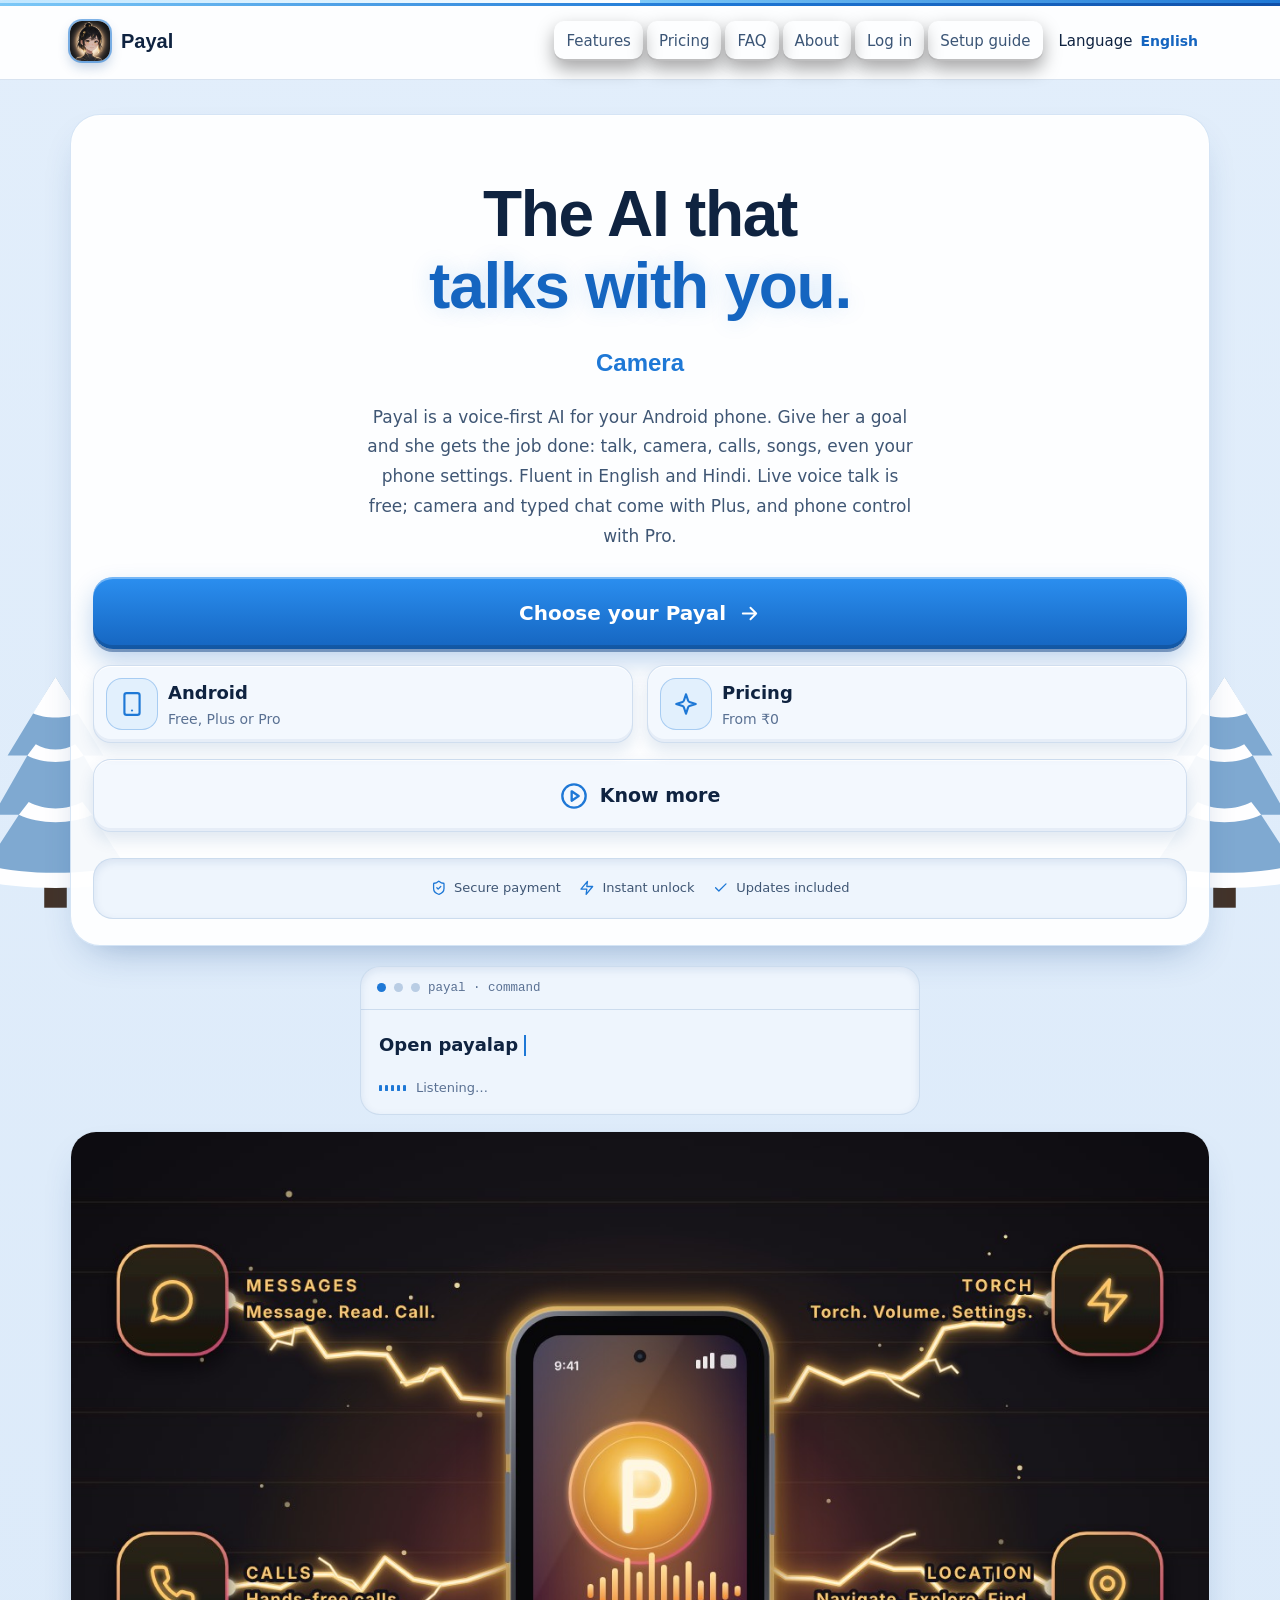
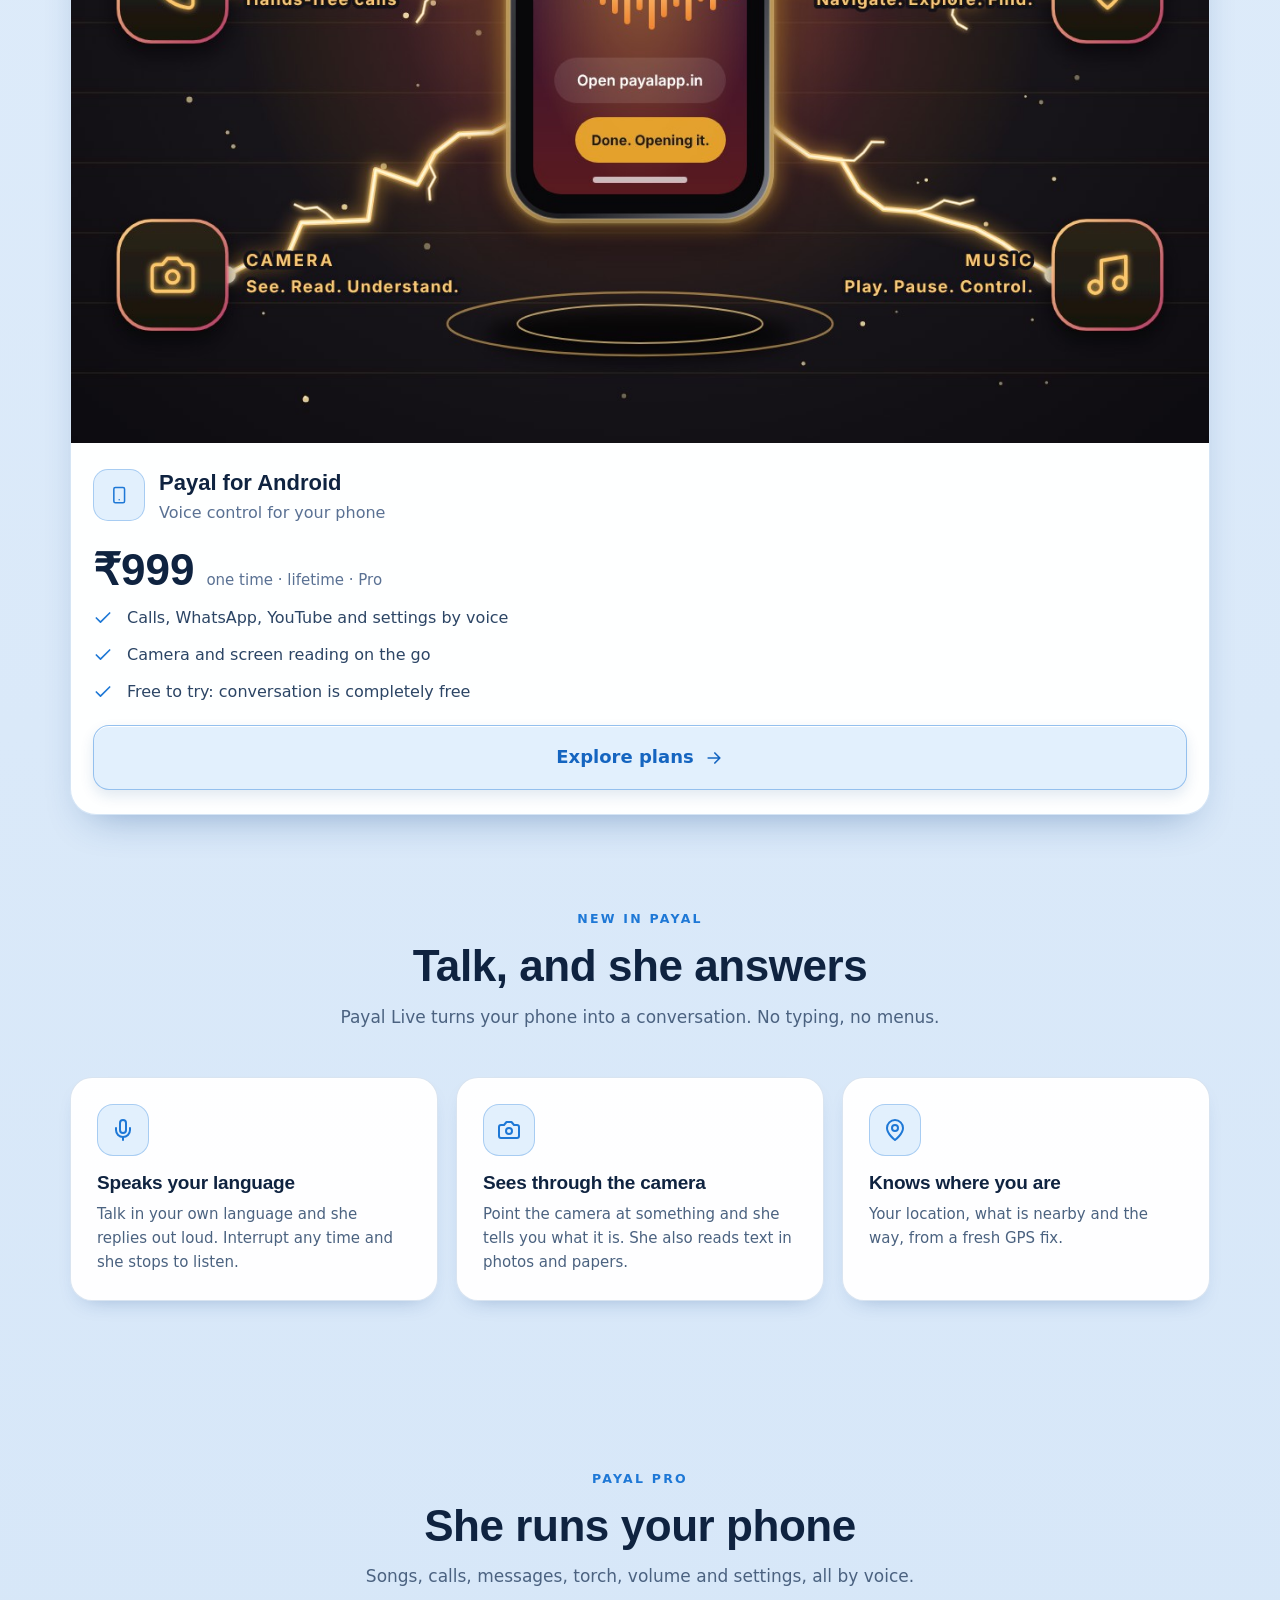
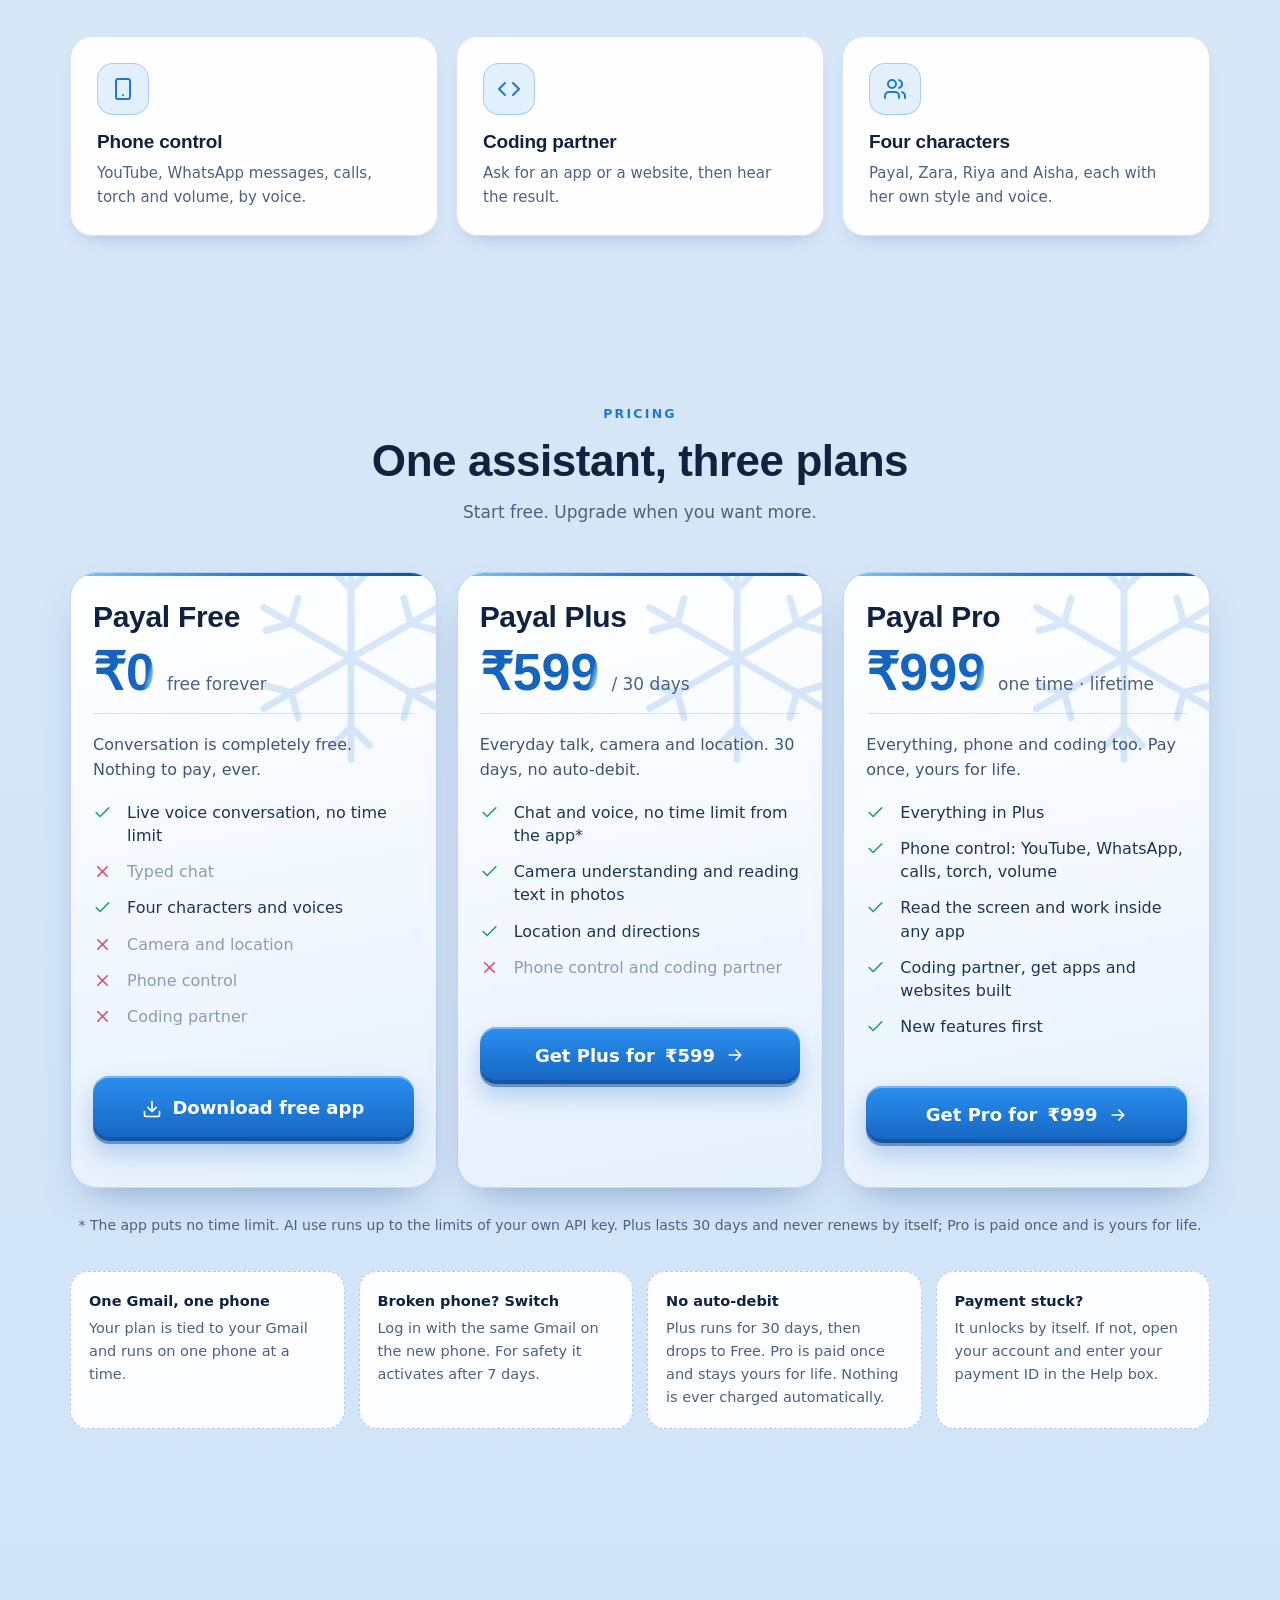
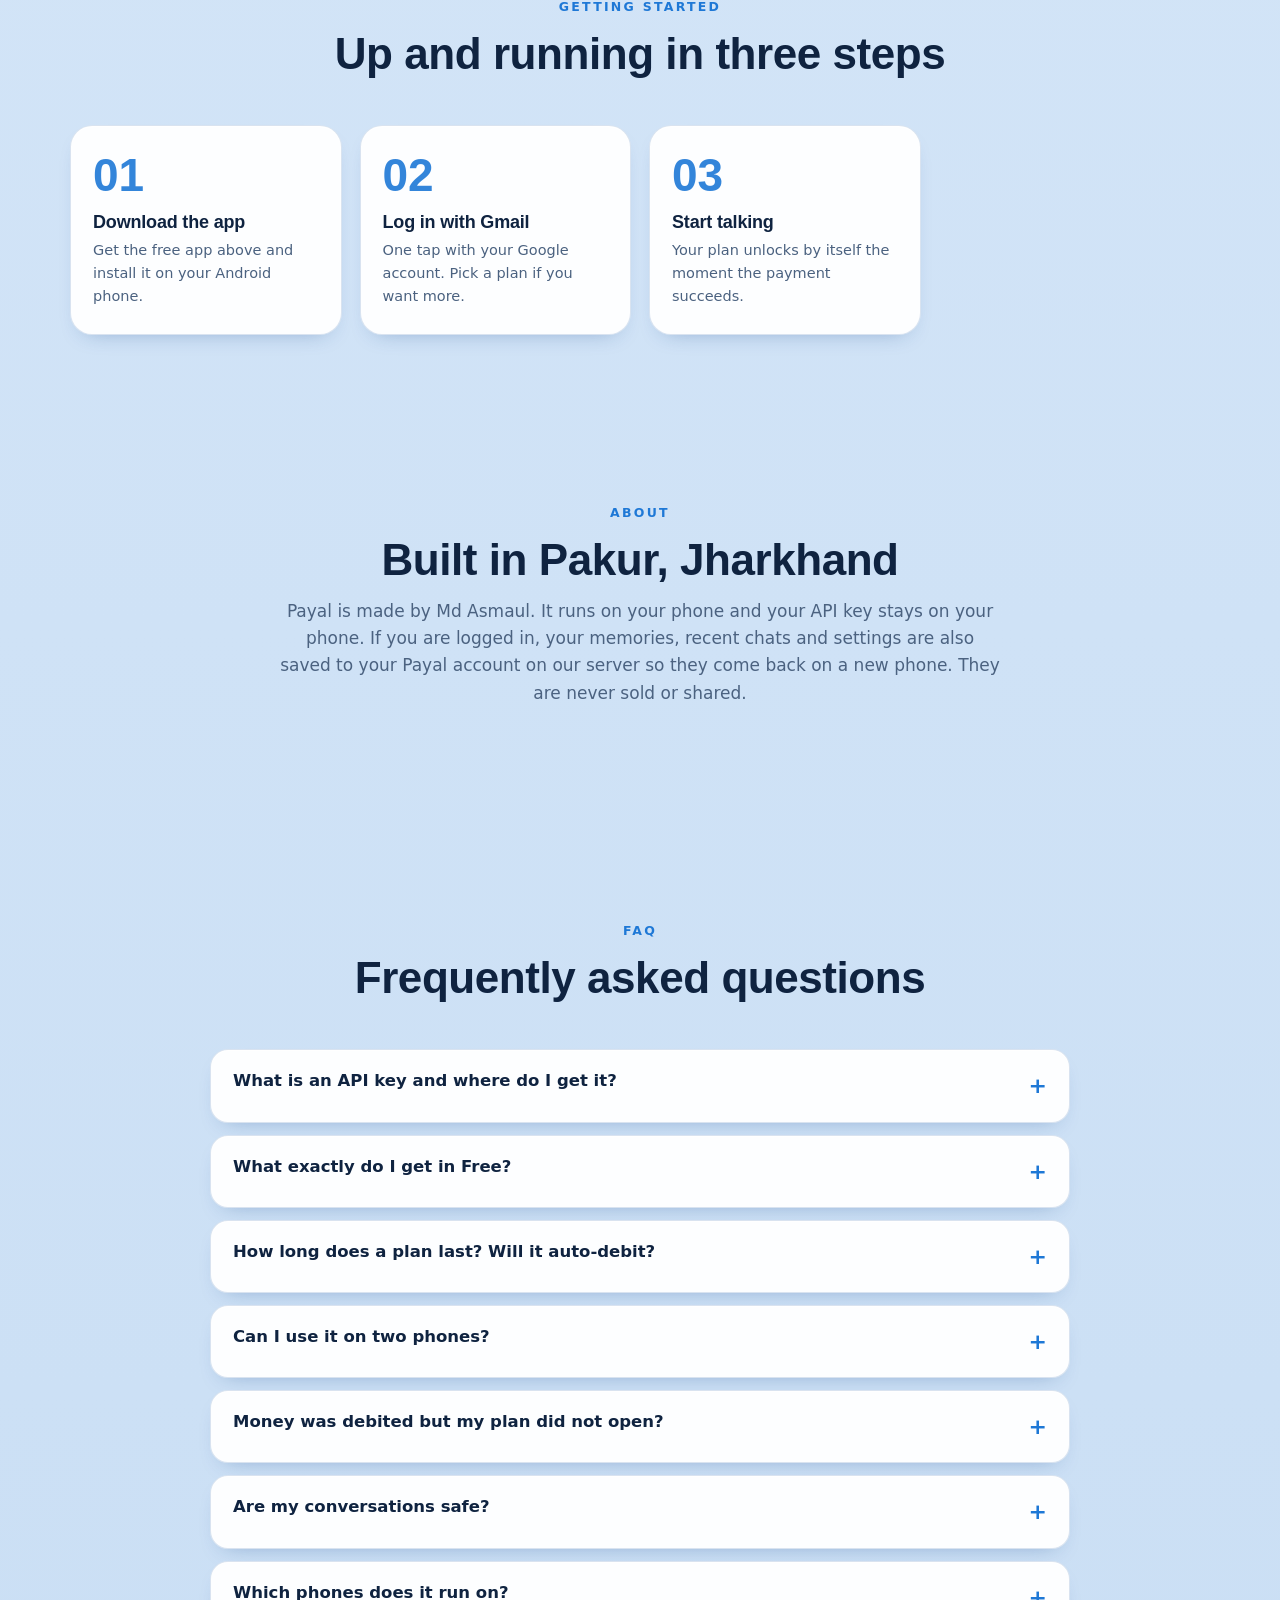
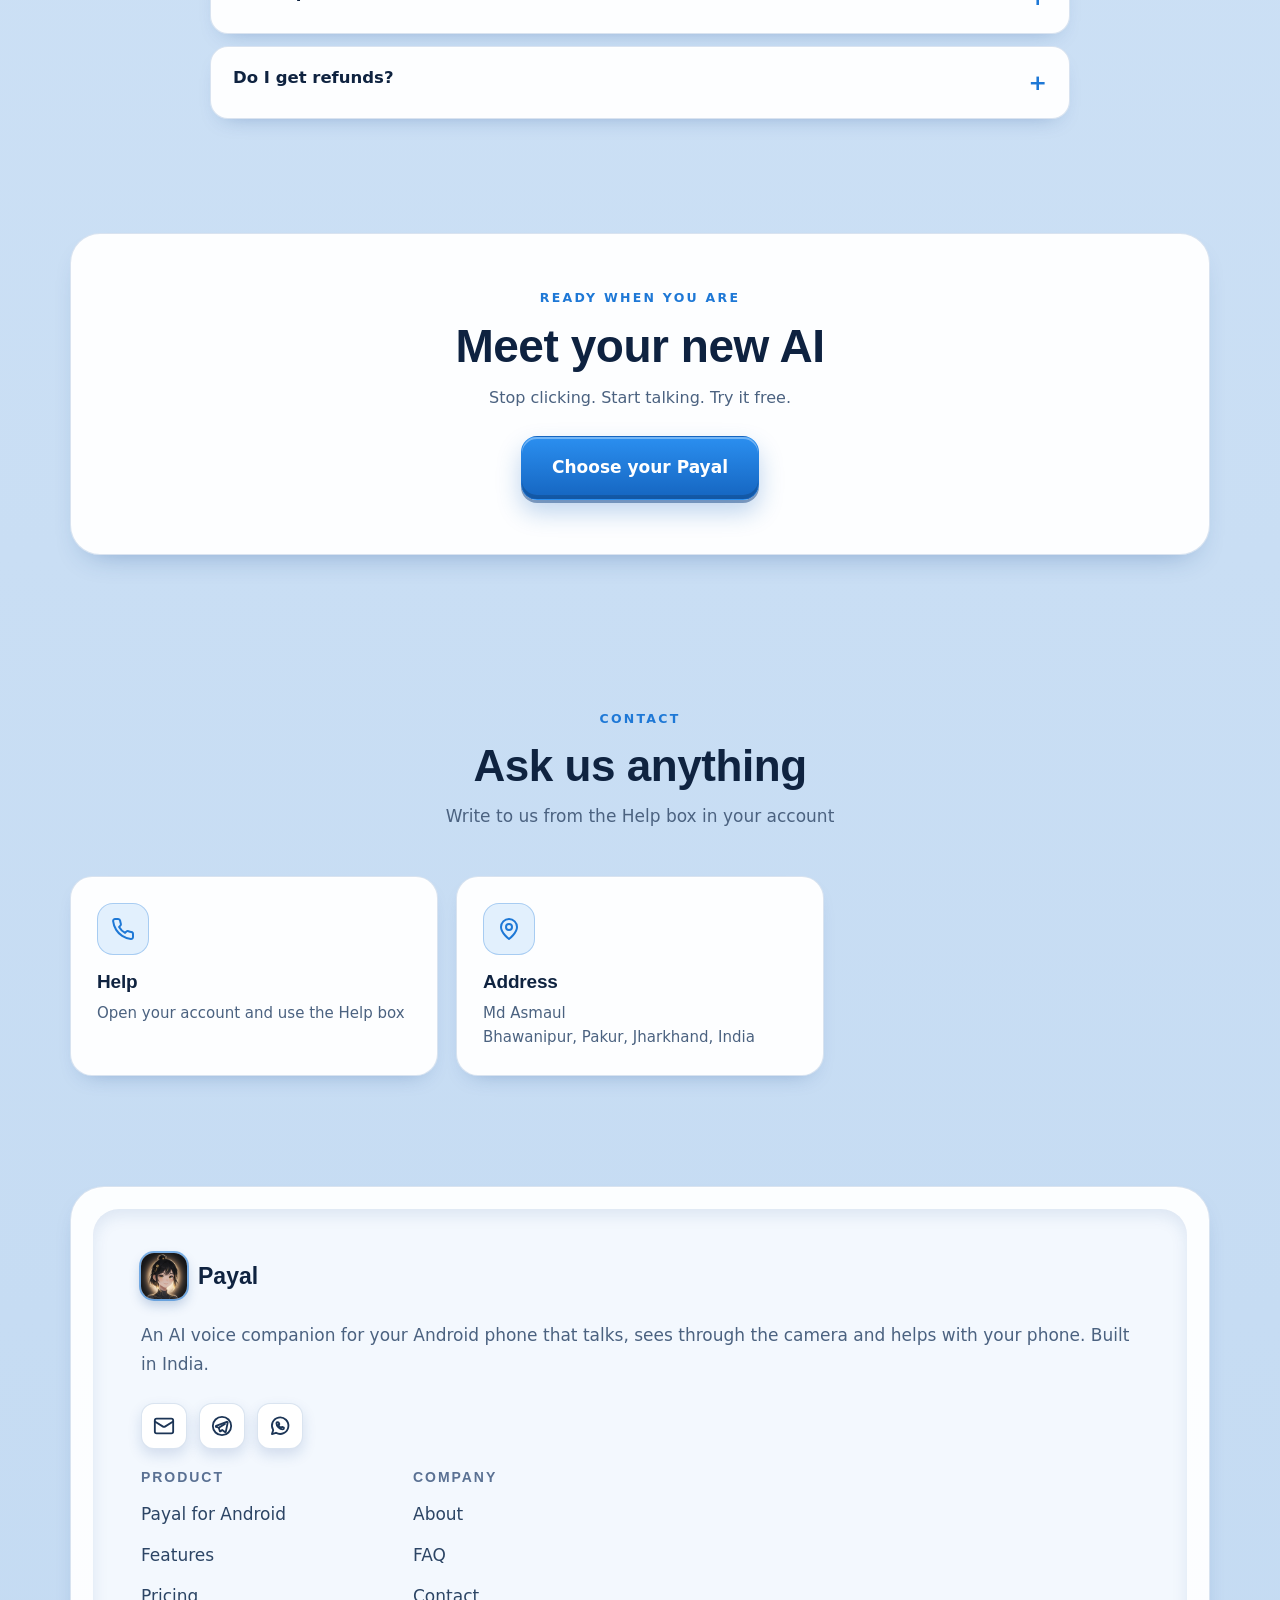
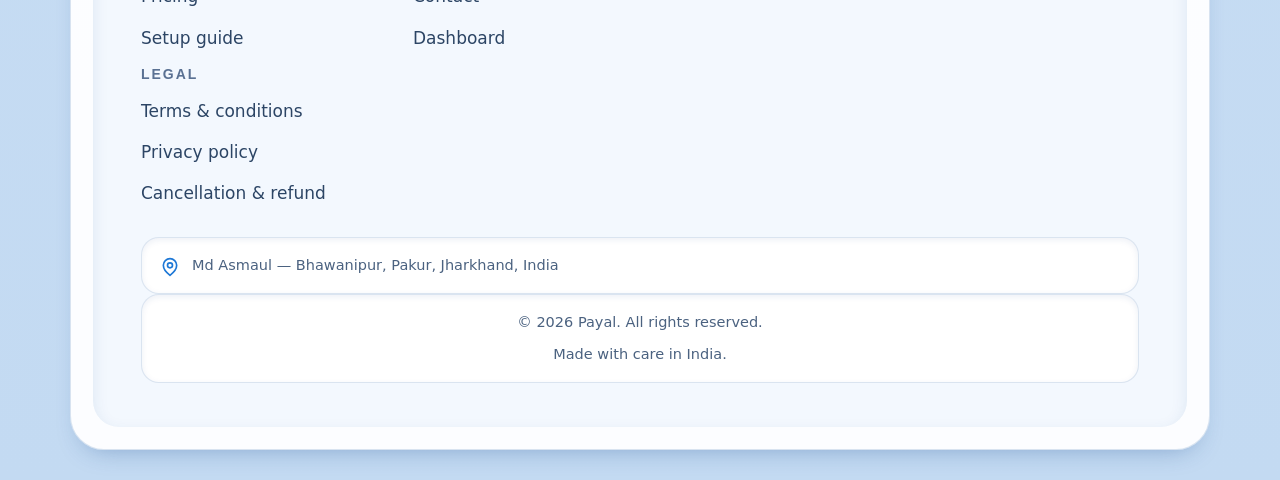
==== commit e23e6b92: "Site gives the new app: Payal 1.0.51 (payal155), 29 MB, new SHA-256 Co-Authored-By: Claude Opus 5.5 " ====
--- a/index.html
+++ b/index.html
@@ -168,7 +168,7 @@
 <div class="festive"><svg class="i sun" aria-hidden="true"><use href="#i-sun"/></svg> Winter Offer</div>
 <div class="copycard"><span>&copy; <span data-year></span> Payal. All rights reserved.</span><span>Made with care in India.</span></div>
 </div></div></div></footer>
-<script src="assets/config.js?v=84"></script>
+<script src="assets/config.js?v=85"></script>
 <script src="assets/login.js?v=84"></script>
 <script src="assets/i18n-data.js?v=84"></script>
 <script src="assets/i18n.js?v=84"></script>
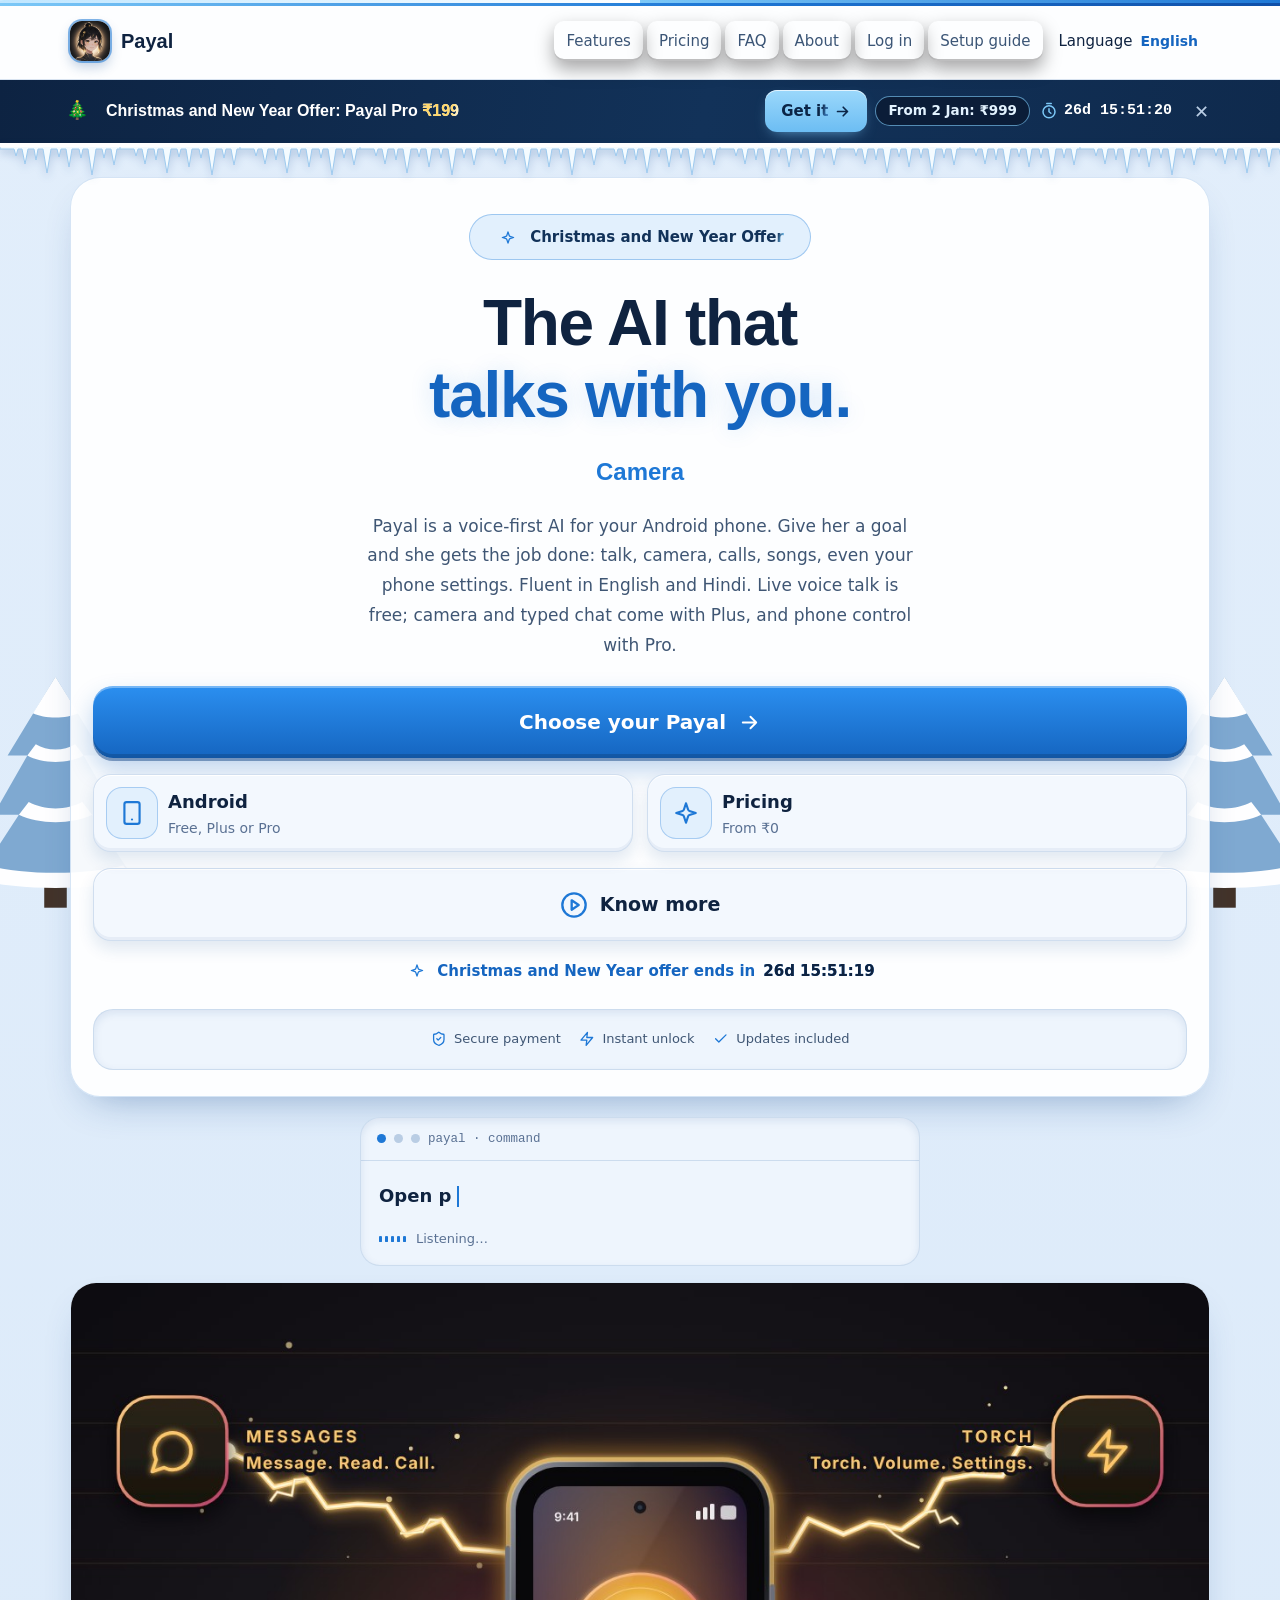
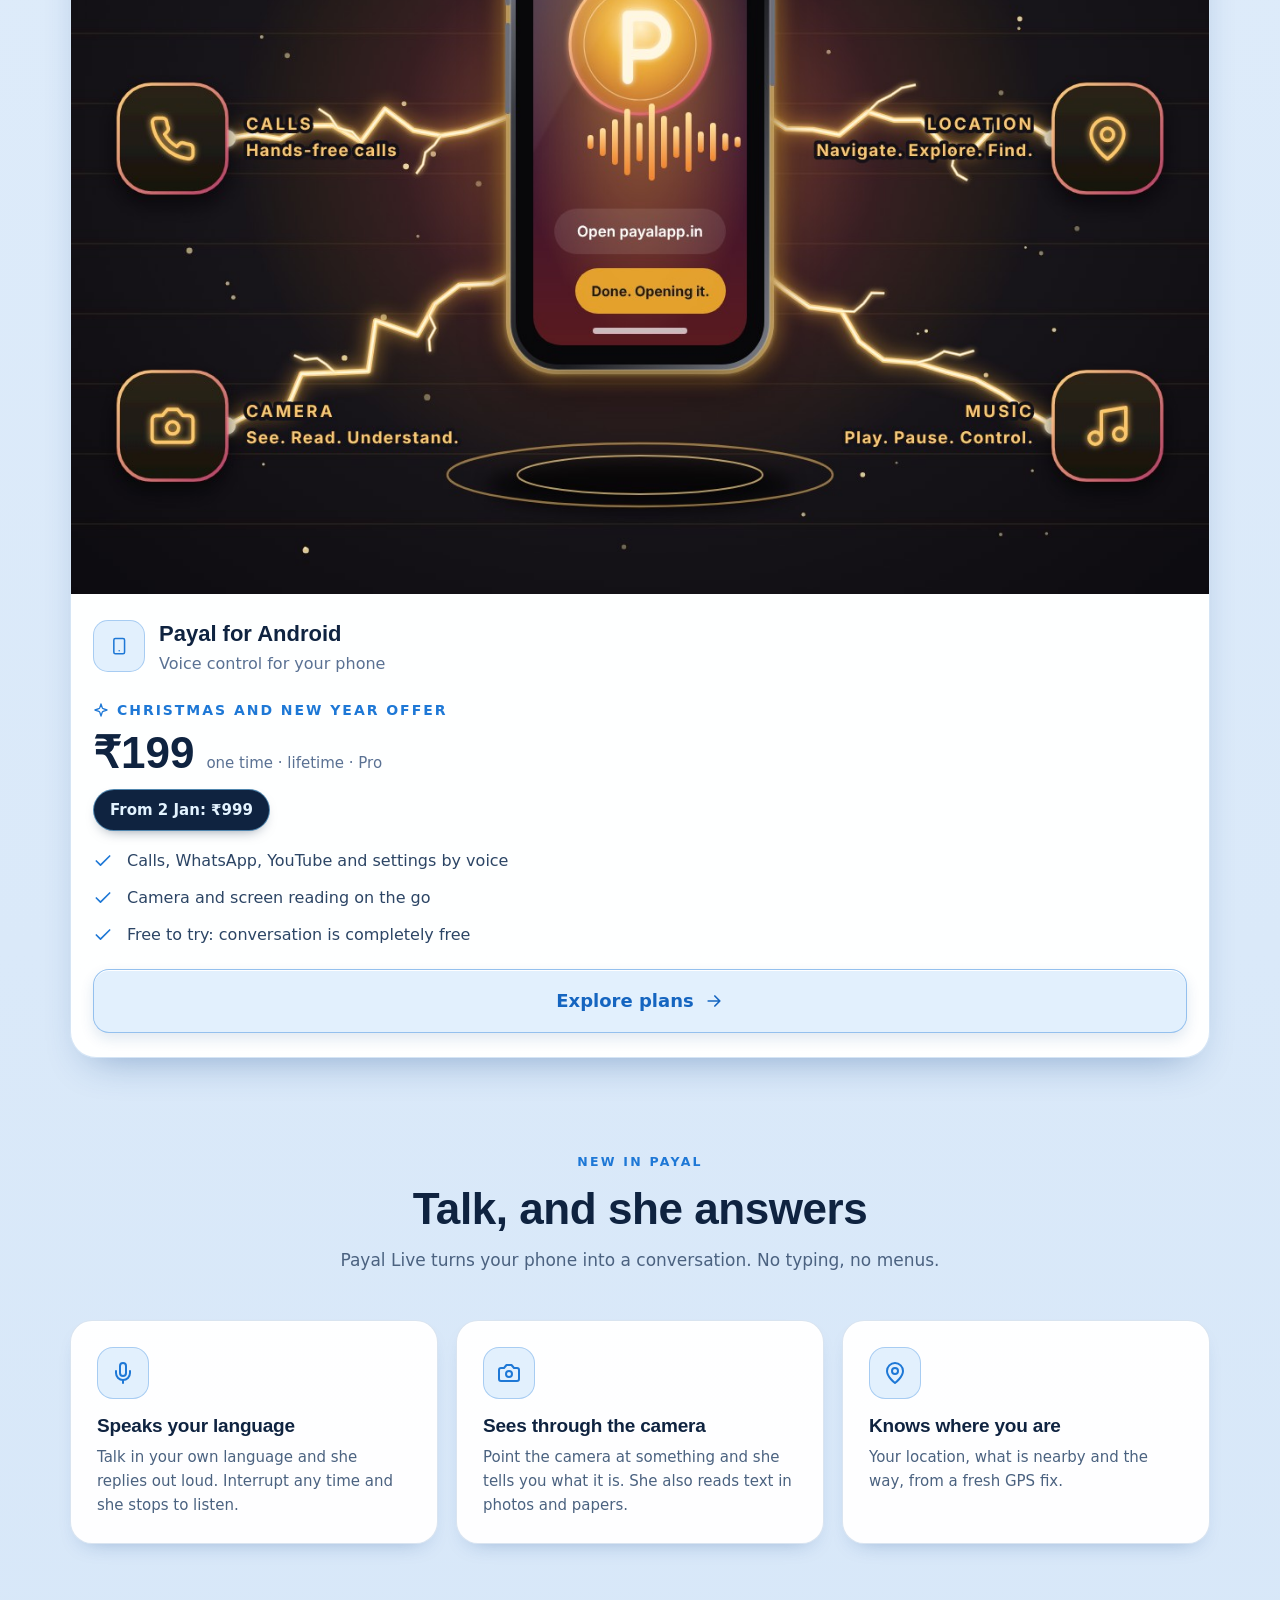
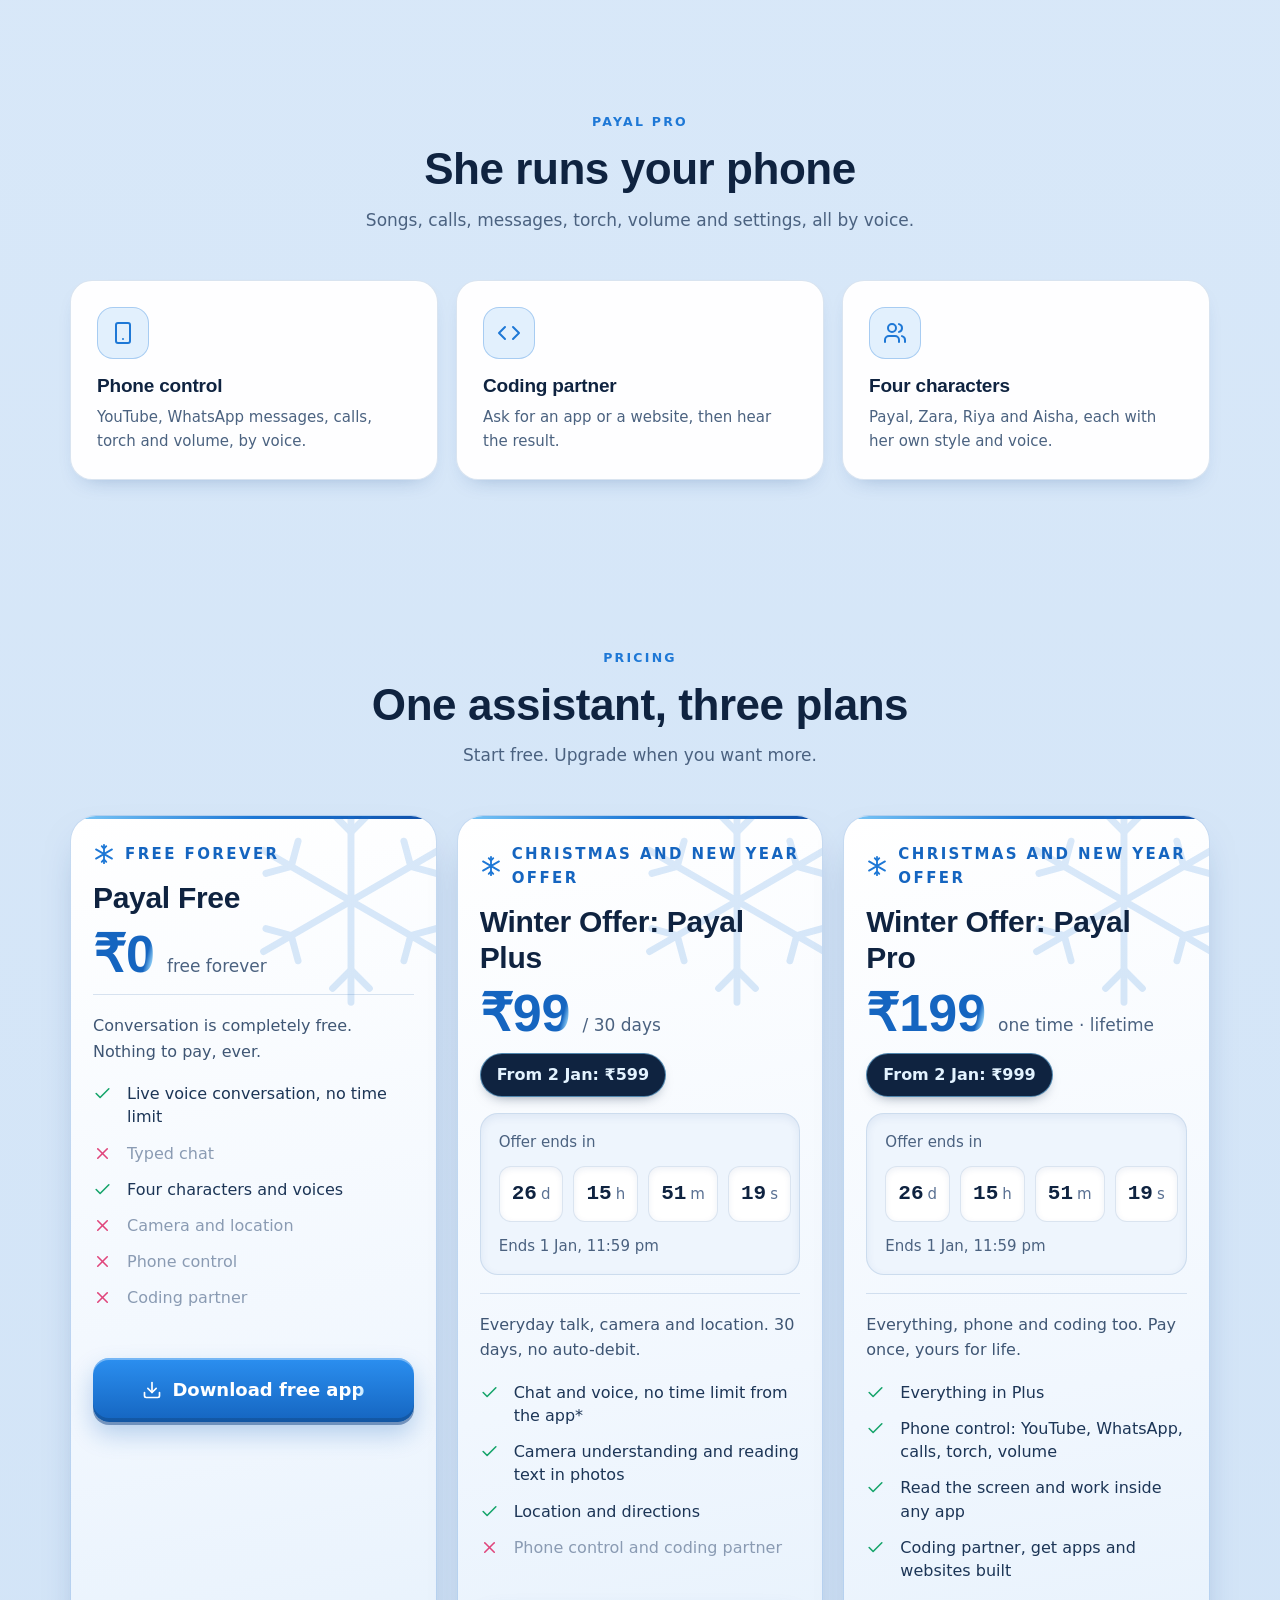
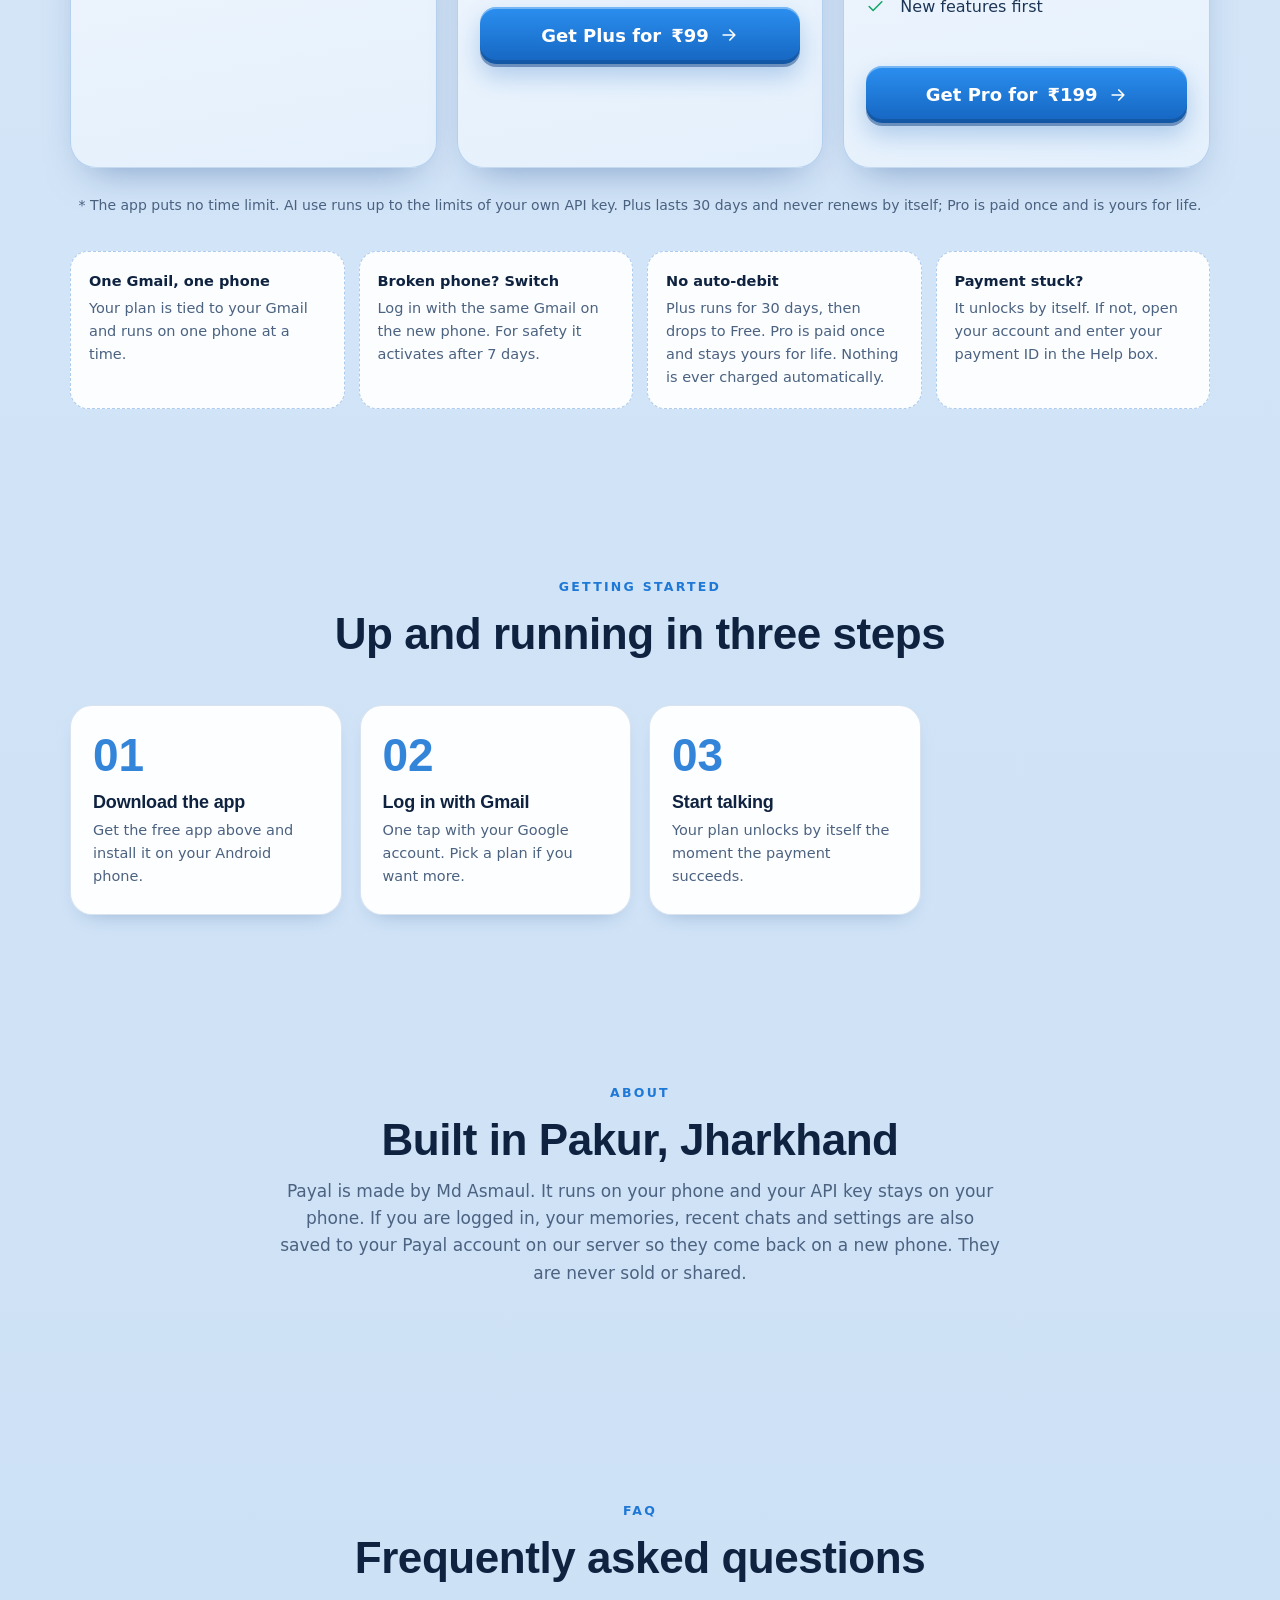
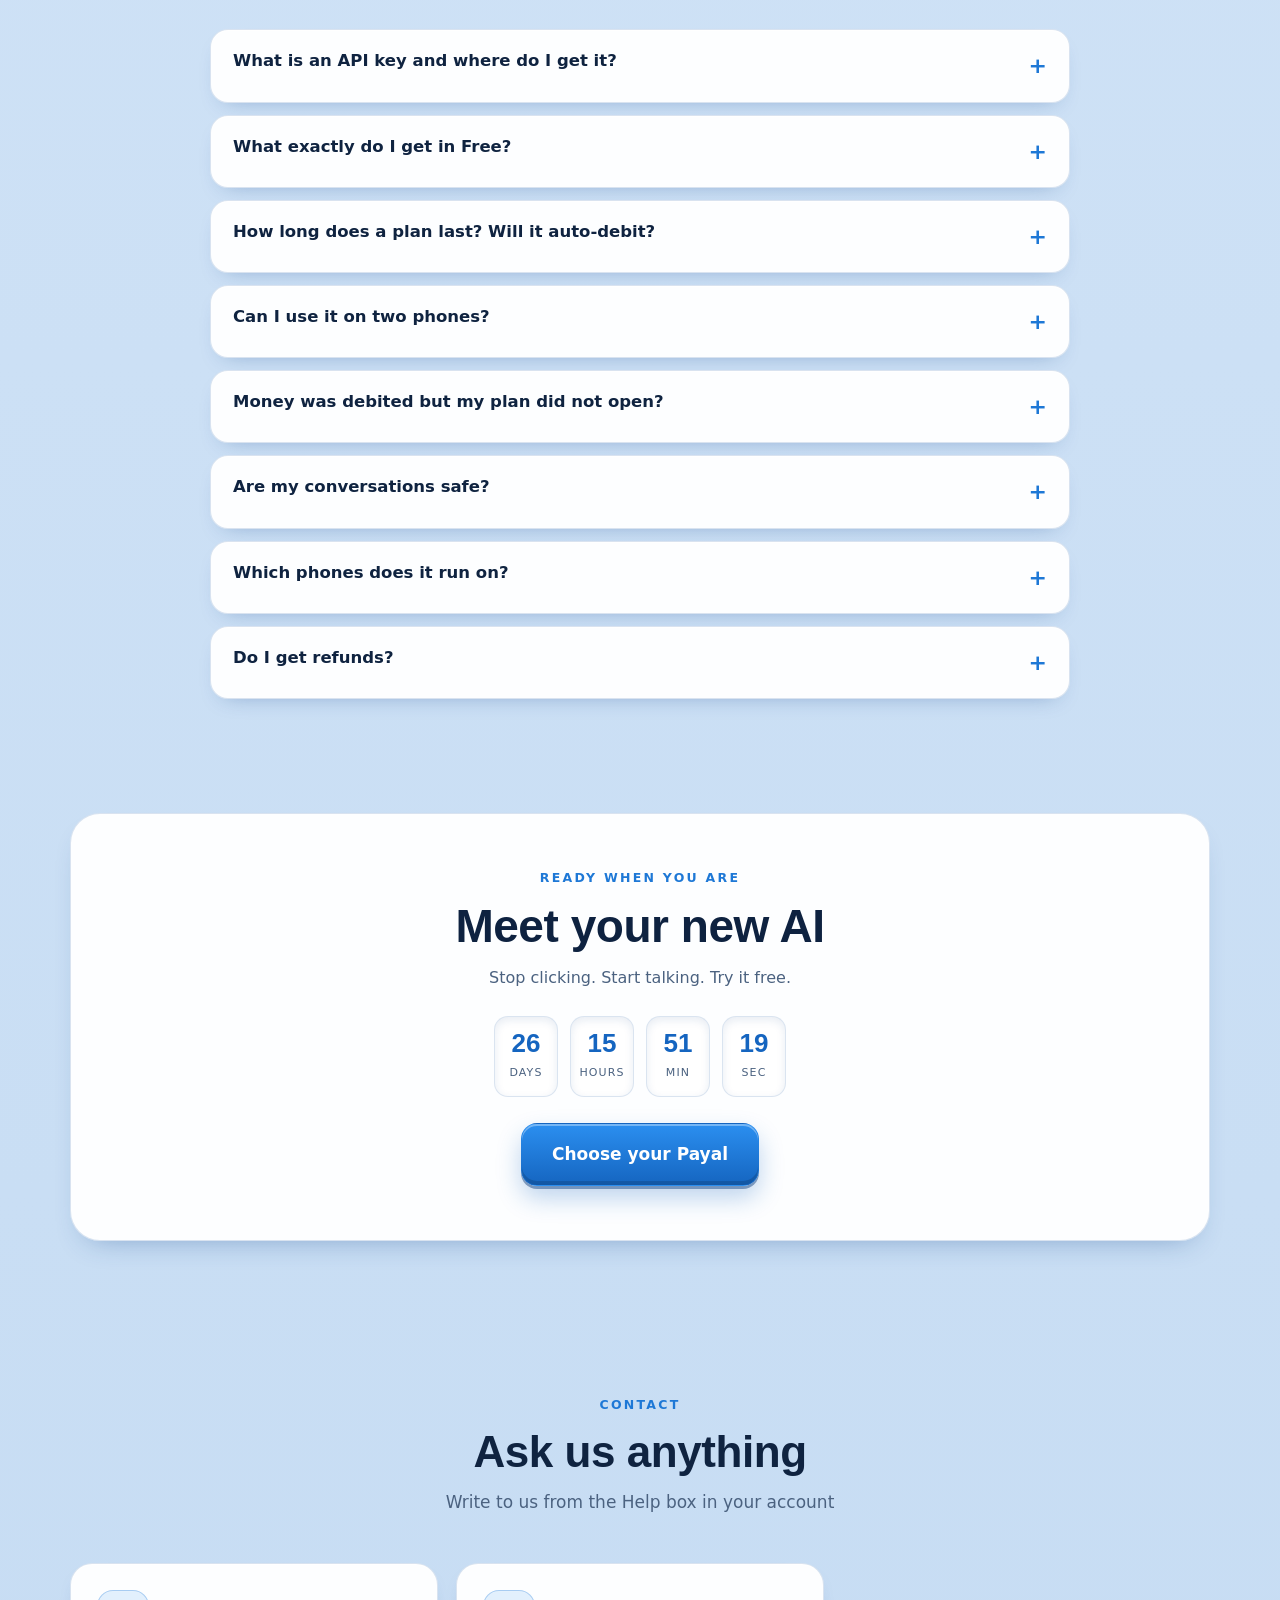
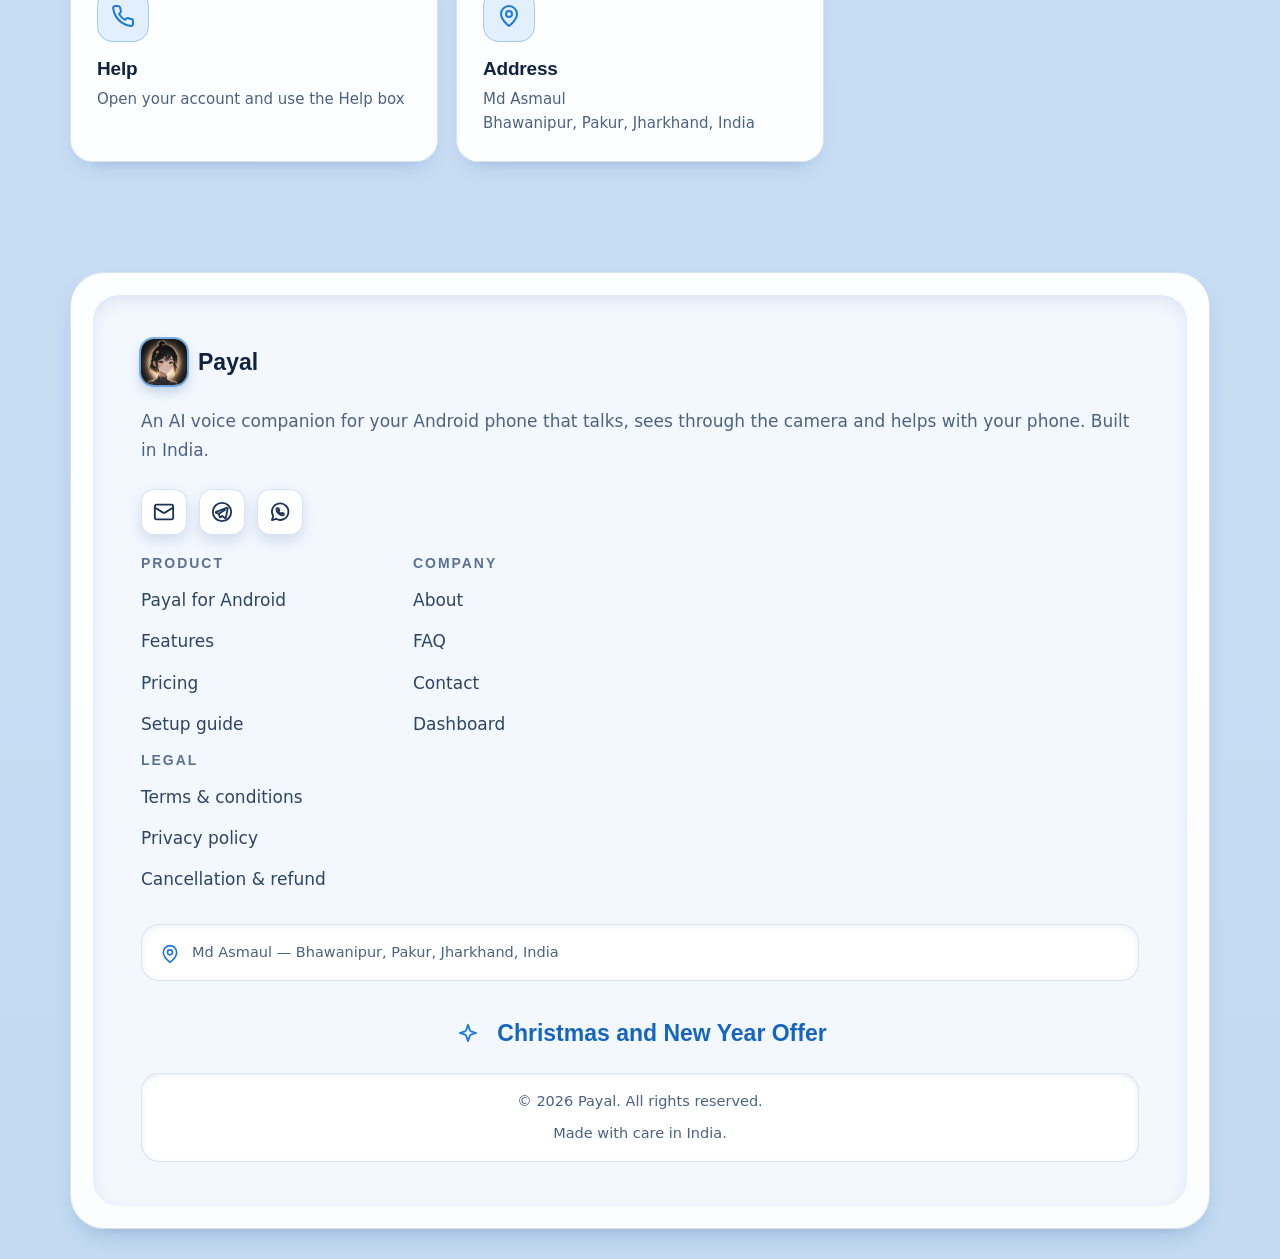
==== commit 0cef28b6: "Next offer: Christmas and New Year Offer starts by itself when the Winter Offer ends (same prices, u" ====
--- a/index.html
+++ b/index.html
@@ -168,9 +168,9 @@
 <div class="festive"><svg class="i sun" aria-hidden="true"><use href="#i-sun"/></svg> Winter Offer</div>
 <div class="copycard"><span>&copy; <span data-year></span> Payal. All rights reserved.</span><span>Made with care in India.</span></div>
 </div></div></div></footer>
-<script src="assets/config.js?v=85"></script>
+<script src="assets/config.js?v=86"></script>
 <script src="assets/login.js?v=84"></script>
-<script src="assets/i18n-data.js?v=84"></script>
+<script src="assets/i18n-data.js?v=86"></script>
 <script src="assets/i18n.js?v=84"></script>
 <script src="assets/app.js?v=84"></script>
 <script src="assets/orb.js?v=84"></script>
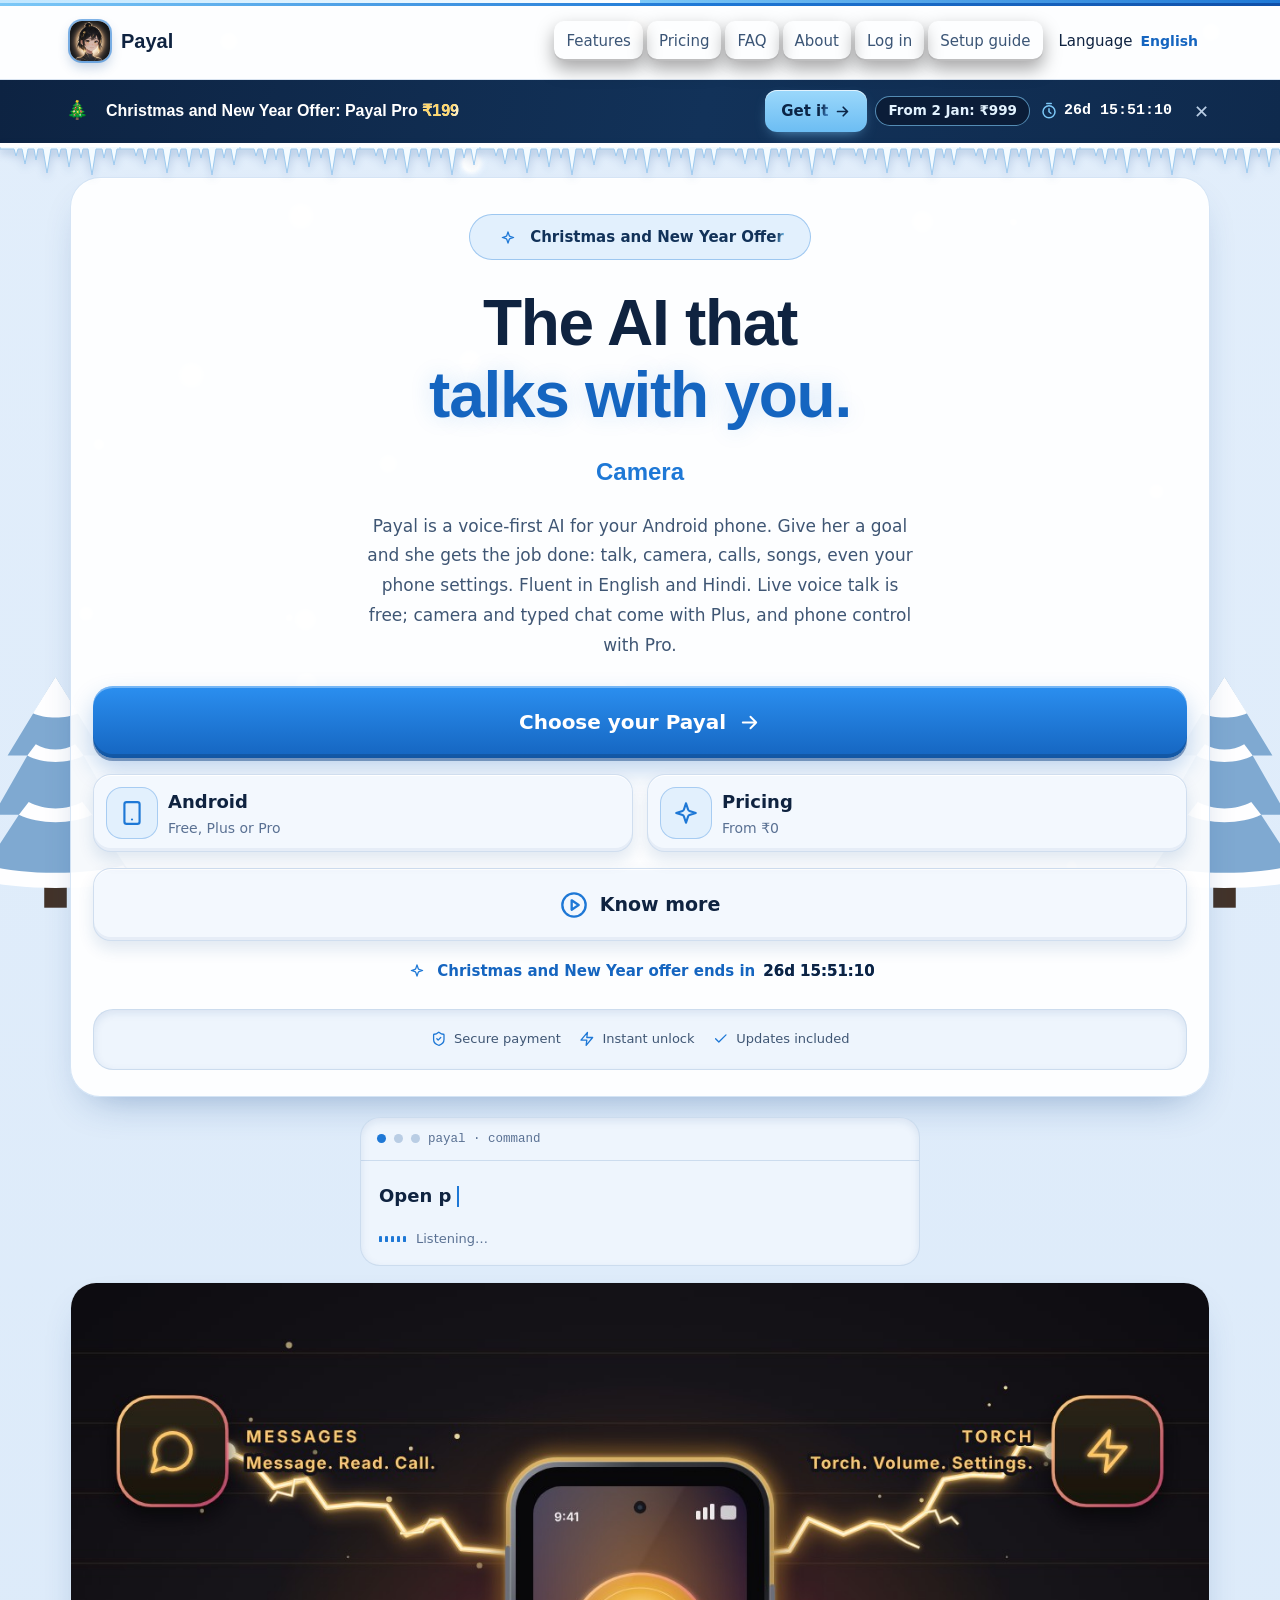
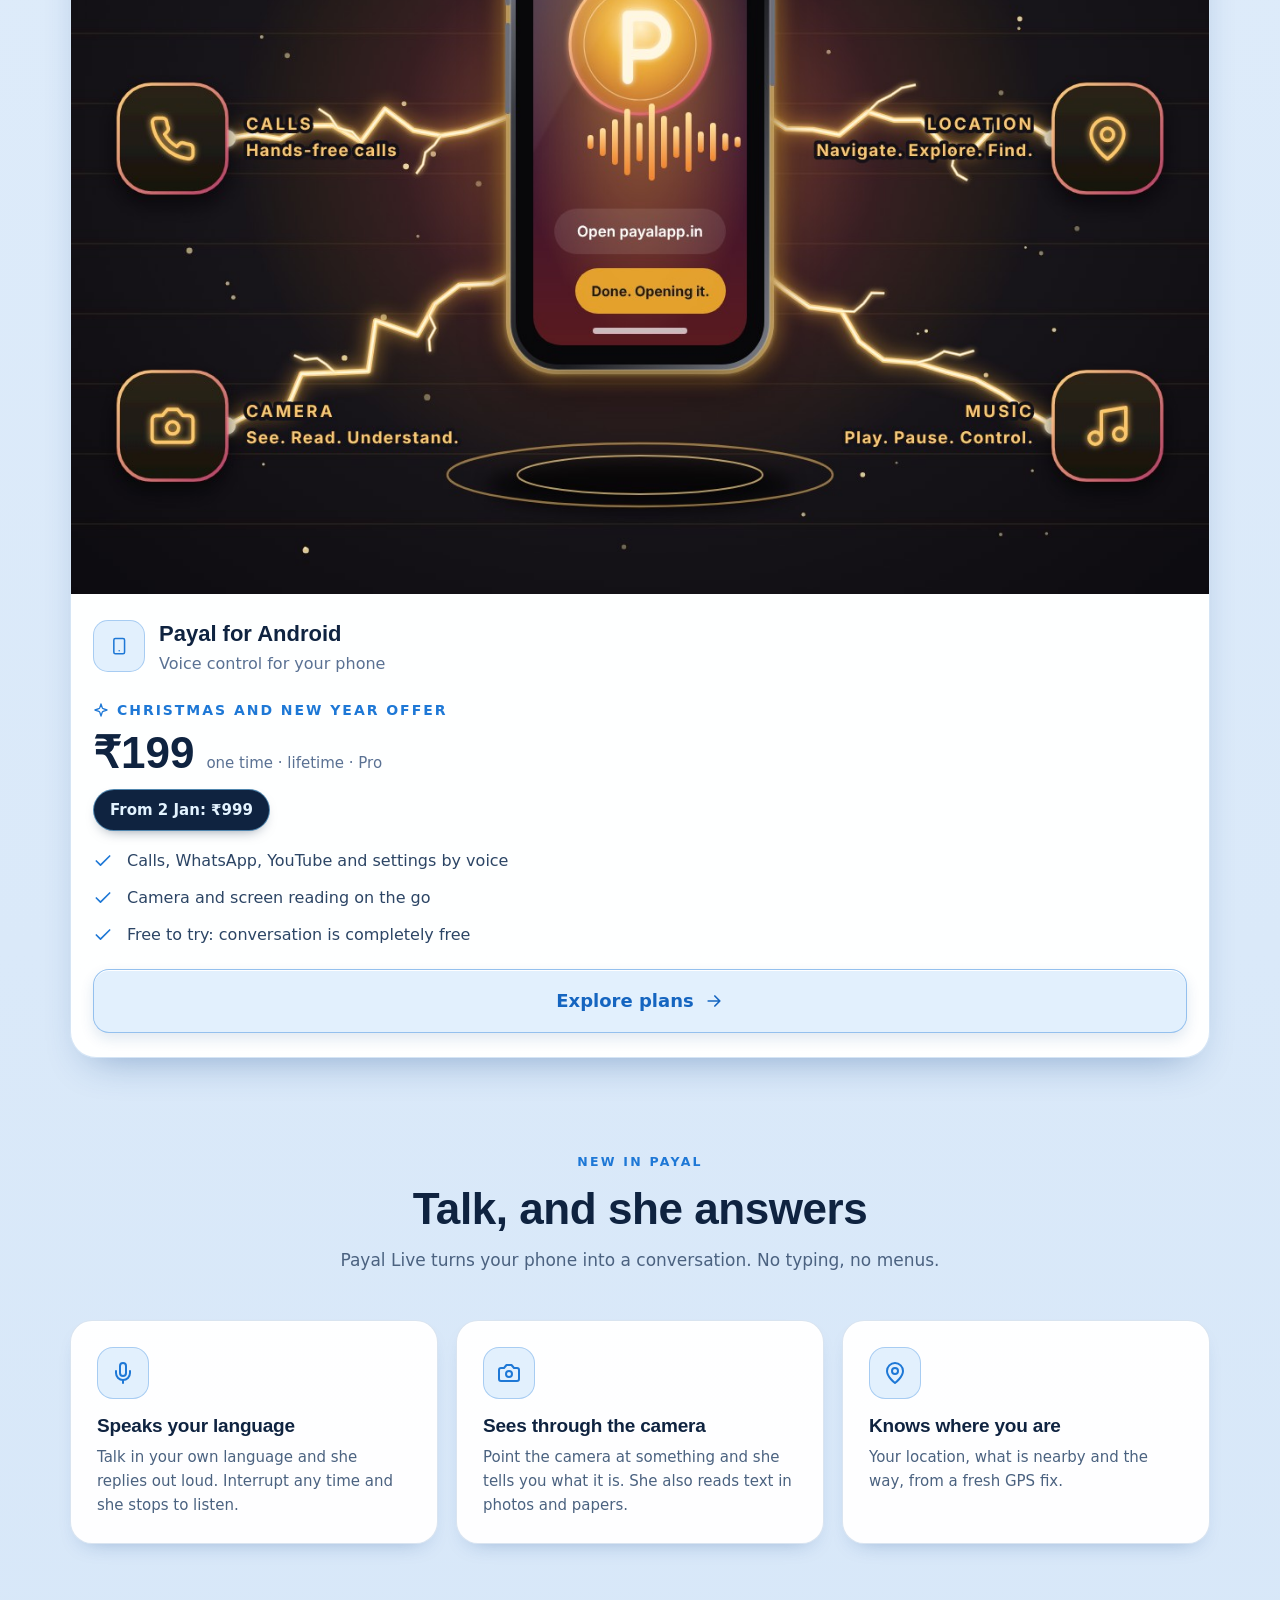
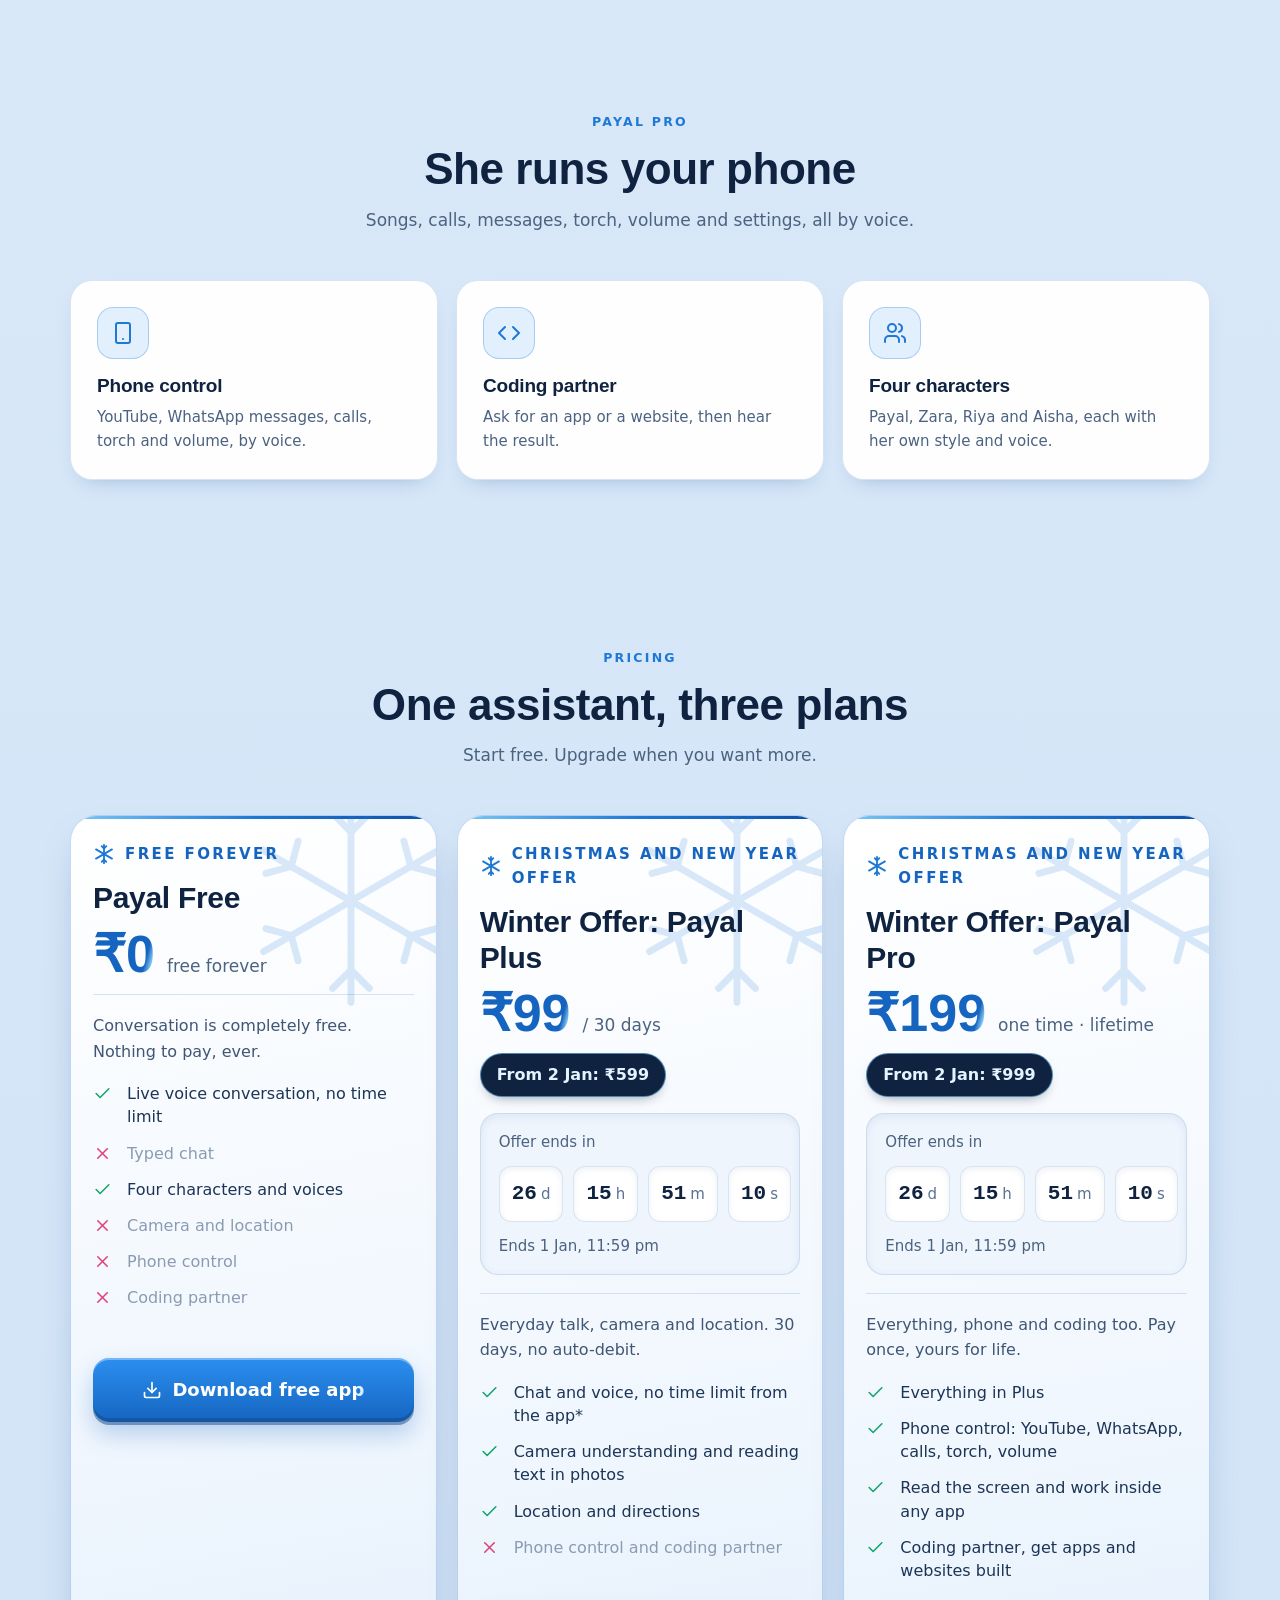
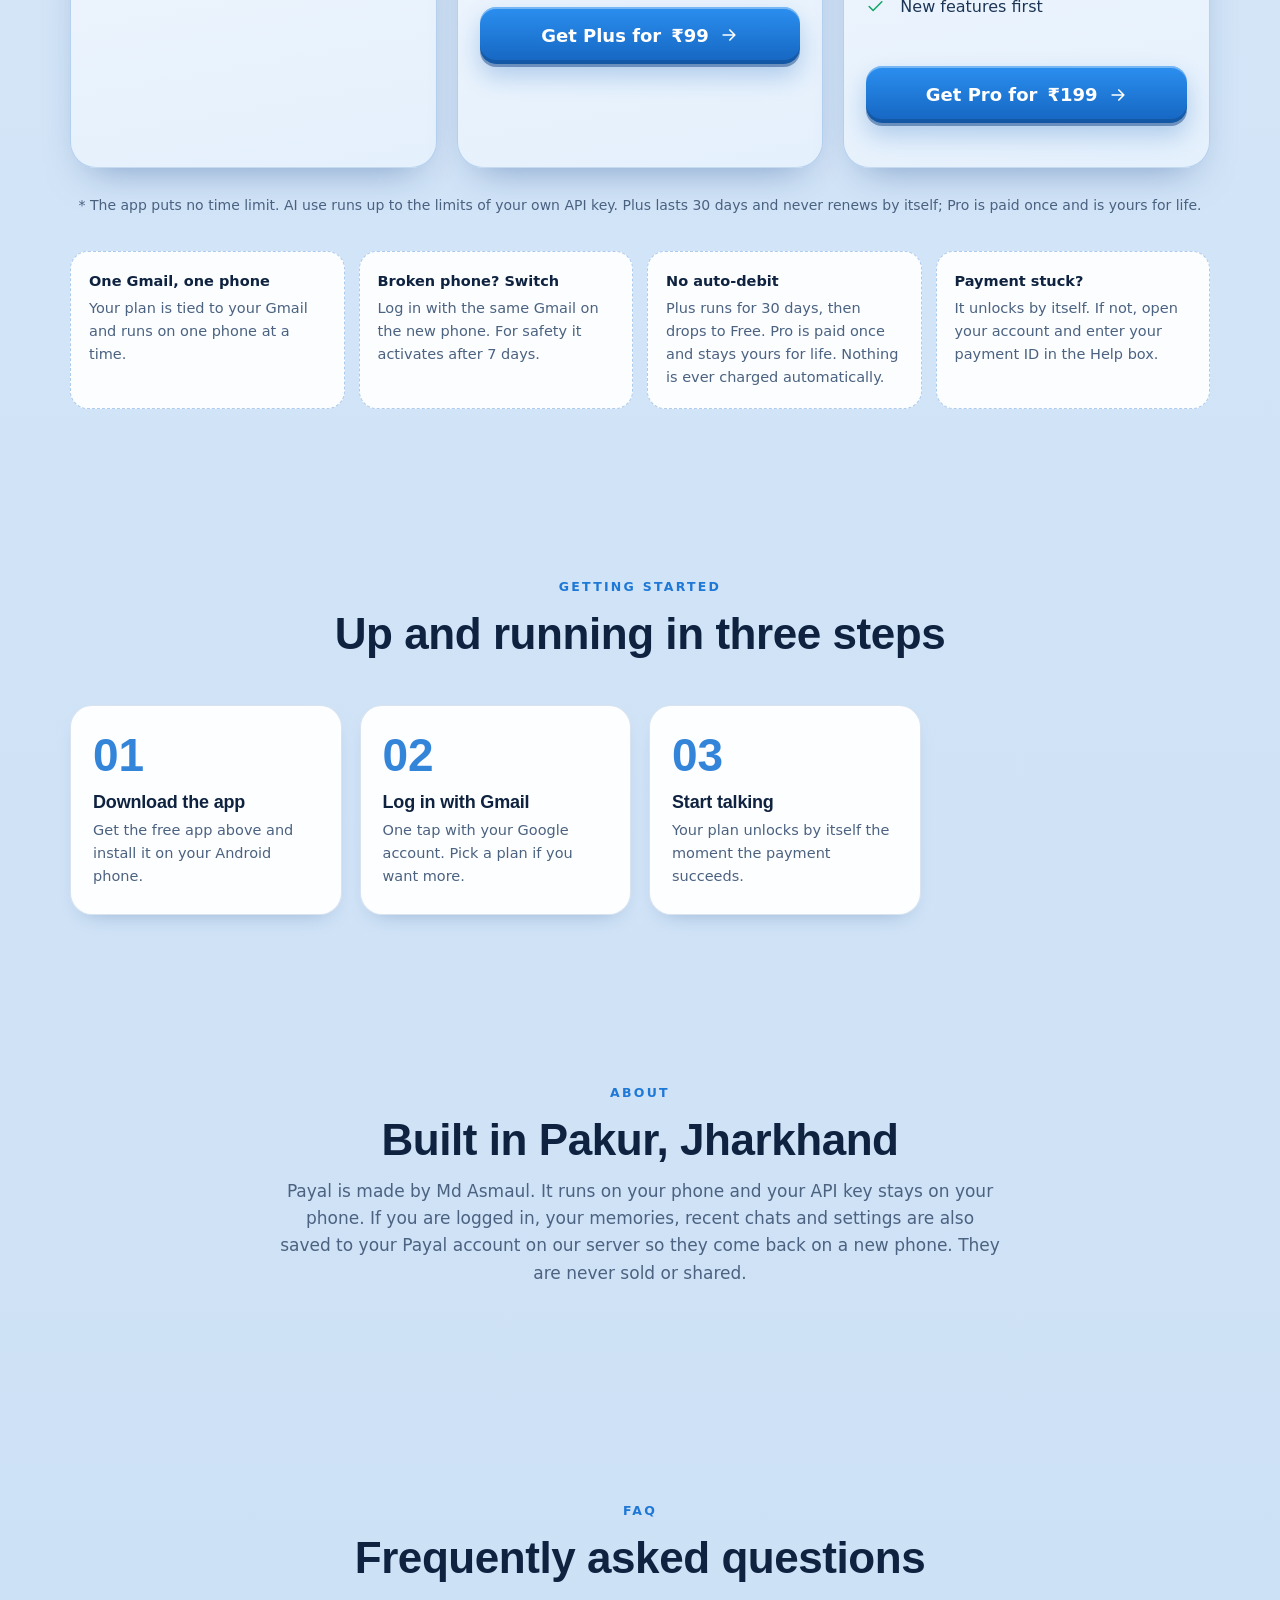
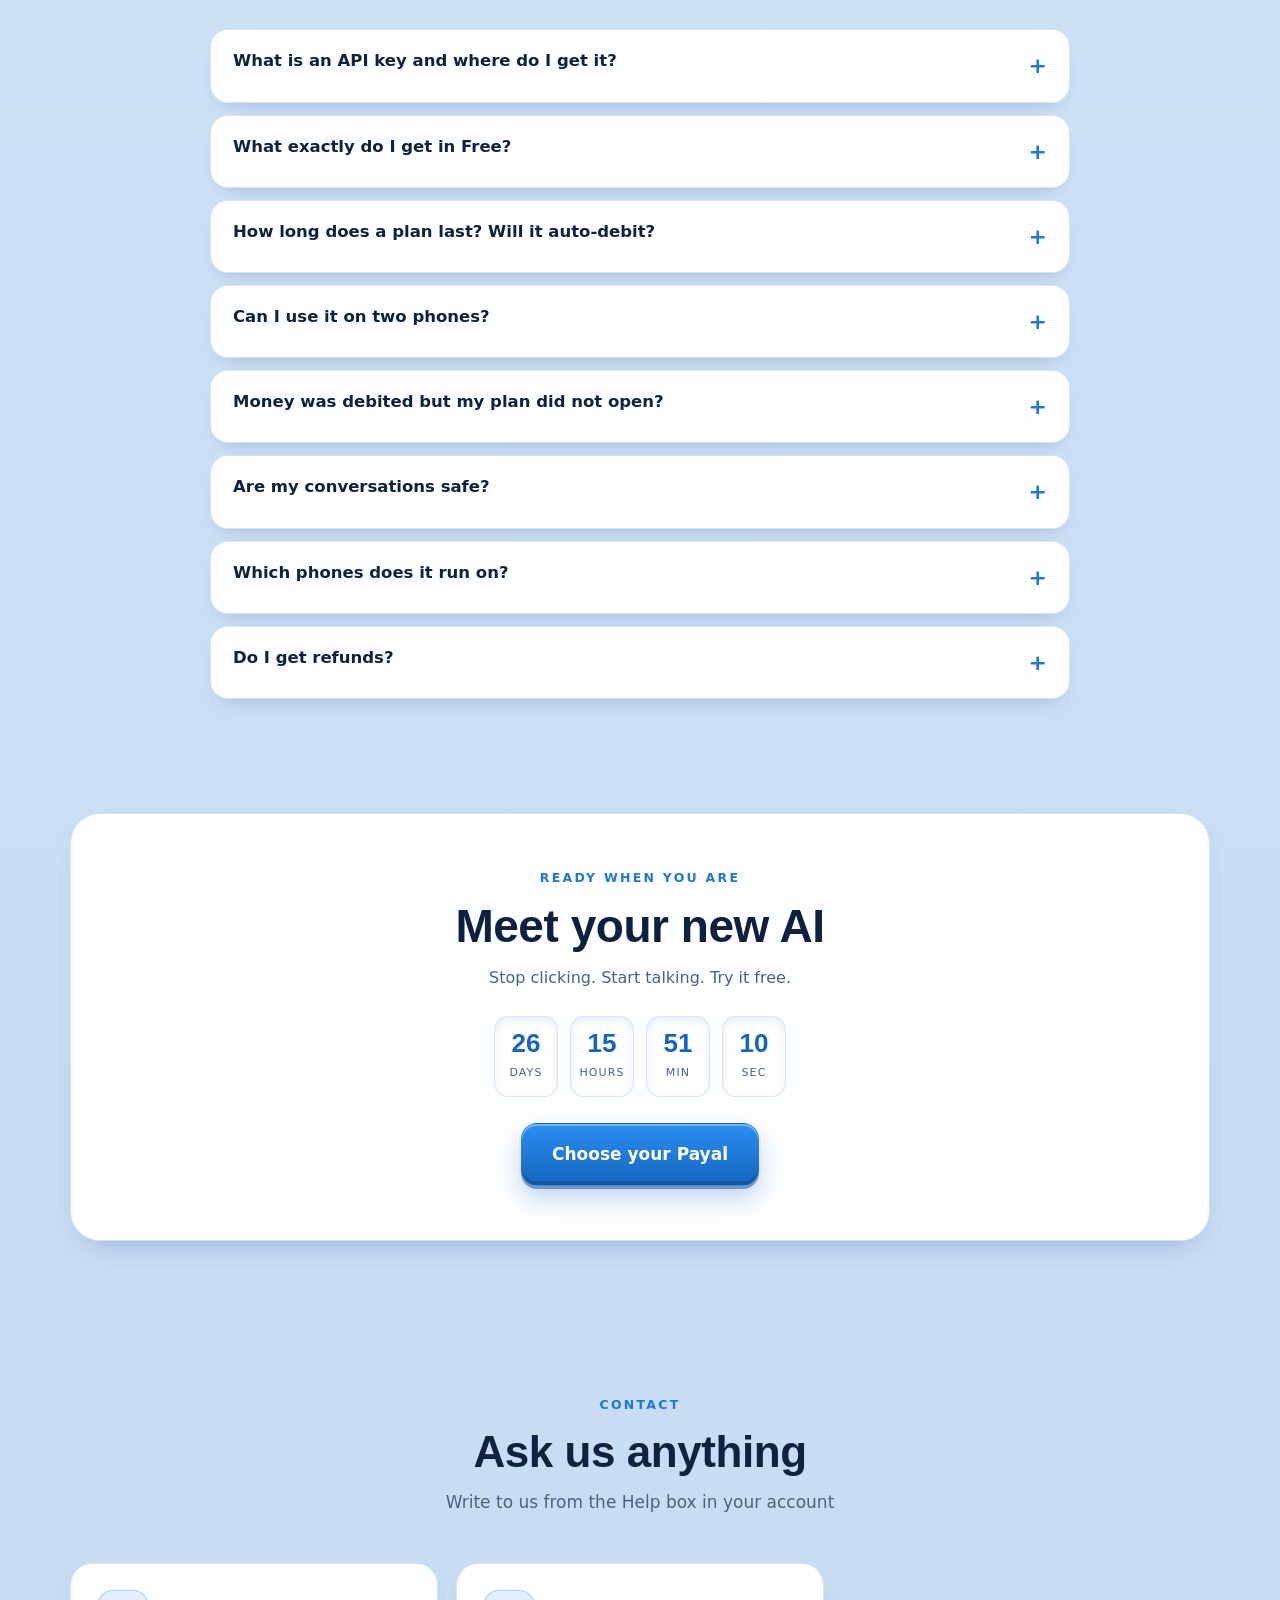
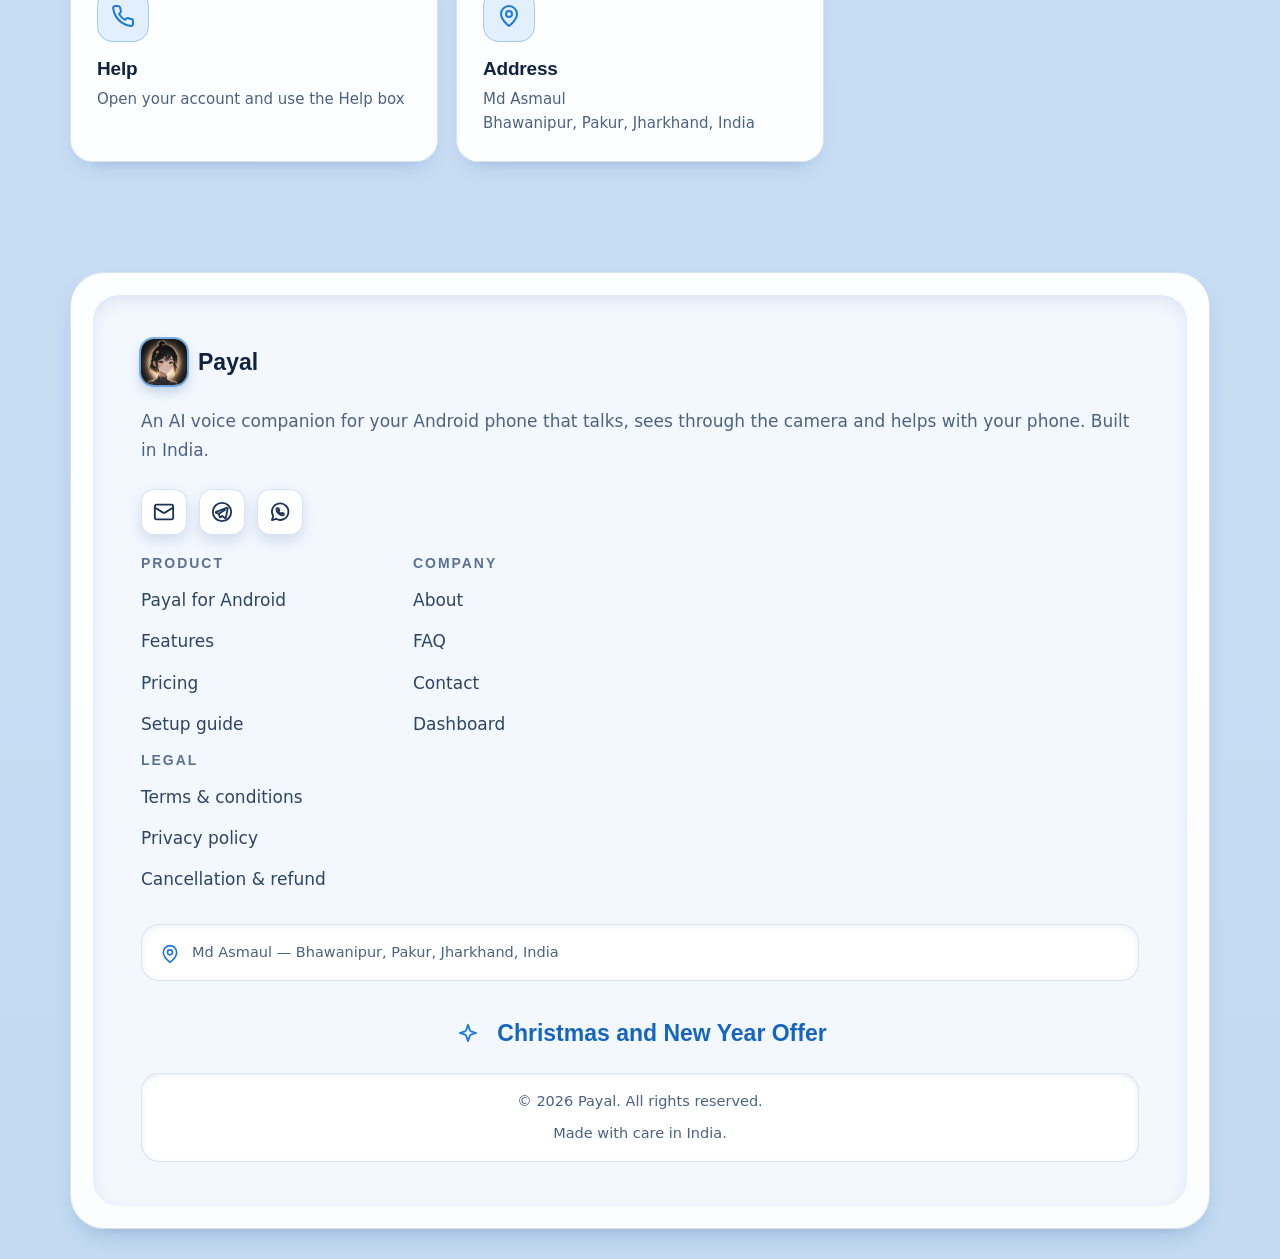
==== commit 4a58f830: "Smoother scrolling: decorations pause while scrolling, snow holds still during scroll, fewer flakes " ====
--- a/index.html
+++ b/index.html
@@ -20,7 +20,7 @@
 <link rel="preconnect" href="https://fonts.googleapis.com">
 <link rel="preconnect" href="https://fonts.gstatic.com" crossorigin>
 <link href="https://fonts.googleapis.com/css2?family=Inter:wght@400;500;600;700&family=Noto+Sans+Devanagari:wght@400;500;600;700&family=Noto+Sans+Bengali:wght@400;500;600;700&family=Poppins:wght@600;700;800&display=swap" rel="stylesheet">
-<link rel="stylesheet" href="assets/style.css?v=84">
+<link rel="stylesheet" href="assets/style.css?v=86">
 <script type="application/ld+json">{"@context":"https://schema.org","@type":"SoftwareApplication","name":"Payal","operatingSystem":"Android","applicationCategory":"LifestyleApplication","offers":[{"@type":"Offer","price":"0","priceCurrency":"INR"},{"@type":"Offer","name":"Payal Plus (30 days)","price":"99","priceCurrency":"INR","priceValidUntil":"2026-11-30"},{"@type":"Offer","name":"Payal Pro (lifetime)","price":"199","priceCurrency":"INR","priceValidUntil":"2026-11-30"}],"author":{"@type":"Person","name":"Md Asmaul"}}</script>
 <link rel="stylesheet" href="assets/winter.css?v=84">
 </head>
@@ -172,8 +172,8 @@
 <script src="assets/login.js?v=84"></script>
 <script src="assets/i18n-data.js?v=86"></script>
 <script src="assets/i18n.js?v=84"></script>
-<script src="assets/app.js?v=84"></script>
+<script src="assets/app.js?v=86"></script>
 <script src="assets/orb.js?v=84"></script>
 <script src="assets/home.js?v=84"></script>
-<script src="assets/snow.js?v=84"></script>
+<script src="assets/snow.js?v=86"></script>
 </body></html>
--- a/assets/style.css
+++ b/assets/style.css
@@ -544,3 +544,6 @@
 .launchline b{-webkit-text-fill-color:#fff}
 .obar-btn .shtxt,[data-apk] .shtxt{--c1:#2a1100;--c2:#a8602c}
 @media (prefers-reduced-motion:reduce){.shtxt,.festive,.plan.dw .offer,.plan .now,.price .now,.obar-t,.obar-p,.launchline,.plan.dw .t-offer{animation:none}}
+
+/* smooth scrolling: looping decorations pause while the page moves */
+.scrolling *,.scrolling *:before,.scrolling *:after{animation-play-state:paused!important}
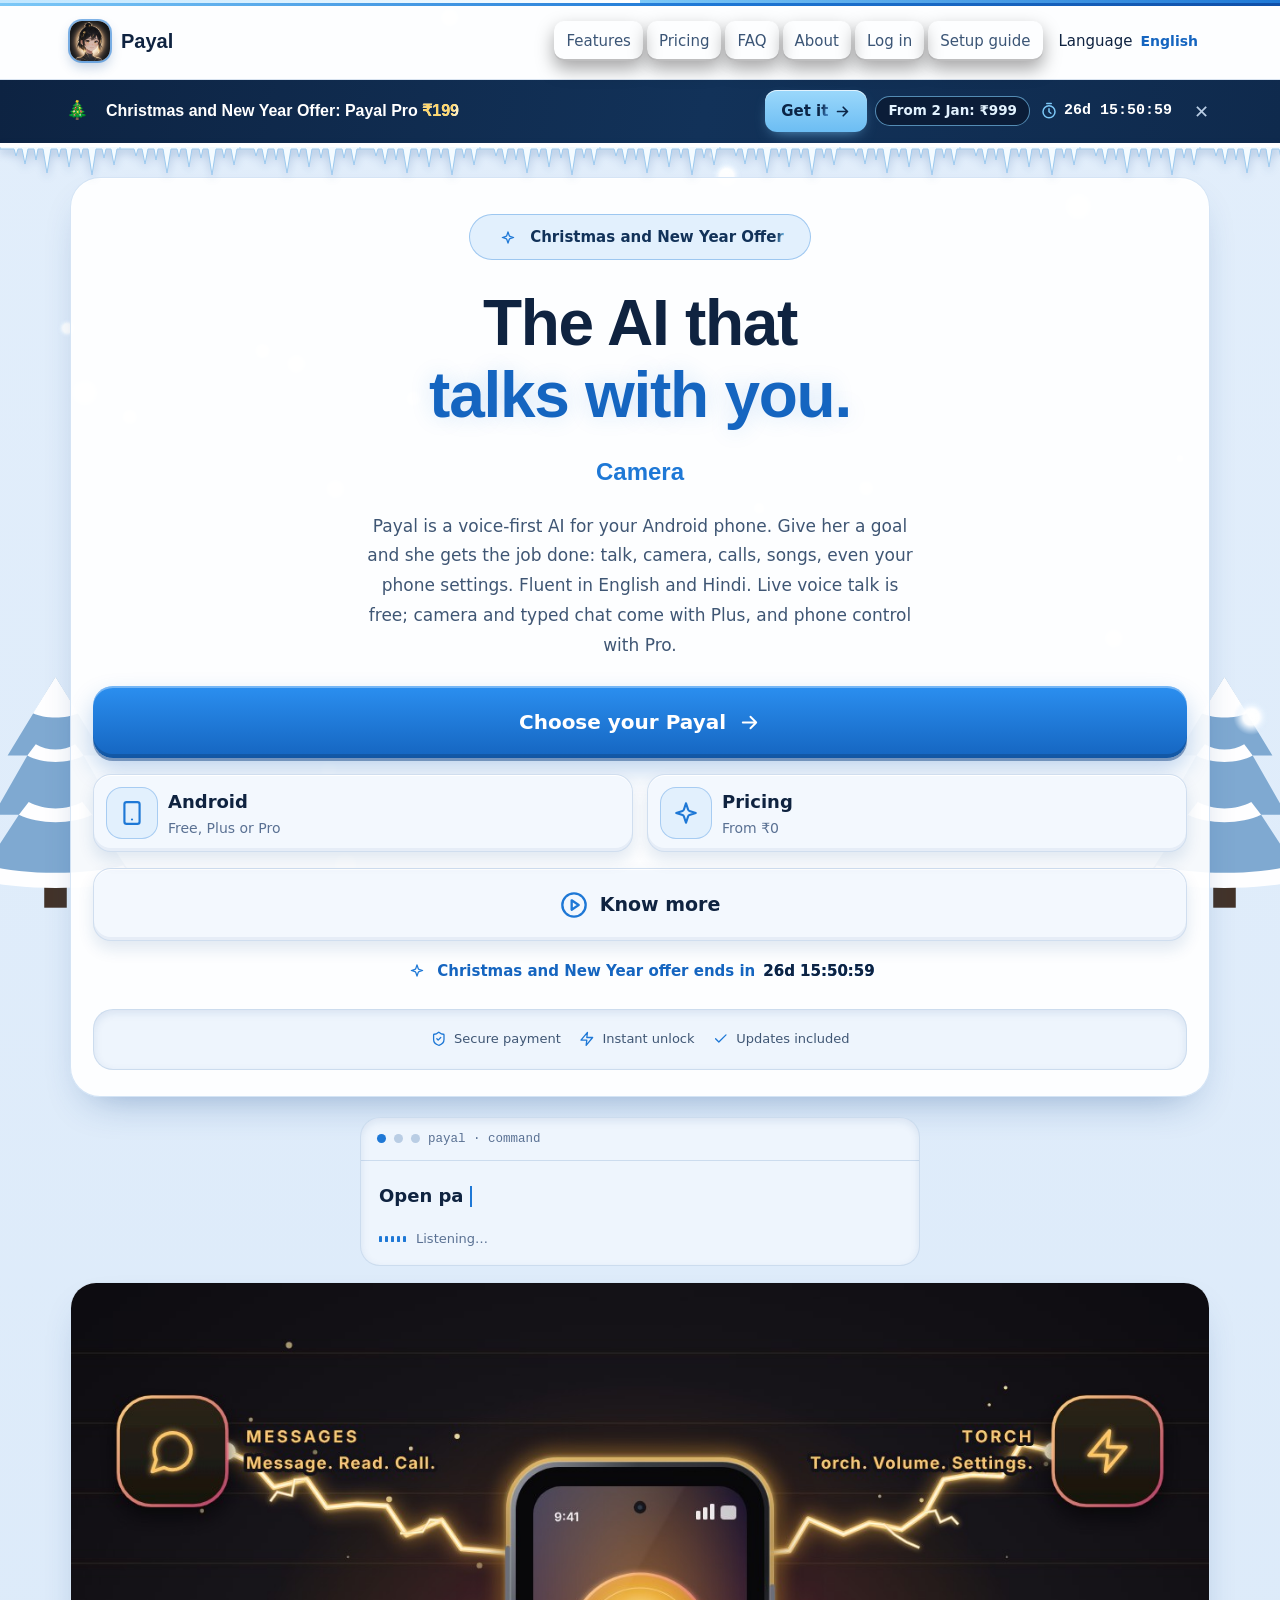
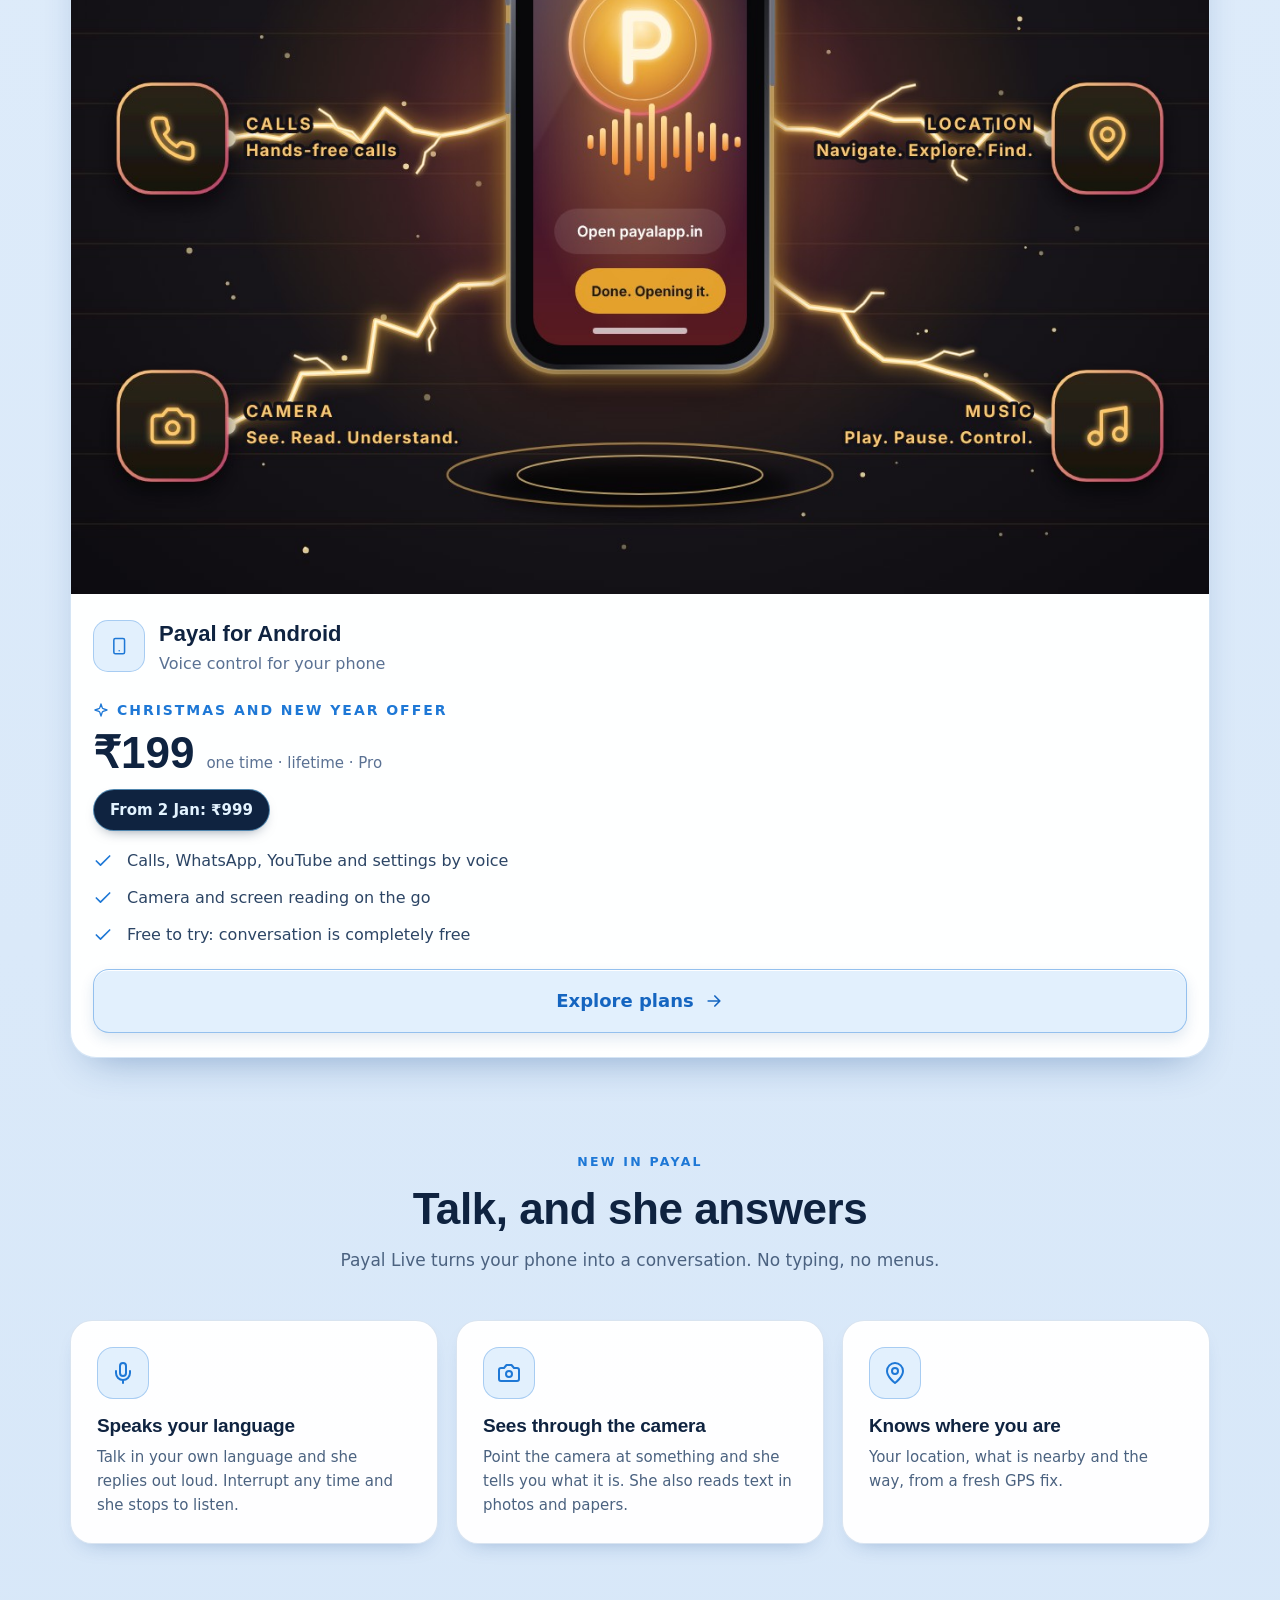
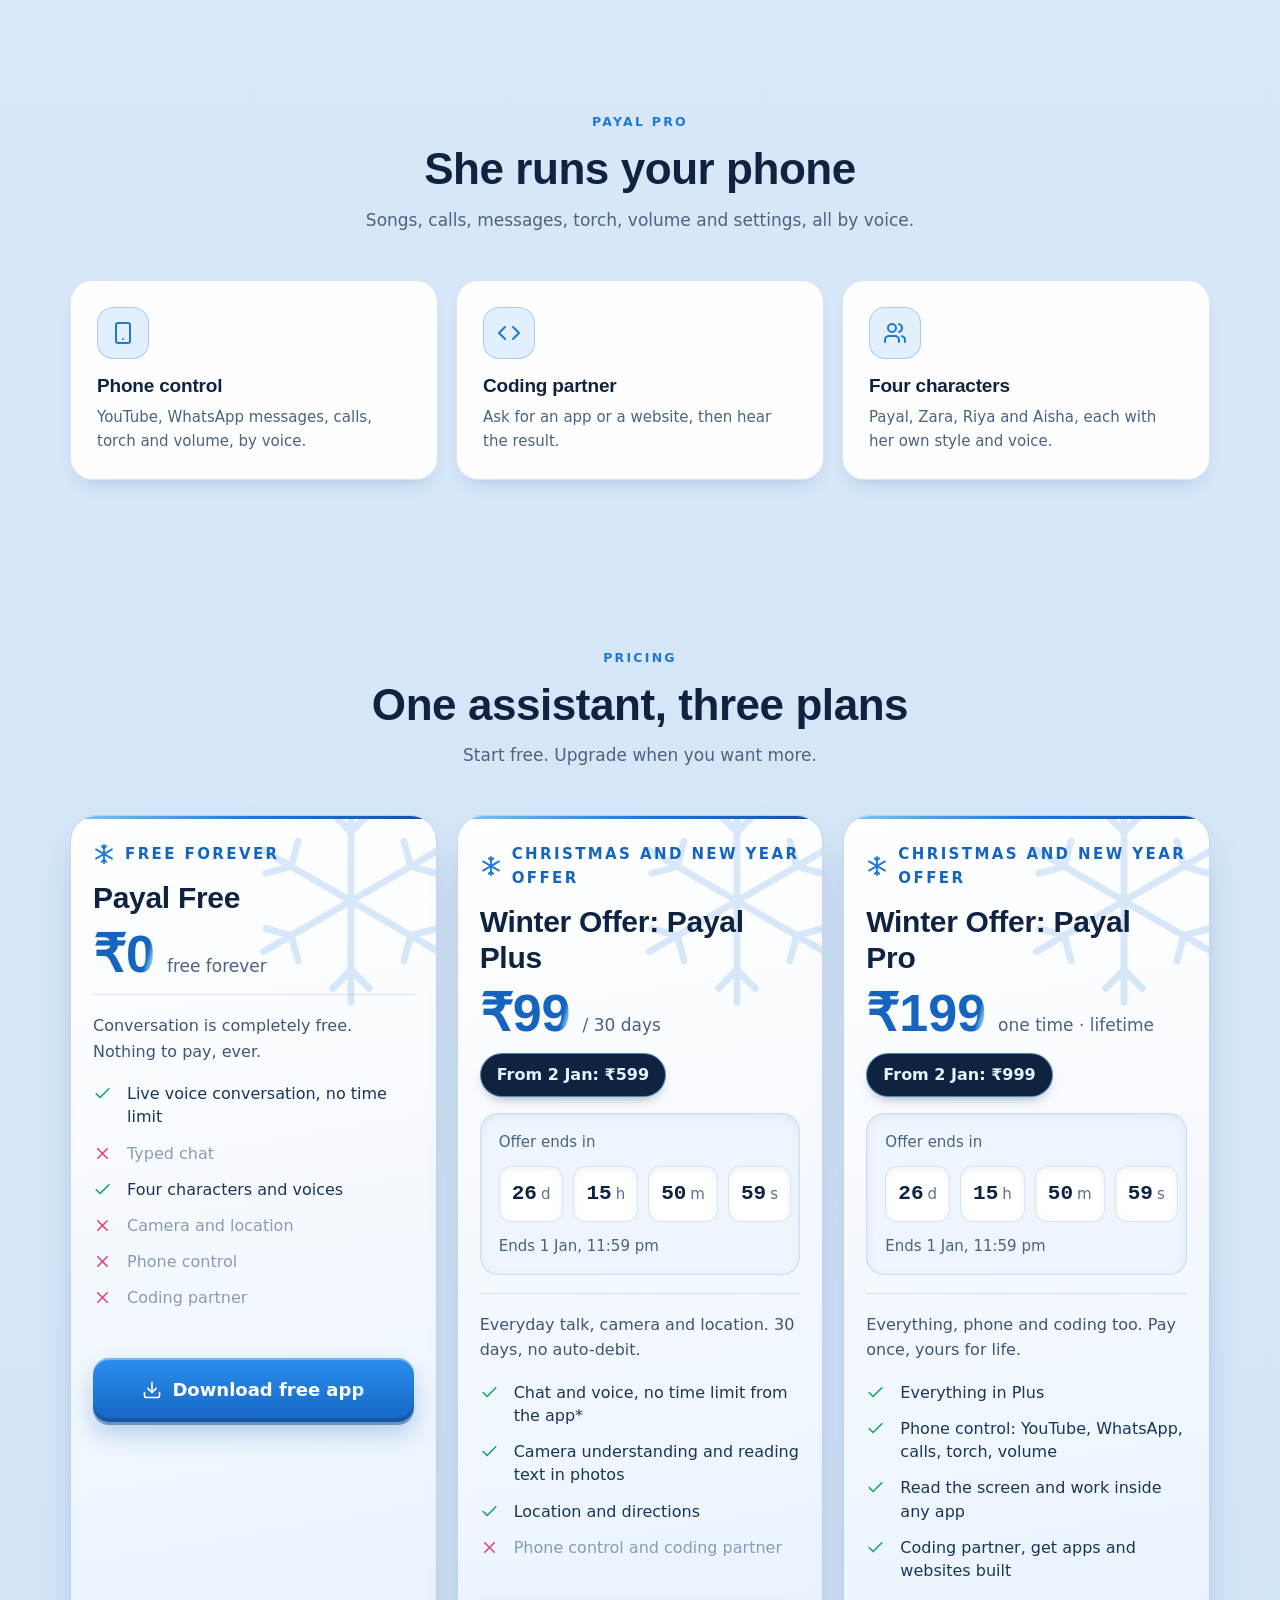
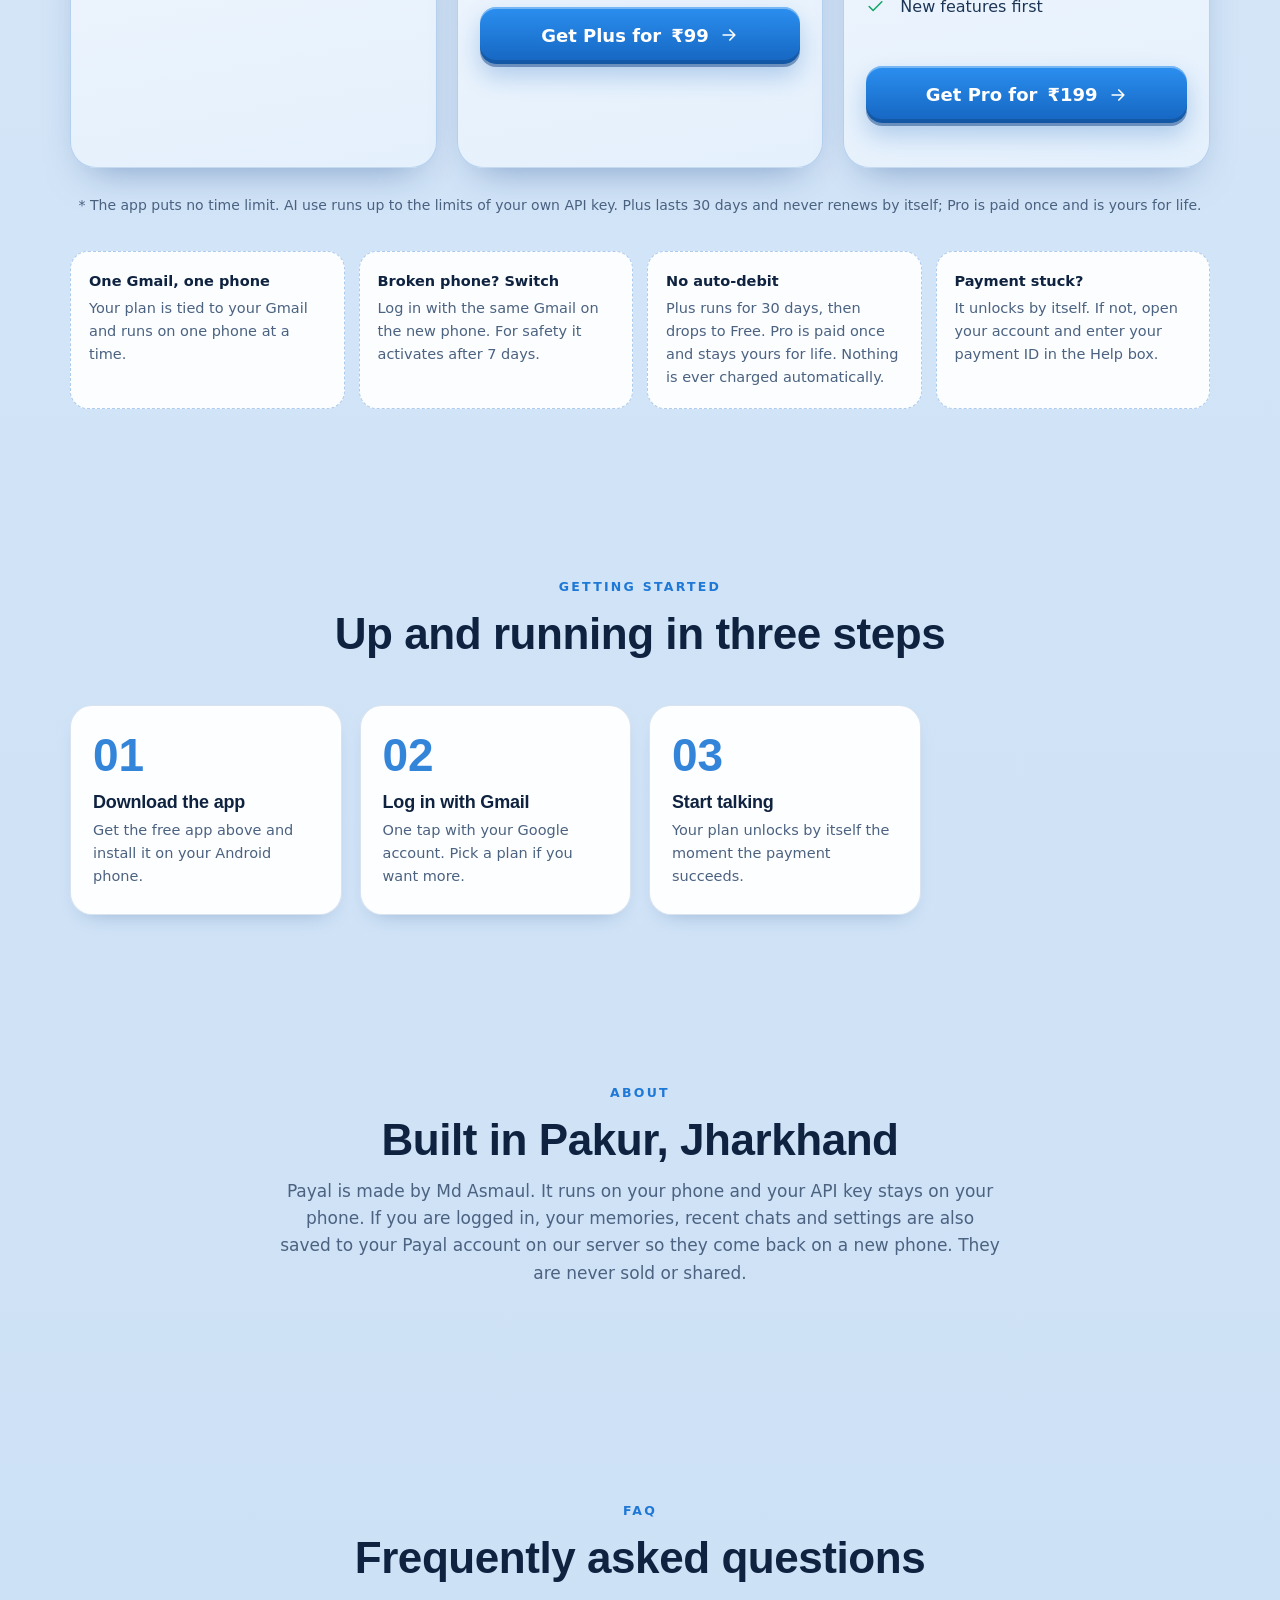
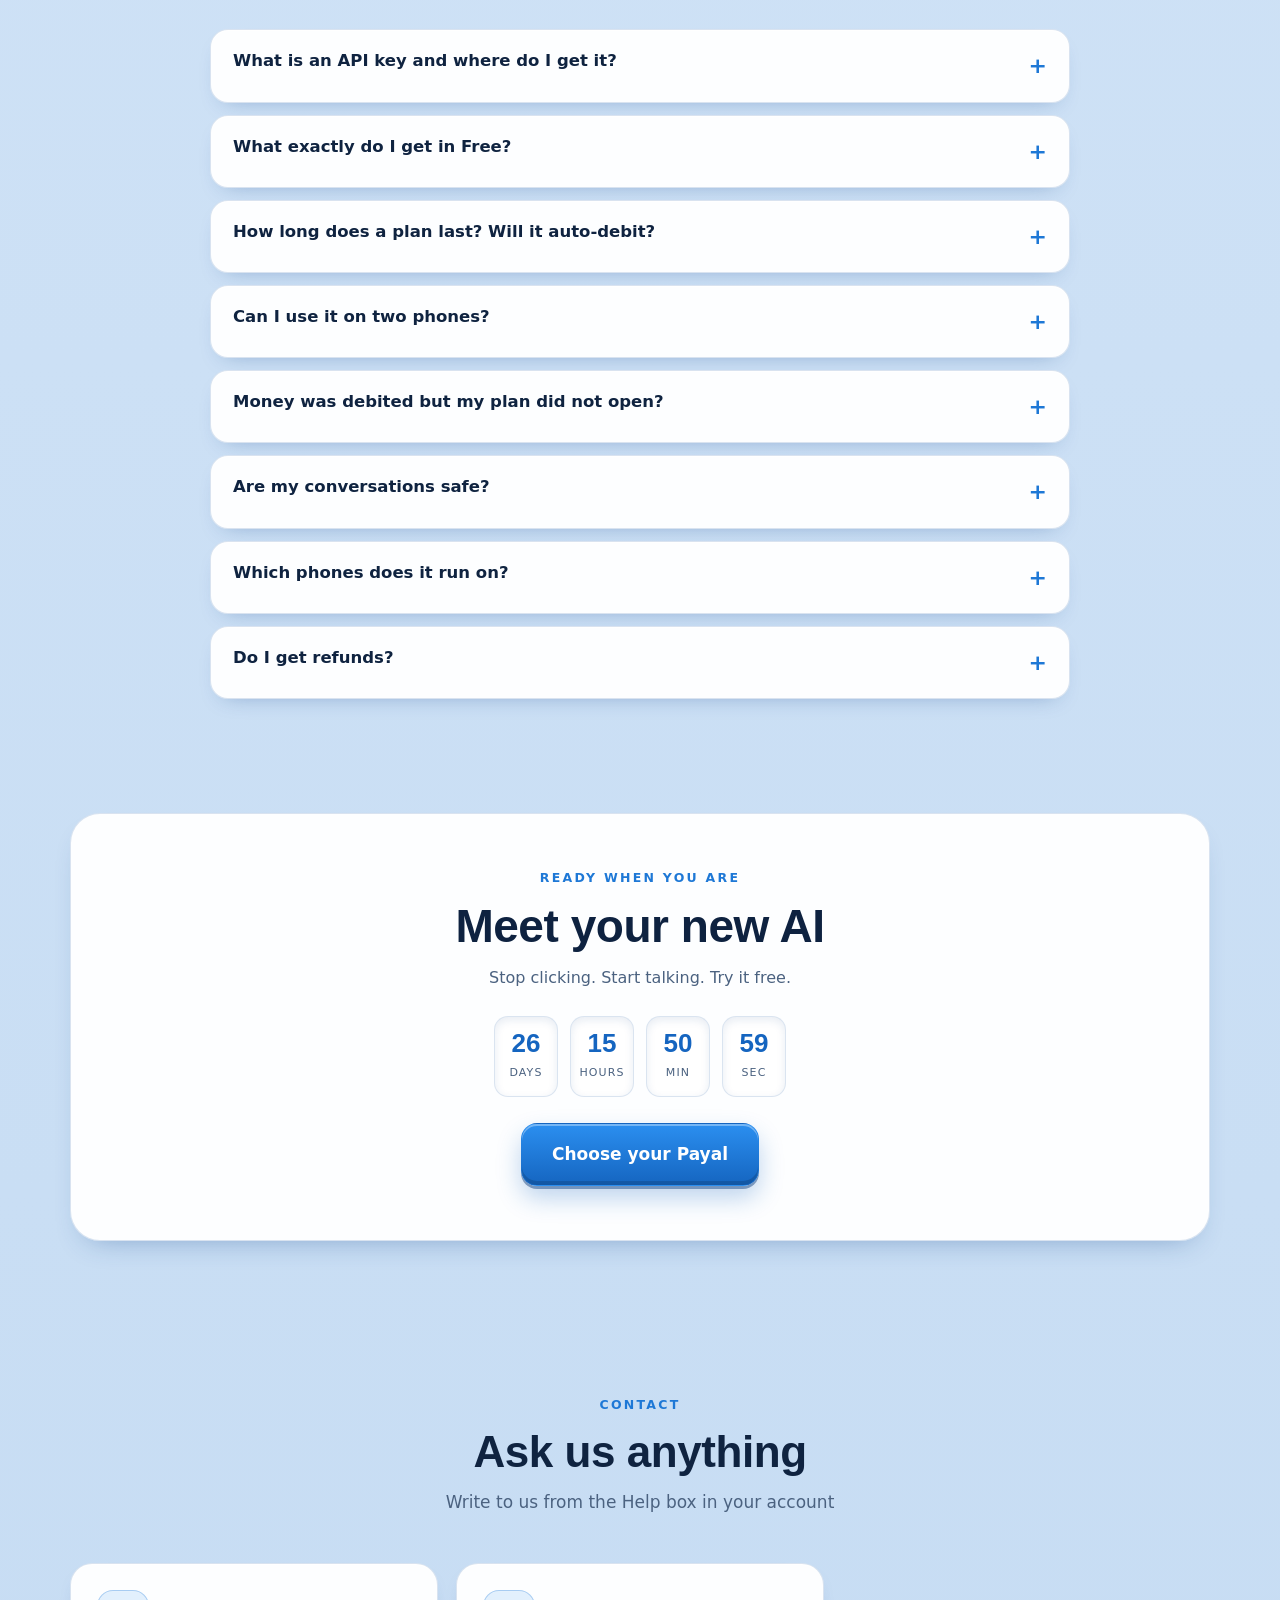
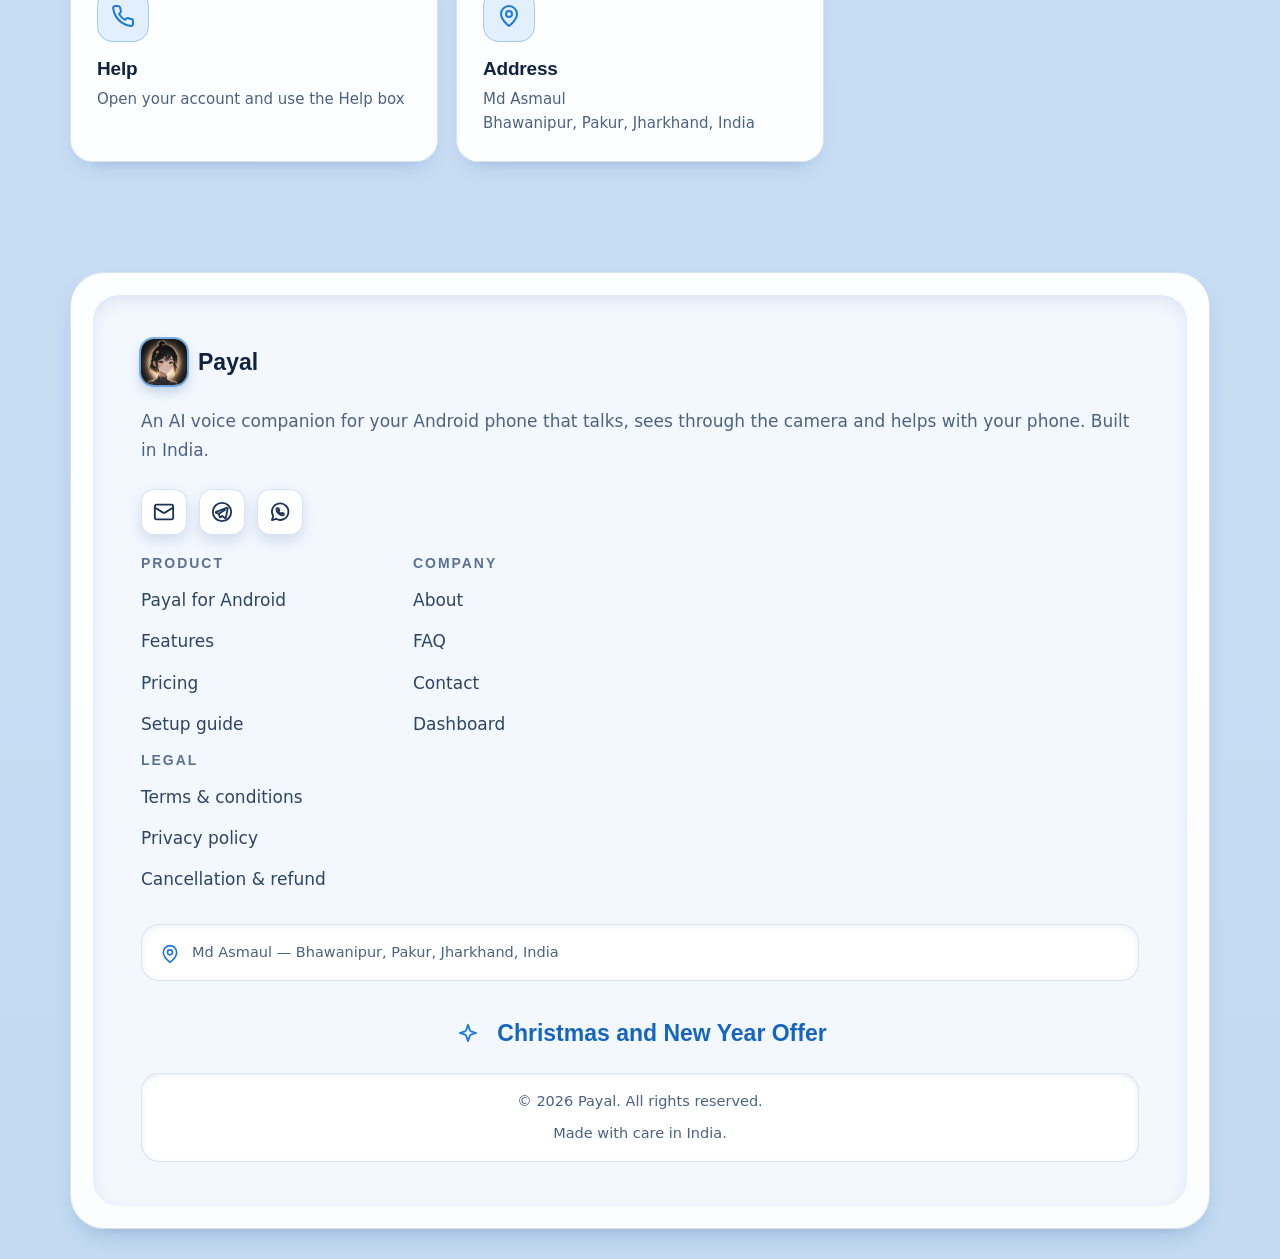
==== commit ab4ee769: "Site gives the new app: Payal 1.0.67 (payal171), 30 MB, new SHA-256 Co-Authored-By: Claude Opus 5.5 " ====
--- a/index.html
+++ b/index.html
@@ -168,7 +168,7 @@
 <div class="festive"><svg class="i sun" aria-hidden="true"><use href="#i-sun"/></svg> Winter Offer</div>
 <div class="copycard"><span>&copy; <span data-year></span> Payal. All rights reserved.</span><span>Made with care in India.</span></div>
 </div></div></div></footer>
-<script src="assets/config.js?v=86"></script>
+<script src="assets/config.js?v=87"></script>
 <script src="assets/login.js?v=84"></script>
 <script src="assets/i18n-data.js?v=86"></script>
 <script src="assets/i18n.js?v=84"></script>
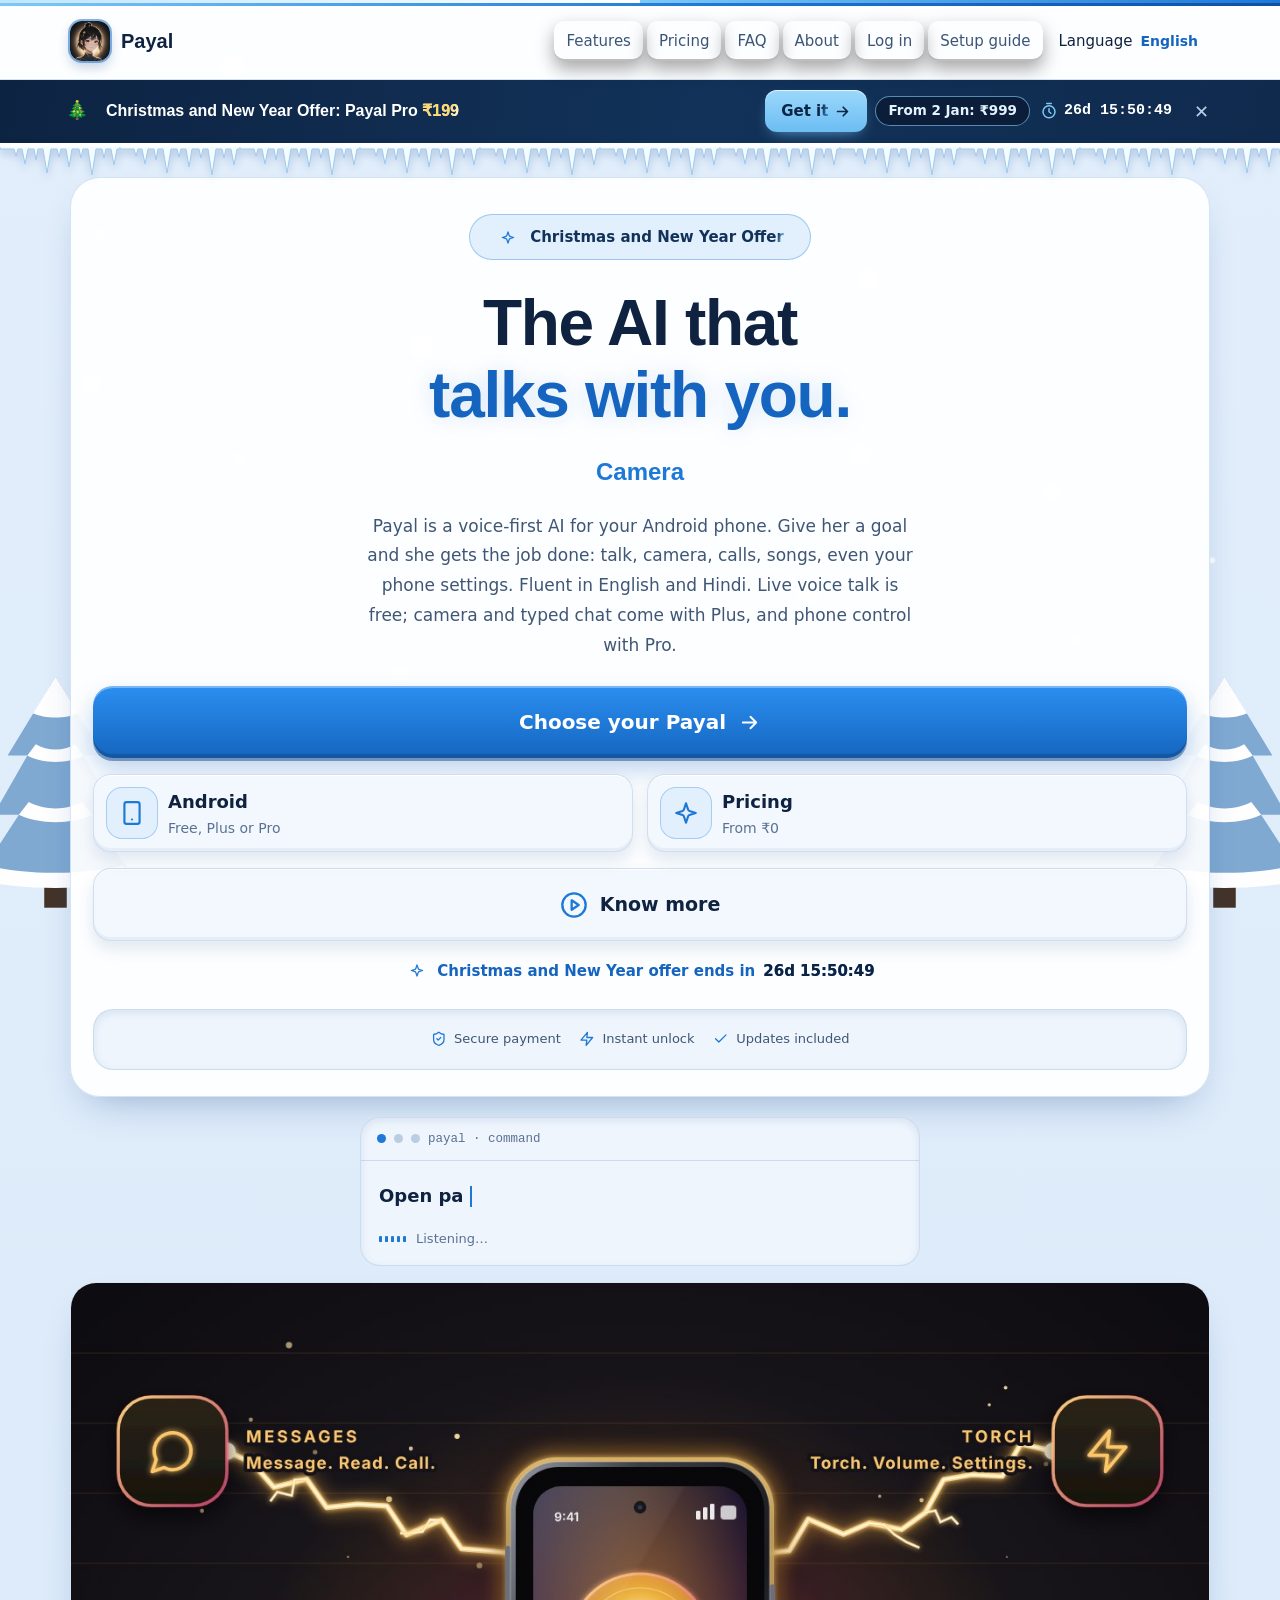
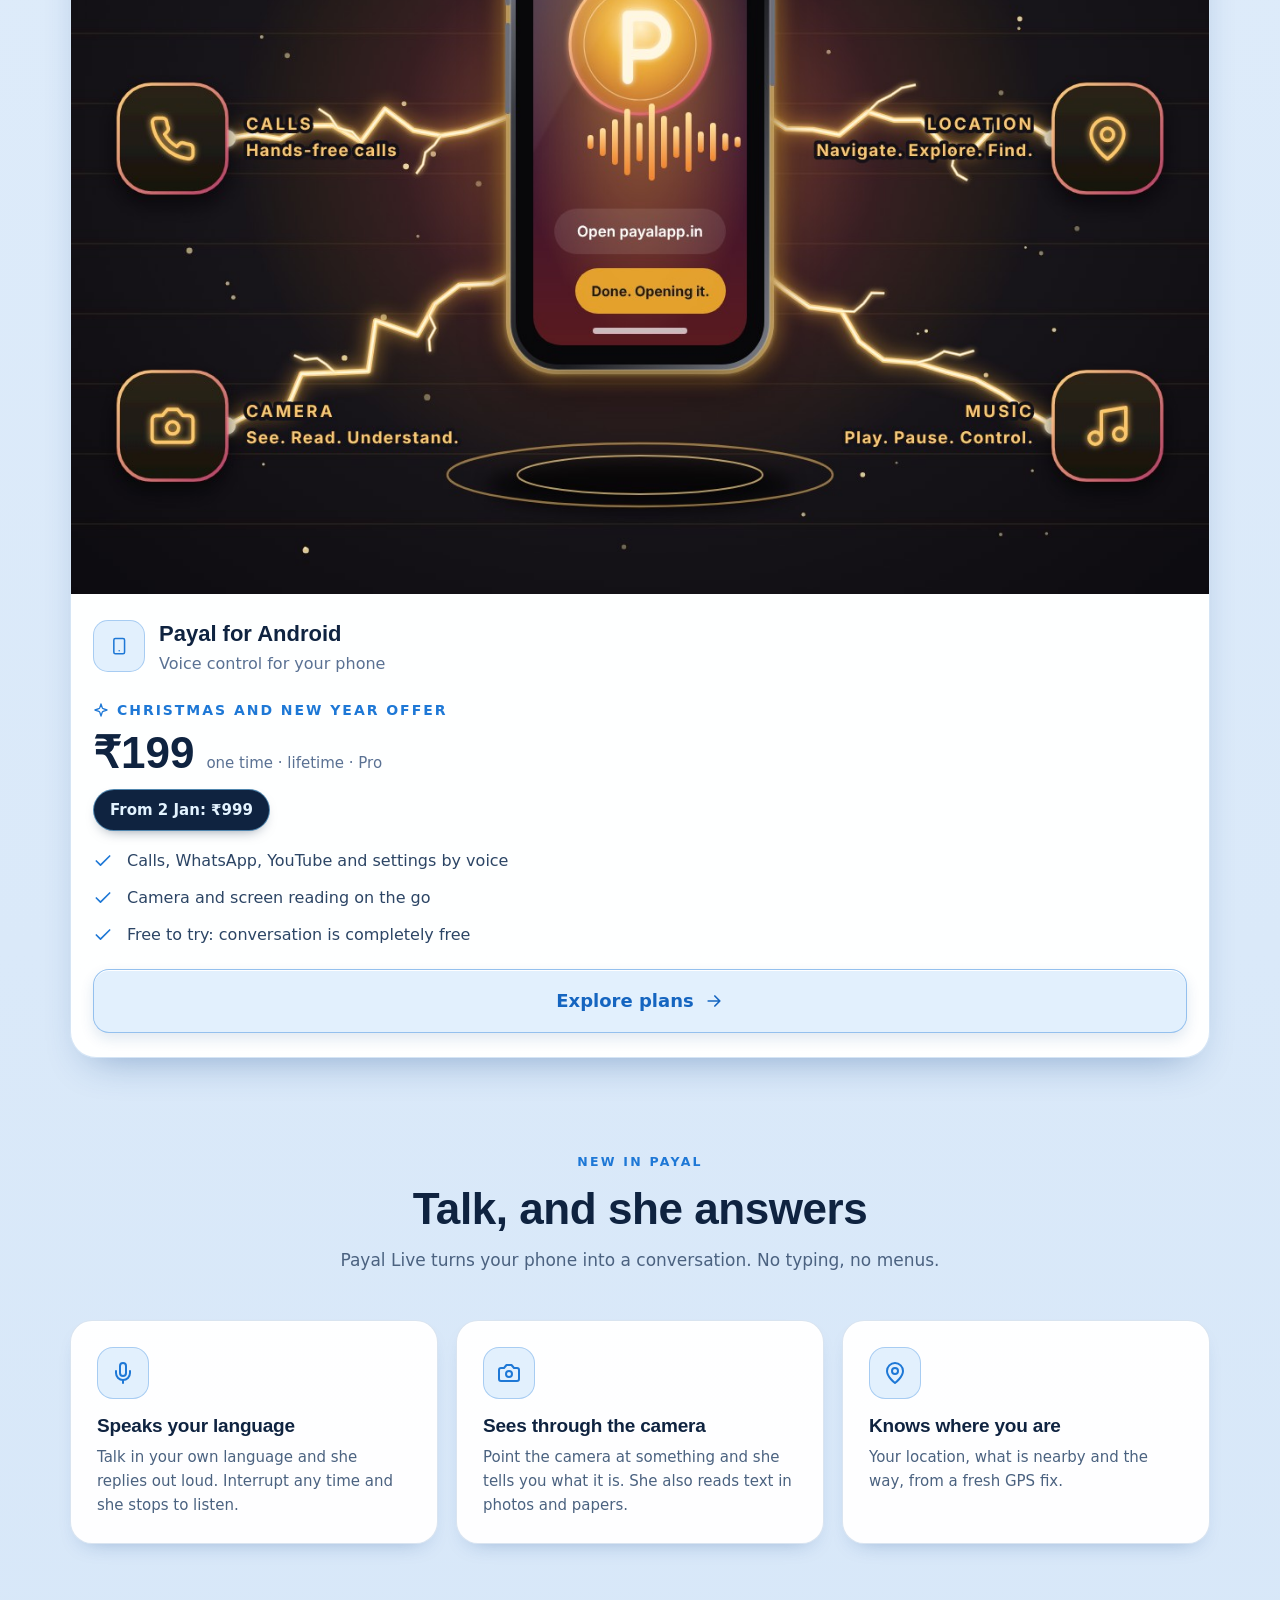
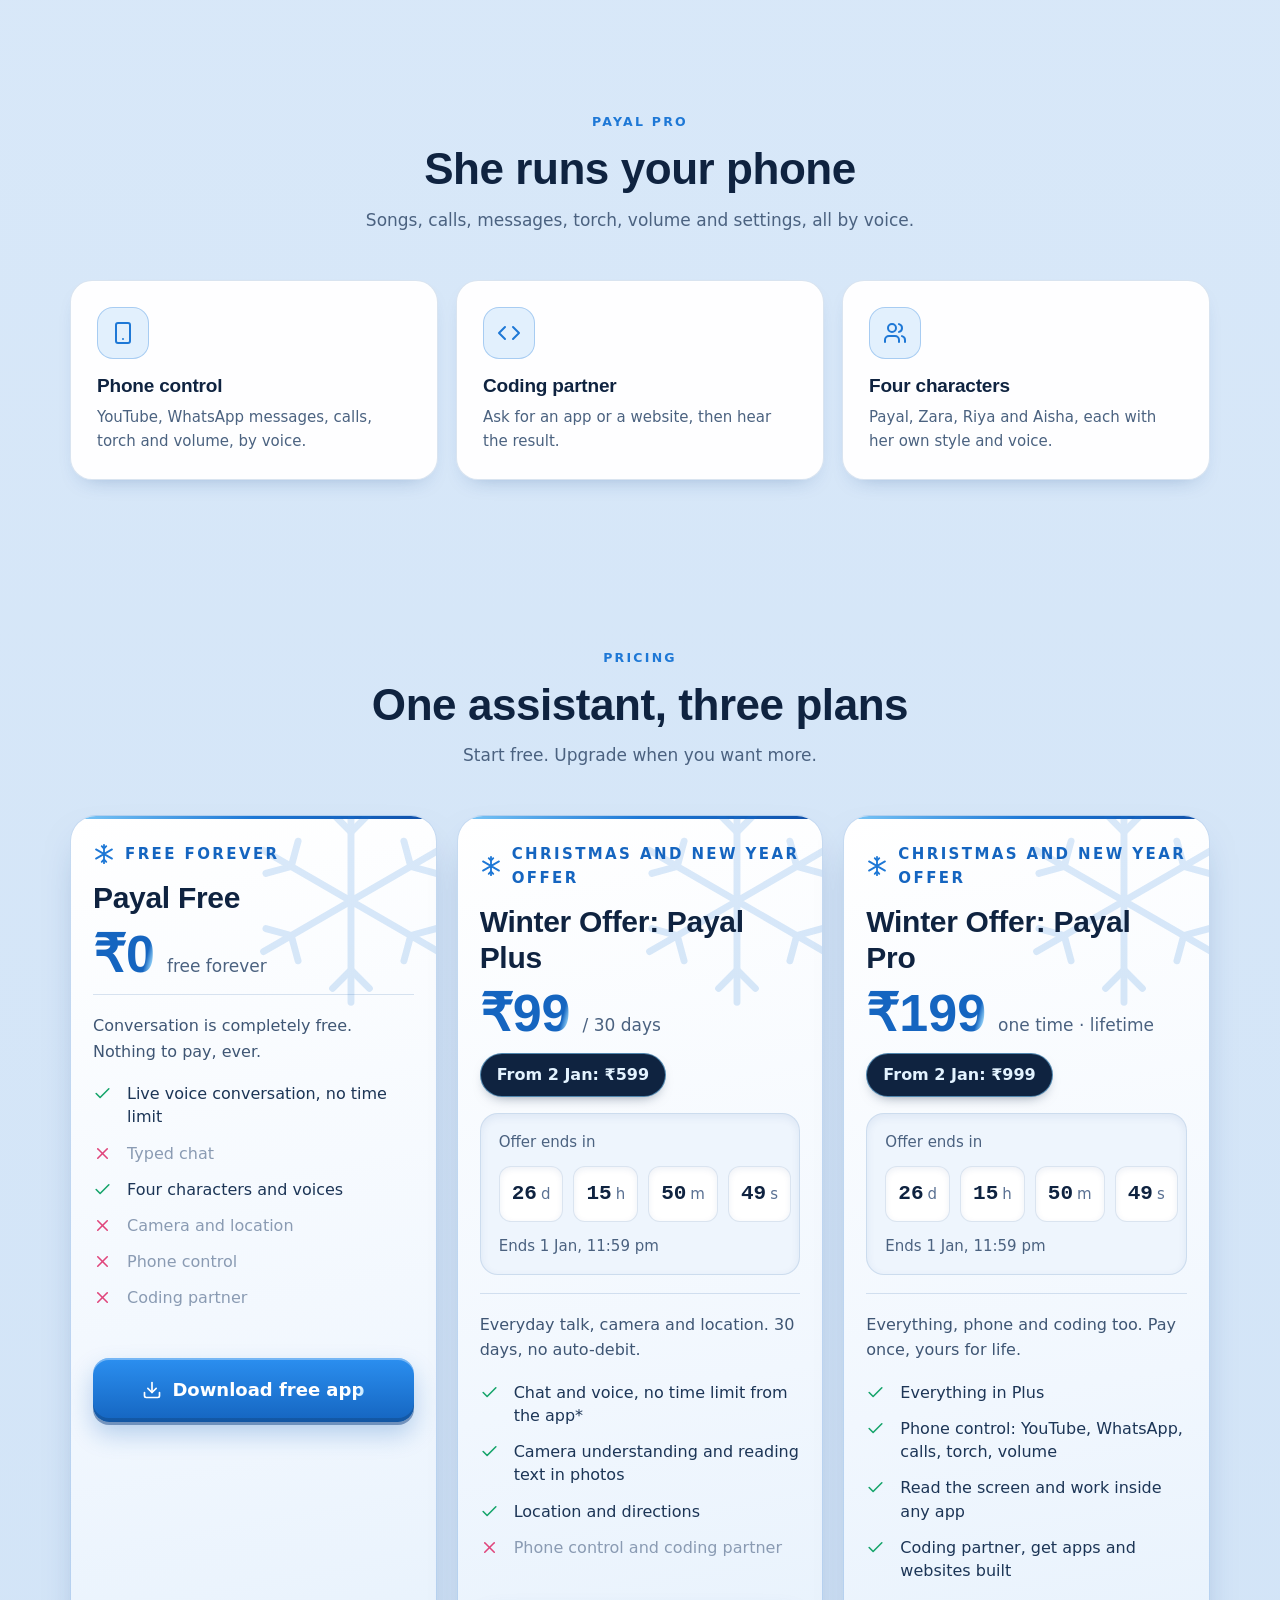
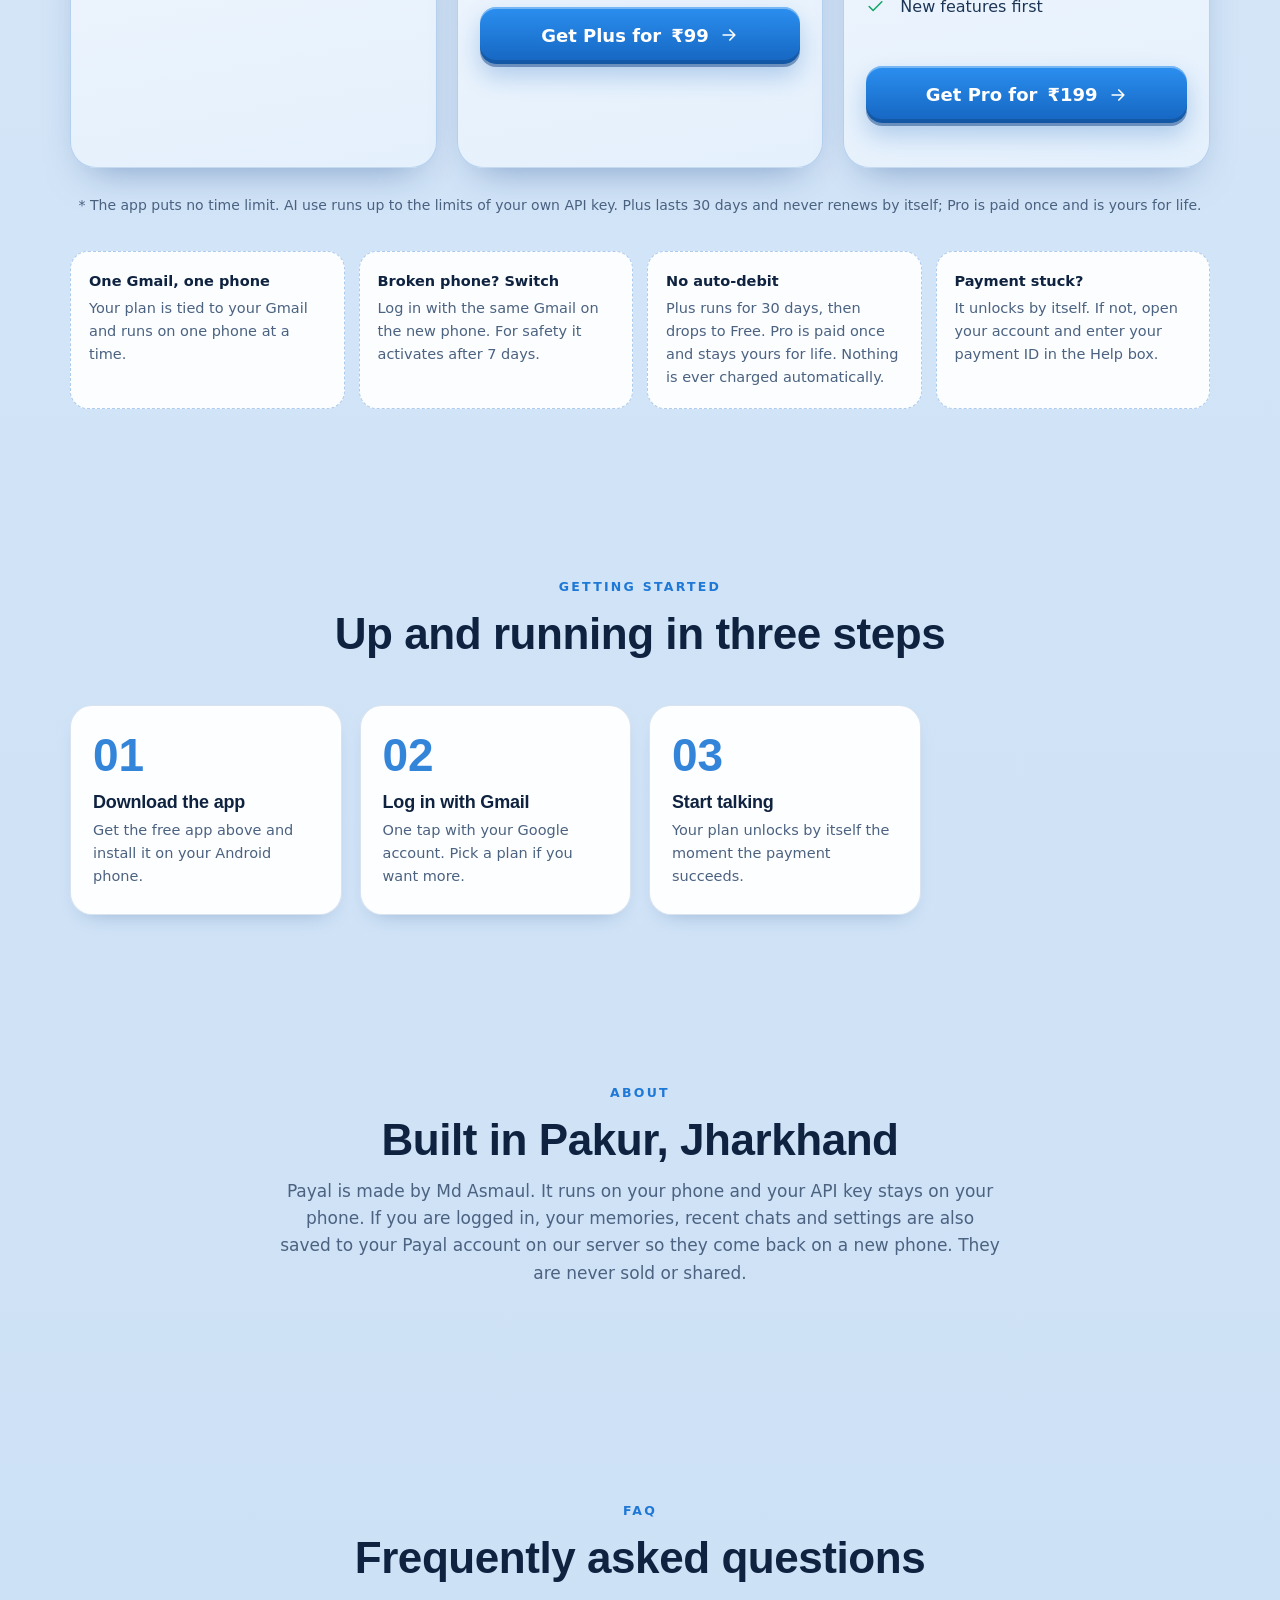
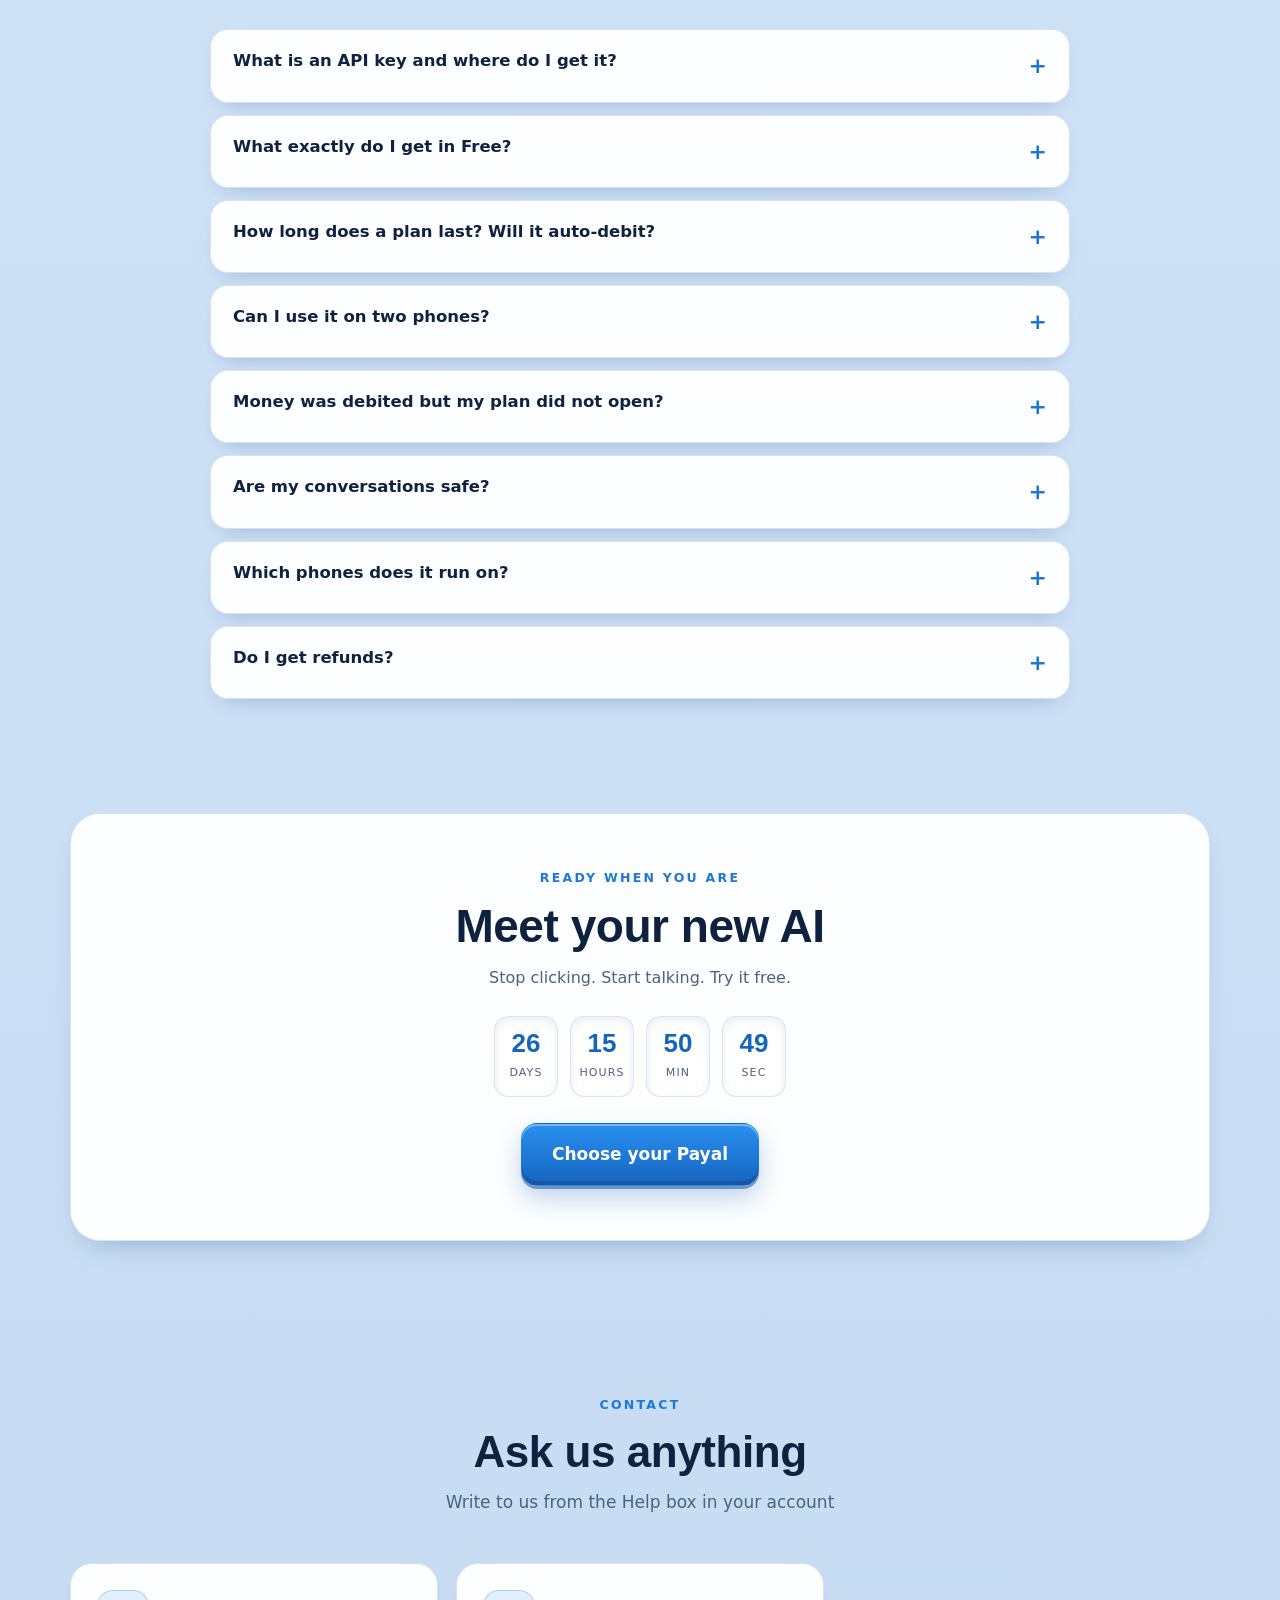
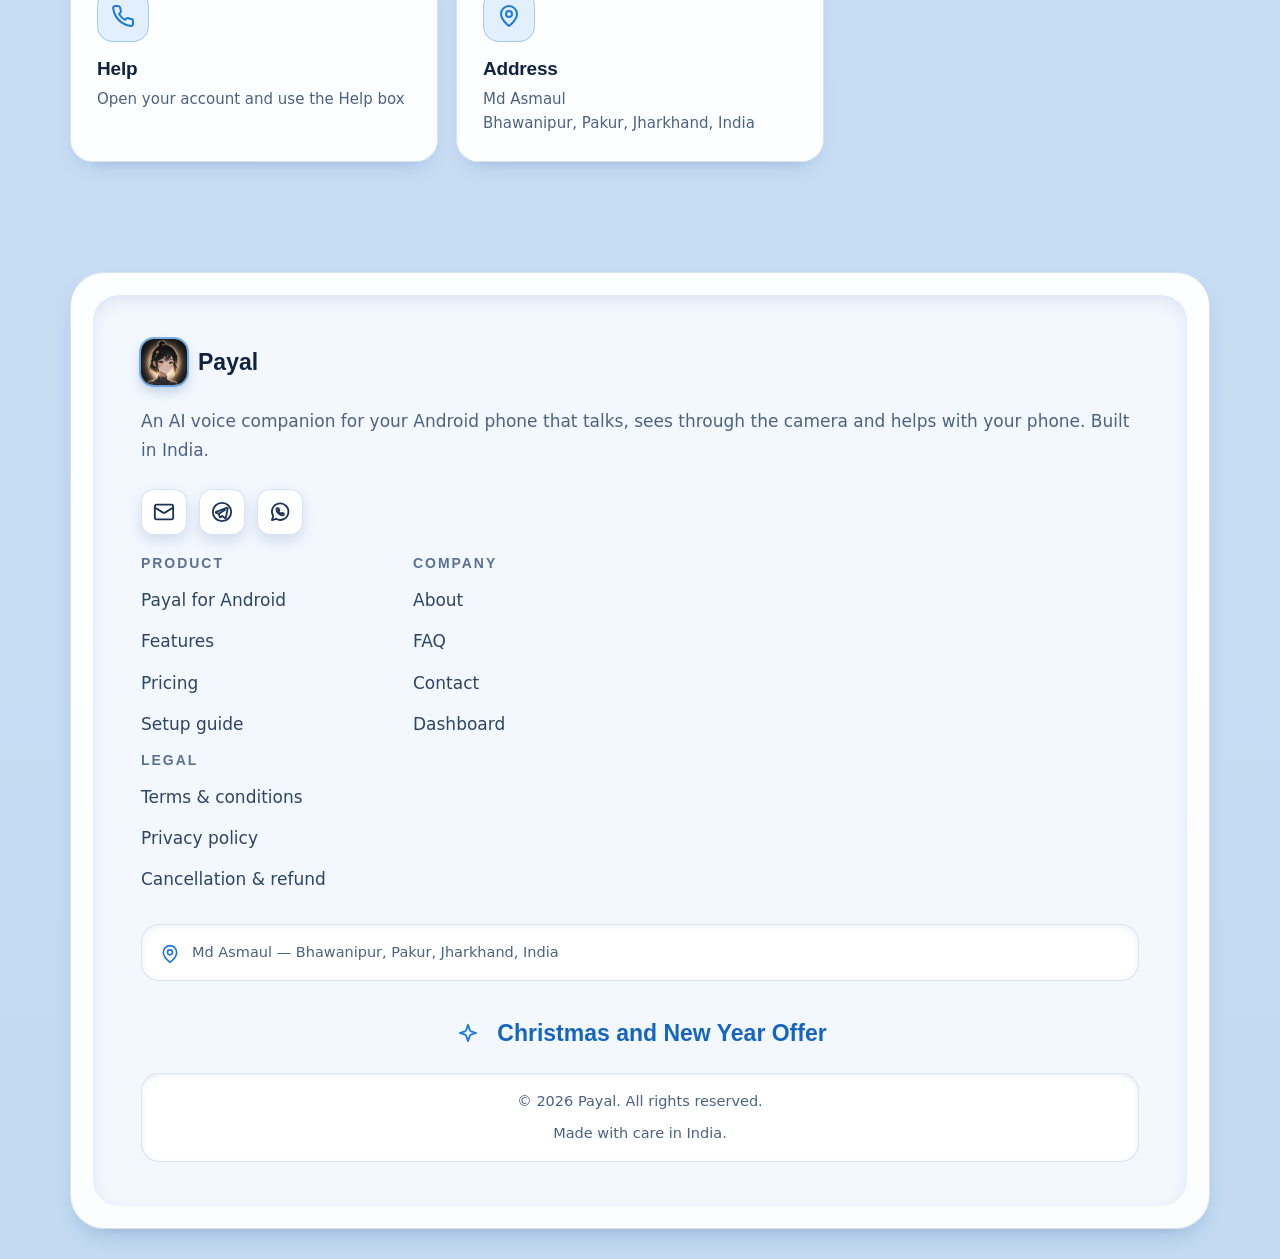
==== commit 8af974d2: "Site gives the new app: Payal 1.0.68 (payal172), 30 MB, new SHA-256 Co-Authored-By: Claude Opus 5.5 " ====
--- a/index.html
+++ b/index.html
@@ -168,7 +168,7 @@
 <div class="festive"><svg class="i sun" aria-hidden="true"><use href="#i-sun"/></svg> Winter Offer</div>
 <div class="copycard"><span>&copy; <span data-year></span> Payal. All rights reserved.</span><span>Made with care in India.</span></div>
 </div></div></div></footer>
-<script src="assets/config.js?v=87"></script>
+<script src="assets/config.js?v=88"></script>
 <script src="assets/login.js?v=84"></script>
 <script src="assets/i18n-data.js?v=86"></script>
 <script src="assets/i18n.js?v=84"></script>
